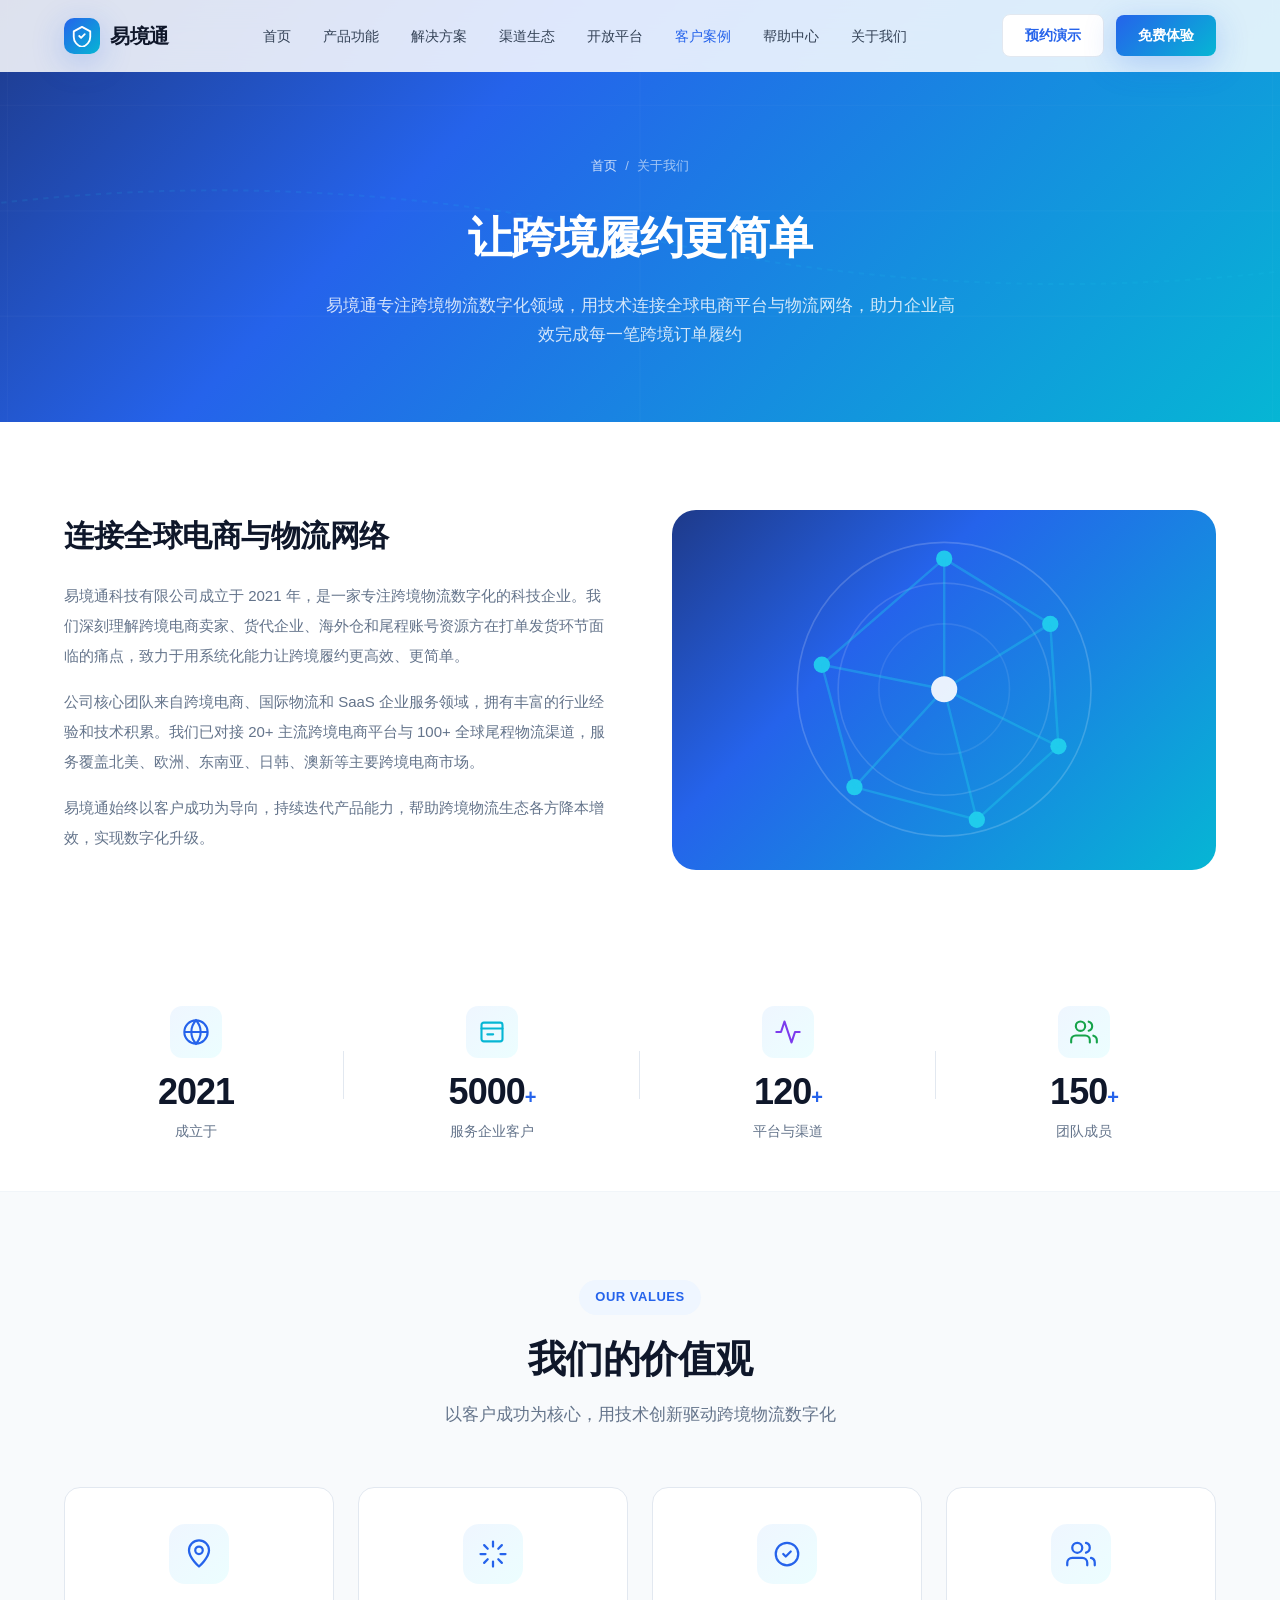
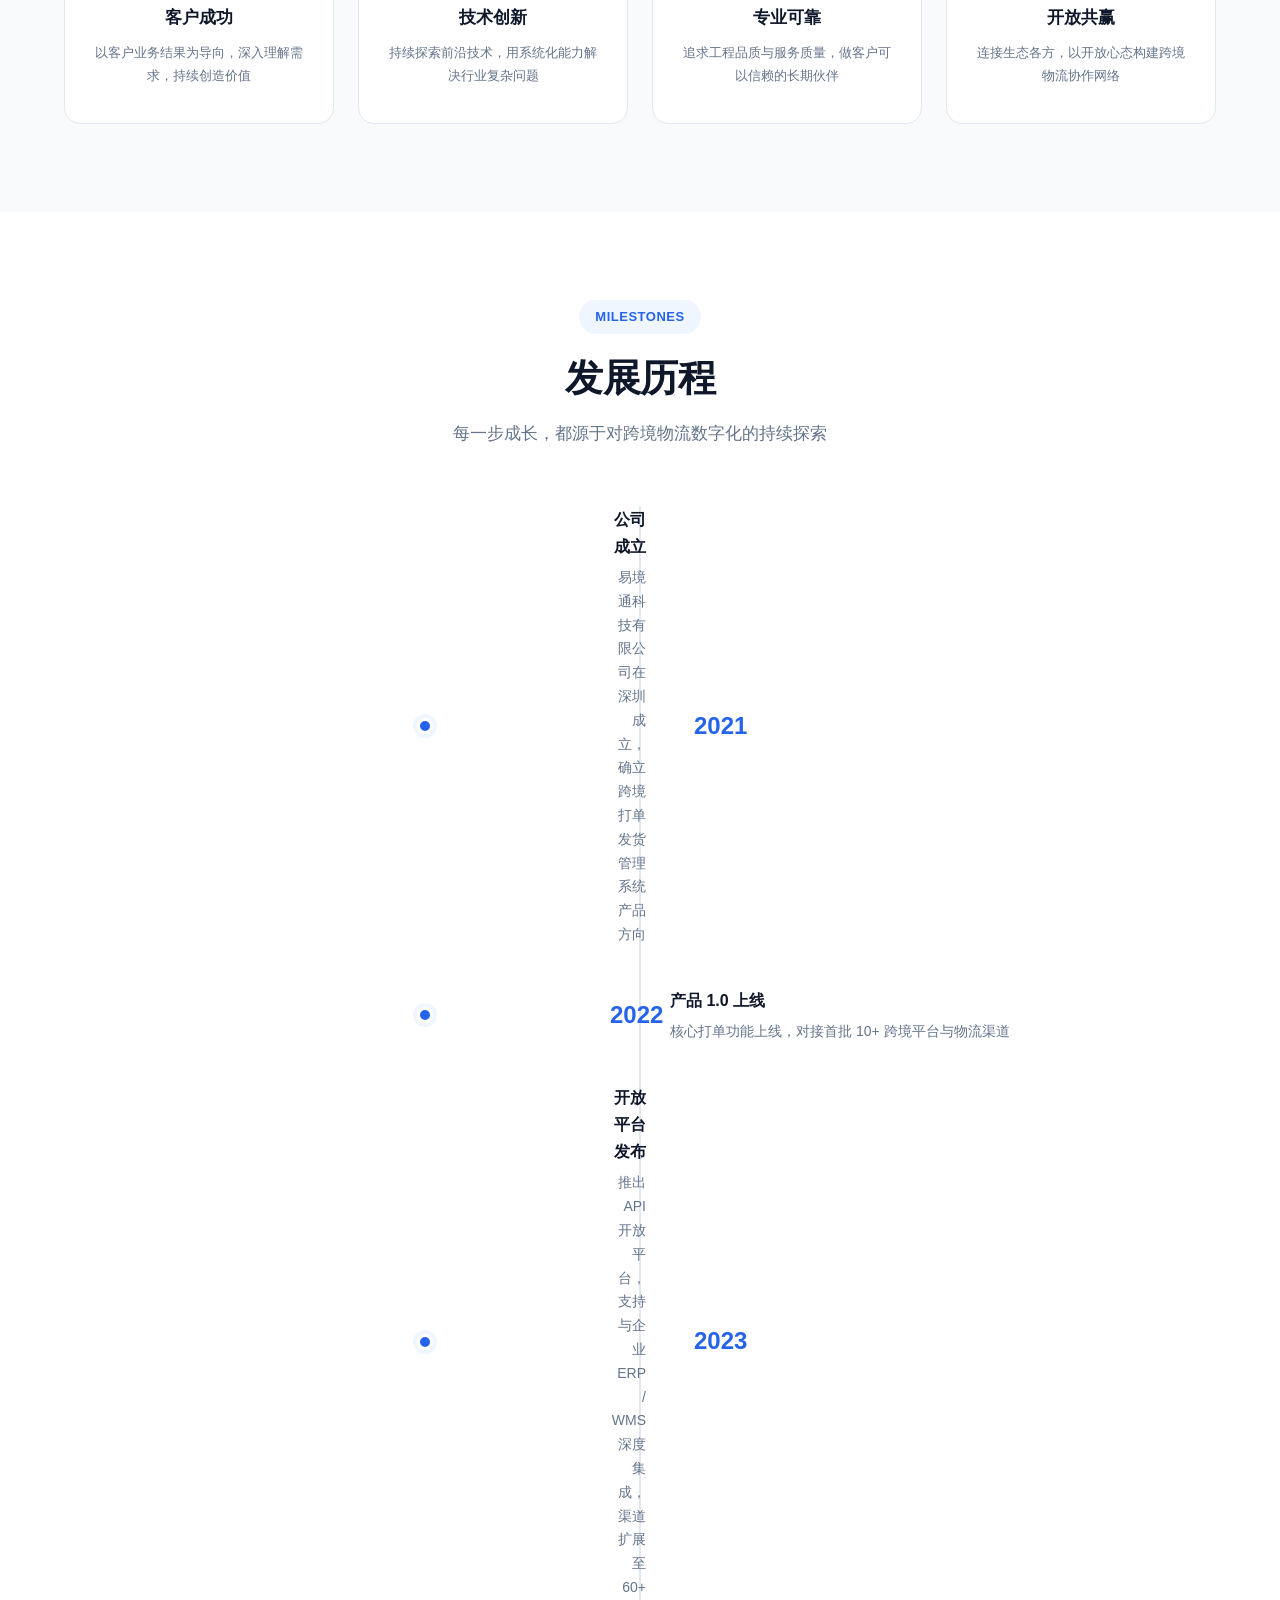
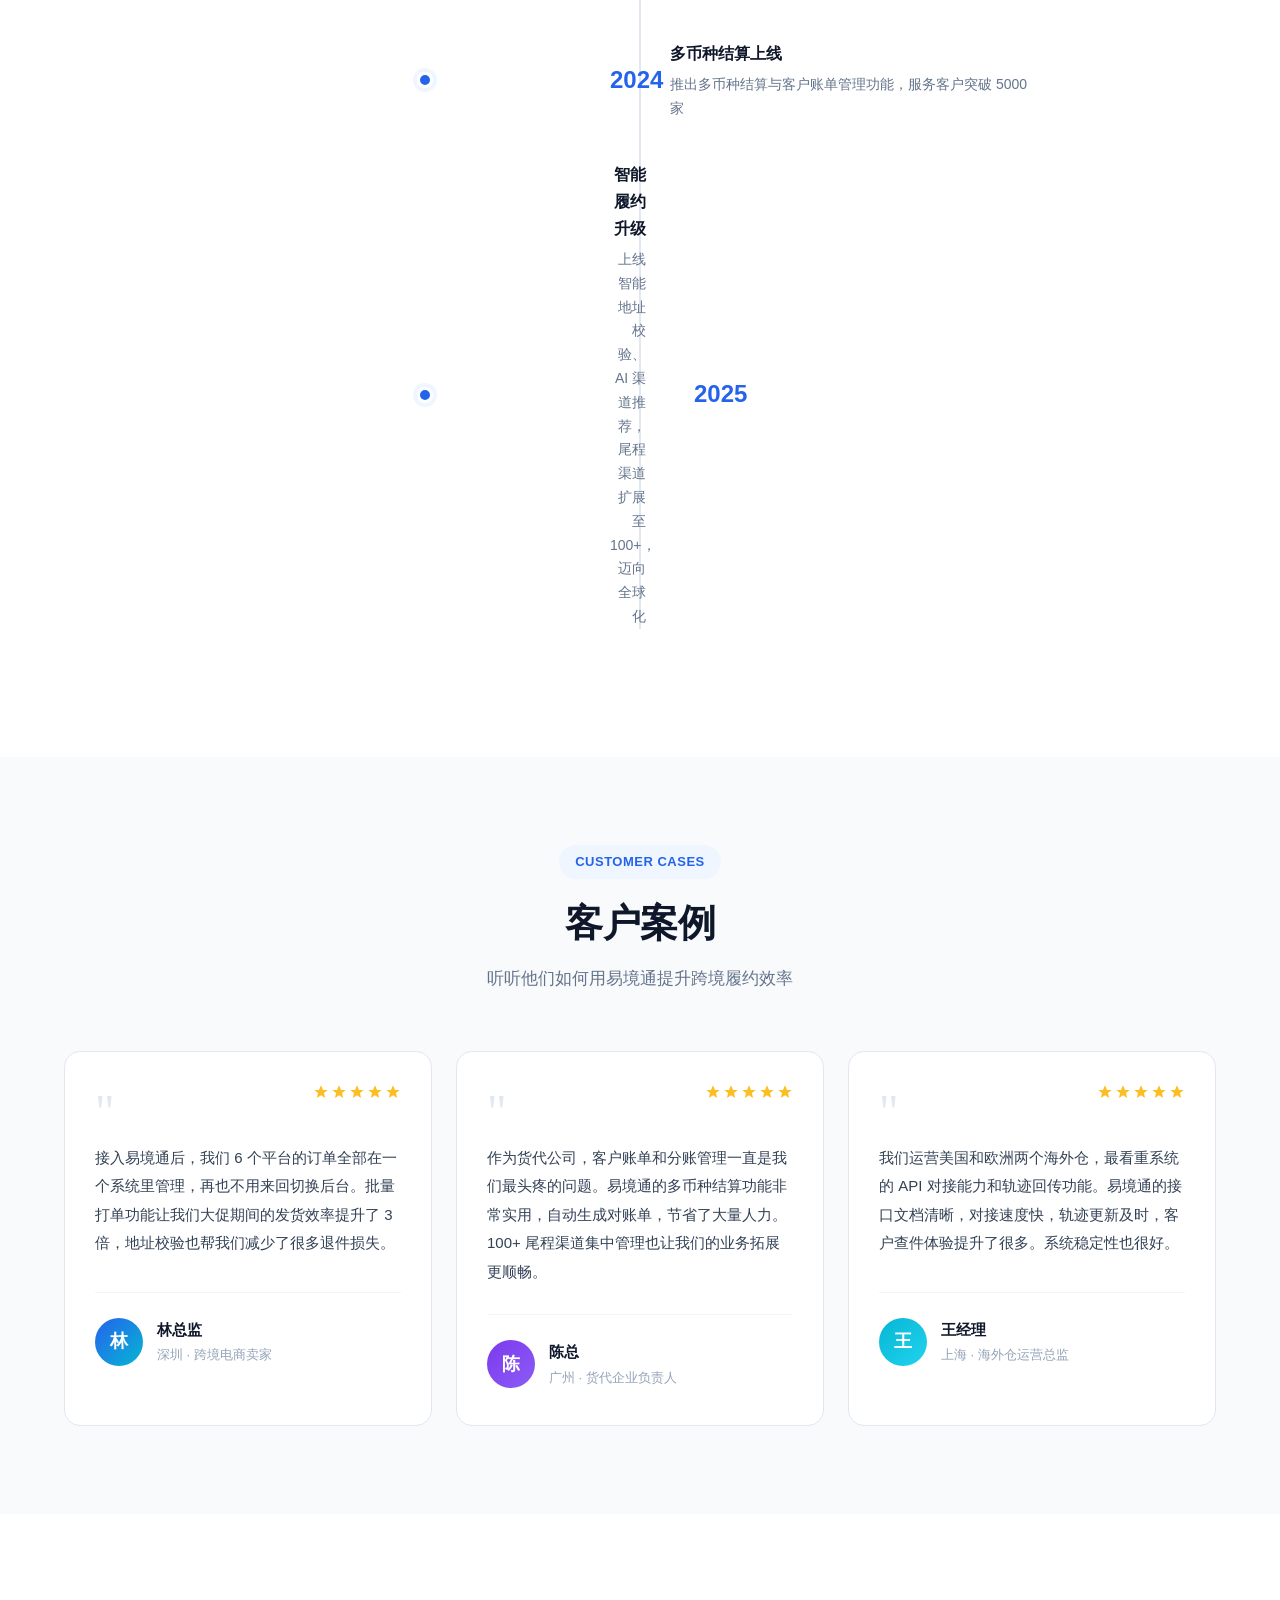
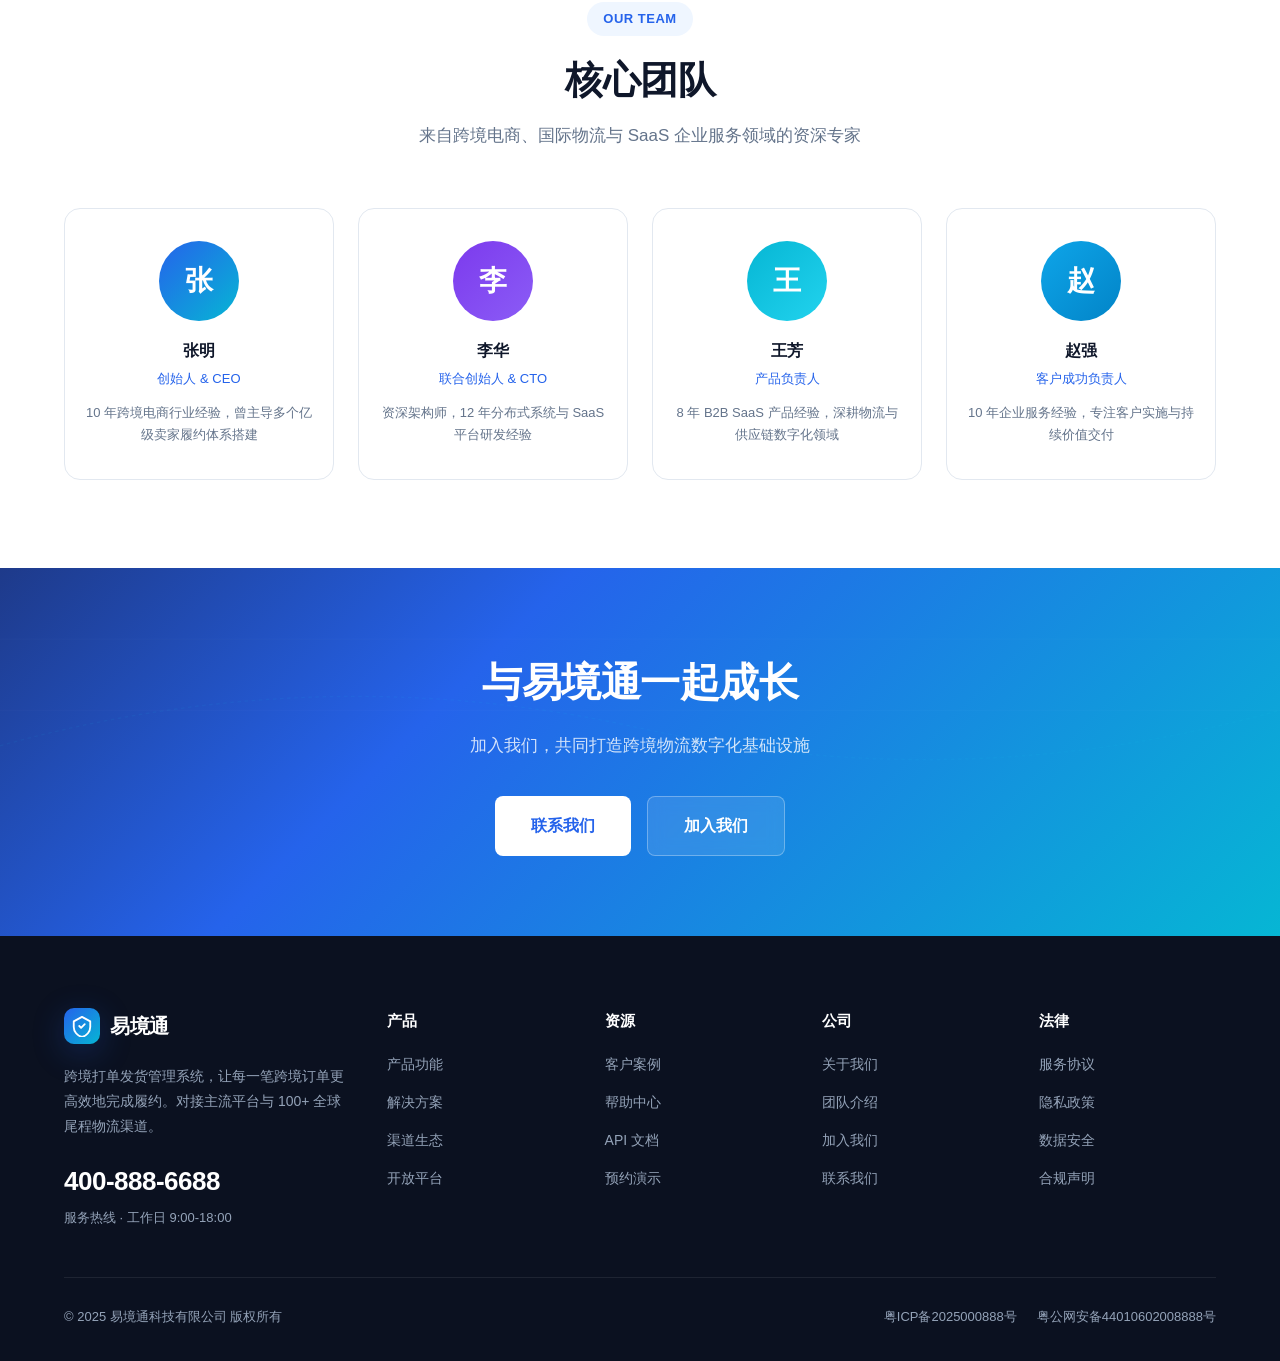
==== about.html @ f24e7e2a "易境通跨境打单发货管理系统官网 - 初始部署 - 首页(index.html): 11个完整区块 - 产品服务(products.html): 功能详情+解决方案+渠道生态+开放平台 - 关于我们(a" ====
<!DOCTYPE html>
<html lang="zh-CN">
<head>
  <meta charset="UTF-8">
  <meta name="viewport" content="width=device-width, initial-scale=1.0">
  <title>关于我们 - 易境通跨境打单发货管理系统</title>
  <meta name="description" content="易境通科技有限公司，专注跨境物流数字化领域，致力于让每一笔跨境订单更高效地完成履约。了解我们的使命、团队与发展历程。">
  <link rel="stylesheet" href="css/style.css">
  <link rel="stylesheet" href="css/home.css">
  <link rel="stylesheet" href="css/page.css">
</head>
<body>

  <!-- 导航 -->
  <nav class="navbar" id="navbar">
    <div class="nav-inner">
      <a href="index.html" class="nav-logo">
        <span class="logo-mark"><svg viewBox="0 0 24 24" fill="none"><path d="M12 2L3 7v6c0 5 3.8 9.7 9 11 5.2-1.3 9-6 9-11V7l-9-5z" stroke="#fff" stroke-width="2" stroke-linejoin="round"/><path d="M9 12l2 2 4-4" stroke="#fff" stroke-width="2" stroke-linecap="round" stroke-linejoin="round"/></svg></span>
        易境通
      </a>
      <ul class="nav-menu" id="navMenu">
        <li><a href="index.html">首页</a></li>
        <li><a href="products.html">产品功能</a></li>
        <li><a href="products.html#solution">解决方案</a></li>
        <li><a href="products.html#ecology">渠道生态</a></li>
        <li><a href="products.html#open">开放平台</a></li>
        <li><a href="about.html#cases" class="active">客户案例</a></li>
        <li><a href="contact.html">帮助中心</a></li>
        <li><a href="about.html">关于我们</a></li>
      </ul>
      <div class="nav-actions">
        <a href="contact.html" class="btn btn--outline">预约演示</a>
        <a href="contact.html" class="btn btn--primary">免费体验</a>
      </div>
      <button class="nav-toggle" id="navToggle" aria-label="菜单"><span></span><span></span><span></span></button>
    </div>
  </nav>

  <!-- 页面 Banner -->
  <section class="page-banner">
    <div class="pb-bg">
      <svg viewBox="0 0 1440 320" preserveAspectRatio="xMidYMid slice" fill="none">
        <g stroke="rgba(255,255,255,.06)" stroke-width="1">
          <line x1="0" y1="80" x2="1440" y2="80"/><line x1="0" y1="160" x2="1440" y2="160"/><line x1="0" y1="240" x2="1440" y2="240"/>
          <line x1="240" y1="0" x2="240" y2="320"/><line x1="720" y1="0" x2="720" y2="320"/><line x1="1200" y1="0" x2="1200" y2="320"/>
        </g>
        <g stroke="rgba(34,211,238,.25)" stroke-width="1.5" stroke-dasharray="4 4"><path d="M0 200 Q360 100 720 180 T1440 160"/></g>
      </svg>
    </div>
    <div class="container">
      <div class="breadcrumb"><a href="index.html">首页</a> / <span>关于我们</span></div>
      <h1>让跨境履约更简单</h1>
      <p>易境通专注跨境物流数字化领域，用技术连接全球电商平台与物流网络，助力企业高效完成每一笔跨境订单履约</p>
    </div>
  </section>

  <!-- 公司介绍 -->
  <section class="section">
    <div class="container">
      <div class="about-intro">
        <div class="reveal">
          <h3>连接全球电商与物流网络</h3>
          <p>易境通科技有限公司成立于 2021 年，是一家专注跨境物流数字化的科技企业。我们深刻理解跨境电商卖家、货代企业、海外仓和尾程账号资源方在打单发货环节面临的痛点，致力于用系统化能力让跨境履约更高效、更简单。</p>
          <p>公司核心团队来自跨境电商、国际物流和 SaaS 企业服务领域，拥有丰富的行业经验和技术积累。我们已对接 20+ 主流跨境电商平台与 100+ 全球尾程物流渠道，服务覆盖北美、欧洲、东南亚、日韩、澳新等主要跨境电商市场。</p>
          <p>易境通始终以客户成功为导向，持续迭代产品能力，帮助跨境物流生态各方降本增效，实现数字化升级。</p>
        </div>
        <div class="about-visual reveal reveal-d1">
          <svg viewBox="0 0 200 200" fill="none">
            <circle cx="100" cy="100" r="90" stroke="rgba(255,255,255,.2)" stroke-width="1"/>
            <circle cx="100" cy="100" r="65" stroke="rgba(255,255,255,.15)" stroke-width="1"/>
            <circle cx="100" cy="100" r="40" stroke="rgba(255,255,255,.1)" stroke-width="1"/>
            <g fill="#22d3ee">
              <circle cx="100" cy="20" r="5"/><circle cx="165" cy="60" r="5"/><circle cx="170" cy="135" r="5"/>
              <circle cx="120" cy="180" r="5"/><circle cx="45" cy="160" r="5"/><circle cx="25" cy="85" r="5"/>
            </g>
            <g stroke="rgba(34,211,238,.4)" stroke-width="1.5">
              <path d="M100 20L165 60L170 135L120 180L45 160L25 85Z"/>
              <path d="M100 100L100 20M100 100L165 60M100 100L170 135M100 100L120 180M100 100L45 160M100 100L25 85"/>
            </g>
            <circle cx="100" cy="100" r="8" fill="#fff"/>
          </svg>
        </div>
      </div>
    </div>
  </section>

  <!-- 数据背书 -->
  <section class="stats-bar">
    <div class="container">
      <div class="stats-grid">
        <div class="stat-item reveal">
          <div class="stat-icon"><svg viewBox="0 0 24 24" fill="none"><path d="M12 2C6.5 2 2 6.5 2 12s4.5 10 10 10 10-4.5 10-10S17.5 2 12 2z" stroke="#2563eb" stroke-width="1.8"/><path d="M2 12h20M12 2c2.5 2.7 4 6.2 4 10s-1.5 7.3-4 10c-2.5-2.7-4-6.2-4-10s1.5-7.3 4-10z" stroke="#2563eb" stroke-width="1.8"/></svg></div>
          <div class="stat-num" data-count="2021">0</div>
          <div class="stat-label">成立于</div>
        </div>
        <div class="stat-item reveal reveal-d1">
          <div class="stat-icon"><svg viewBox="0 0 24 24" fill="none"><rect x="3" y="4" width="18" height="16" rx="2" stroke="#06b6d4" stroke-width="1.8"/><path d="M3 9h18M8 14h5" stroke="#06b6d4" stroke-width="1.8" stroke-linecap="round"/></svg></div>
          <div class="stat-num" data-count="5000">0<span class="unit">+</span></div>
          <div class="stat-label">服务企业客户</div>
        </div>
        <div class="stat-item reveal reveal-d2">
          <div class="stat-icon"><svg viewBox="0 0 24 24" fill="none"><path d="M22 12h-4l-3 9L9 3l-3 9H2" stroke="#7c3aed" stroke-width="1.8" stroke-linecap="round" stroke-linejoin="round"/></svg></div>
          <div class="stat-num" data-count="120">0<span class="unit">+</span></div>
          <div class="stat-label">平台与渠道</div>
        </div>
        <div class="stat-item reveal reveal-d3">
          <div class="stat-icon"><svg viewBox="0 0 24 24" fill="none"><path d="M17 21v-2a4 4 0 00-4-4H5a4 4 0 00-4 4v2" stroke="#16a34a" stroke-width="1.8" stroke-linecap="round"/><circle cx="9" cy="7" r="4" stroke="#16a34a" stroke-width="1.8"/><path d="M23 21v-2a4 4 0 00-3-3.87M16 3.13a4 4 0 010 7.75" stroke="#16a34a" stroke-width="1.8" stroke-linecap="round"/></svg></div>
          <div class="stat-num" data-count="150">0<span class="unit">+</span></div>
          <div class="stat-label">团队成员</div>
        </div>
      </div>
    </div>
  </section>

  <!-- 价值观 -->
  <section class="section section--soft">
    <div class="container">
      <div class="section-head reveal">
        <span class="section-eyebrow">OUR VALUES</span>
        <h2 class="section-title">我们的价值观</h2>
        <p class="section-sub">以客户成功为核心，用技术创新驱动跨境物流数字化</p>
      </div>
      <div class="value-grid">
        <div class="value-card reveal">
          <div class="v-icon"><svg viewBox="0 0 24 24" fill="none"><path d="M12 22s8-7 8-13a8 8 0 10-16 0c0 6 8 13 8 13z" stroke="currentColor" stroke-width="1.8" stroke-linejoin="round"/><circle cx="12" cy="9" r="3" stroke="currentColor" stroke-width="1.8"/></svg></div>
          <h4>客户成功</h4>
          <p>以客户业务结果为导向，深入理解需求，持续创造价值</p>
        </div>
        <div class="value-card reveal reveal-d1">
          <div class="v-icon"><svg viewBox="0 0 24 24" fill="none"><path d="M12 2v4M12 18v4M4.93 4.93l2.83 2.83M16.24 16.24l2.83 2.83M2 12h4M18 12h4M4.93 19.07l2.83-2.83M16.24 7.76l2.83-2.83" stroke="currentColor" stroke-width="1.8" stroke-linecap="round"/></svg></div>
          <h4>技术创新</h4>
          <p>持续探索前沿技术，用系统化能力解决行业复杂问题</p>
        </div>
        <div class="value-card reveal reveal-d2">
          <div class="v-icon"><svg viewBox="0 0 24 24" fill="none"><path d="M9 12l2 2 4-4M21 12c0 4.97-4.03 9-9 9s-9-4.03-9-9 4.03-9 9-9 9 4.03 9 9z" stroke="currentColor" stroke-width="1.8" stroke-linecap="round" stroke-linejoin="round"/></svg></div>
          <h4>专业可靠</h4>
          <p>追求工程品质与服务质量，做客户可以信赖的长期伙伴</p>
        </div>
        <div class="value-card reveal reveal-d3">
          <div class="v-icon"><svg viewBox="0 0 24 24" fill="none"><path d="M17 21v-2a4 4 0 00-4-4H5a4 4 0 00-4 4v2M9 11a4 4 0 100-8 4 4 0 000 8zM23 21v-2a4 4 0 00-3-3.87M16 3.13a4 4 0 010 7.75" stroke="currentColor" stroke-width="1.8" stroke-linecap="round"/></svg></div>
          <h4>开放共赢</h4>
          <p>连接生态各方，以开放心态构建跨境物流协作网络</p>
        </div>
      </div>
    </div>
  </section>

  <!-- 发展历程 -->
  <section class="section">
    <div class="container">
      <div class="section-head reveal">
        <span class="section-eyebrow">MILESTONES</span>
        <h2 class="section-title">发展历程</h2>
        <p class="section-sub">每一步成长，都源于对跨境物流数字化的持续探索</p>
      </div>
      <div class="timeline">
        <div class="tl-item reveal">
          <div class="tl-content"><h4>公司成立</h4><p>易境通科技有限公司在深圳成立，确立跨境打单发货管理系统产品方向</p></div>
          <div class="tl-dot"></div>
          <div class="tl-year">2021</div>
        </div>
        <div class="tl-item reveal">
          <div class="tl-content"><h4>产品 1.0 上线</h4><p>核心打单功能上线，对接首批 10+ 跨境平台与物流渠道</p></div>
          <div class="tl-dot"></div>
          <div class="tl-year">2022</div>
        </div>
        <div class="tl-item reveal">
          <div class="tl-content"><h4>开放平台发布</h4><p>推出 API 开放平台，支持与企业 ERP / WMS 深度集成，渠道扩展至 60+</p></div>
          <div class="tl-dot"></div>
          <div class="tl-year">2023</div>
        </div>
        <div class="tl-item reveal">
          <div class="tl-content"><h4>多币种结算上线</h4><p>推出多币种结算与客户账单管理功能，服务客户突破 5000 家</p></div>
          <div class="tl-dot"></div>
          <div class="tl-year">2024</div>
        </div>
        <div class="tl-item reveal">
          <div class="tl-content"><h4>智能履约升级</h4><p>上线智能地址校验、AI 渠道推荐，尾程渠道扩展至 100+，迈向全球化</p></div>
          <div class="tl-dot"></div>
          <div class="tl-year">2025</div>
        </div>
      </div>
    </div>
  </section>

  <!-- 客户案例 -->
  <section class="section section--soft" id="cases">
    <div class="container">
      <div class="section-head reveal">
        <span class="section-eyebrow">CUSTOMER CASES</span>
        <h2 class="section-title">客户案例</h2>
        <p class="section-sub">听听他们如何用易境通提升跨境履约效率</p>
      </div>
      <div class="testimonial-grid">
        <div class="testimonial-card reveal">
          <div class="stars"><svg viewBox="0 0 24 24" fill="currentColor"><path d="M12 2l3 7h7l-5.5 4.5L18 21l-6-4-6 4 1.5-7.5L2 9h7z"/></svg><svg viewBox="0 0 24 24" fill="currentColor"><path d="M12 2l3 7h7l-5.5 4.5L18 21l-6-4-6 4 1.5-7.5L2 9h7z"/></svg><svg viewBox="0 0 24 24" fill="currentColor"><path d="M12 2l3 7h7l-5.5 4.5L18 21l-6-4-6 4 1.5-7.5L2 9h7z"/></svg><svg viewBox="0 0 24 24" fill="currentColor"><path d="M12 2l3 7h7l-5.5 4.5L18 21l-6-4-6 4 1.5-7.5L2 9h7z"/></svg><svg viewBox="0 0 24 24" fill="currentColor"><path d="M12 2l3 7h7l-5.5 4.5L18 21l-6-4-6 4 1.5-7.5L2 9h7z"/></svg></div>
          <div class="testimonial-quote">"</div>
          <p class="testimonial-text">接入易境通后，我们 6 个平台的订单全部在一个系统里管理，再也不用来回切换后台。批量打单功能让我们大促期间的发货效率提升了 3 倍，地址校验也帮我们减少了很多退件损失。</p>
          <div class="testimonial-author"><div class="author-avatar" style="background:linear-gradient(135deg,#2563eb,#06b6d4)">林</div><div class="author-info"><div class="author-name">林总监</div><div class="author-role">深圳 · 跨境电商卖家</div></div></div>
        </div>
        <div class="testimonial-card reveal reveal-d1">
          <div class="stars"><svg viewBox="0 0 24 24" fill="currentColor"><path d="M12 2l3 7h7l-5.5 4.5L18 21l-6-4-6 4 1.5-7.5L2 9h7z"/></svg><svg viewBox="0 0 24 24" fill="currentColor"><path d="M12 2l3 7h7l-5.5 4.5L18 21l-6-4-6 4 1.5-7.5L2 9h7z"/></svg><svg viewBox="0 0 24 24" fill="currentColor"><path d="M12 2l3 7h7l-5.5 4.5L18 21l-6-4-6 4 1.5-7.5L2 9h7z"/></svg><svg viewBox="0 0 24 24" fill="currentColor"><path d="M12 2l3 7h7l-5.5 4.5L18 21l-6-4-6 4 1.5-7.5L2 9h7z"/></svg><svg viewBox="0 0 24 24" fill="currentColor"><path d="M12 2l3 7h7l-5.5 4.5L18 21l-6-4-6 4 1.5-7.5L2 9h7z"/></svg></div>
          <div class="testimonial-quote">"</div>
          <p class="testimonial-text">作为货代公司，客户账单和分账管理一直是我们最头疼的问题。易境通的多币种结算功能非常实用，自动生成对账单，节省了大量人力。100+ 尾程渠道集中管理也让我们的业务拓展更顺畅。</p>
          <div class="testimonial-author"><div class="author-avatar" style="background:linear-gradient(135deg,#7c3aed,#8b5cf6)">陈</div><div class="author-info"><div class="author-name">陈总</div><div class="author-role">广州 · 货代企业负责人</div></div></div>
        </div>
        <div class="testimonial-card reveal reveal-d2">
          <div class="stars"><svg viewBox="0 0 24 24" fill="currentColor"><path d="M12 2l3 7h7l-5.5 4.5L18 21l-6-4-6 4 1.5-7.5L2 9h7z"/></svg><svg viewBox="0 0 24 24" fill="currentColor"><path d="M12 2l3 7h7l-5.5 4.5L18 21l-6-4-6 4 1.5-7.5L2 9h7z"/></svg><svg viewBox="0 0 24 24" fill="currentColor"><path d="M12 2l3 7h7l-5.5 4.5L18 21l-6-4-6 4 1.5-7.5L2 9h7z"/></svg><svg viewBox="0 0 24 24" fill="currentColor"><path d="M12 2l3 7h7l-5.5 4.5L18 21l-6-4-6 4 1.5-7.5L2 9h7z"/></svg><svg viewBox="0 0 24 24" fill="currentColor"><path d="M12 2l3 7h7l-5.5 4.5L18 21l-6-4-6 4 1.5-7.5L2 9h7z"/></svg></div>
          <div class="testimonial-quote">"</div>
          <p class="testimonial-text">我们运营美国和欧洲两个海外仓，最看重系统的 API 对接能力和轨迹回传功能。易境通的接口文档清晰，对接速度快，轨迹更新及时，客户查件体验提升了很多。系统稳定性也很好。</p>
          <div class="testimonial-author"><div class="author-avatar" style="background:linear-gradient(135deg,#06b6d4,#22d3ee)">王</div><div class="author-info"><div class="author-name">王经理</div><div class="author-role">上海 · 海外仓运营总监</div></div></div>
        </div>
      </div>
    </div>
  </section>

  <!-- 团队 -->
  <section class="section">
    <div class="container">
      <div class="section-head reveal">
        <span class="section-eyebrow">OUR TEAM</span>
        <h2 class="section-title">核心团队</h2>
        <p class="section-sub">来自跨境电商、国际物流与 SaaS 企业服务领域的资深专家</p>
      </div>
      <div class="team-grid">
        <div class="team-card reveal">
          <div class="team-avatar" style="background:linear-gradient(135deg,#2563eb,#06b6d4)">张</div>
          <h4>张明</h4>
          <div class="t-role">创始人 & CEO</div>
          <p>10 年跨境电商行业经验，曾主导多个亿级卖家履约体系搭建</p>
        </div>
        <div class="team-card reveal reveal-d1">
          <div class="team-avatar" style="background:linear-gradient(135deg,#7c3aed,#8b5cf6)">李</div>
          <h4>李华</h4>
          <div class="t-role">联合创始人 & CTO</div>
          <p>资深架构师，12 年分布式系统与 SaaS 平台研发经验</p>
        </div>
        <div class="team-card reveal reveal-d2">
          <div class="team-avatar" style="background:linear-gradient(135deg,#06b6d4,#22d3ee)">王</div>
          <h4>王芳</h4>
          <div class="t-role">产品负责人</div>
          <p>8 年 B2B SaaS 产品经验，深耕物流与供应链数字化领域</p>
        </div>
        <div class="team-card reveal reveal-d3">
          <div class="team-avatar" style="background:linear-gradient(135deg,#0ea5e9,#0284c7)">赵</div>
          <h4>赵强</h4>
          <div class="t-role">客户成功负责人</div>
          <p>10 年企业服务经验，专注客户实施与持续价值交付</p>
        </div>
      </div>
    </div>
  </section>

  <!-- 底部 CTA -->
  <section class="cta-section">
    <div class="cta-bg"><svg viewBox="0 0 1440 320" preserveAspectRatio="xMidYMid slice" fill="none"><g stroke="rgba(255,255,255,.08)" stroke-width="1"><line x1="0" y1="80" x2="1440" y2="80"/><line x1="0" y1="160" x2="1440" y2="160"/></g><g stroke="rgba(34,211,238,.2)" stroke-width="1.5" stroke-dasharray="4 4"><path d="M0 200 Q360 100 720 180 T1440 160"/></g></svg></div>
    <div class="container">
      <div class="cta-inner reveal">
        <h2>与易境通一起成长</h2>
        <p>加入我们，共同打造跨境物流数字化基础设施</p>
        <div class="cta-actions">
          <a href="contact.html" class="btn btn--white btn--lg">联系我们</a>
          <a href="contact.html" class="btn btn--ghost btn--lg">加入我们</a>
        </div>
      </div>
    </div>
  </section>

  <!-- 页脚 -->
  <footer class="footer">
    <div class="container">
      <div class="footer-top">
        <div class="footer-brand">
          <a href="index.html" class="nav-logo"><span class="logo-mark"><svg viewBox="0 0 24 24" fill="none"><path d="M12 2L3 7v6c0 5 3.8 9.7 9 11 5.2-1.3 9-6 9-11V7l-9-5z" stroke="#fff" stroke-width="2" stroke-linejoin="round"/><path d="M9 12l2 2 4-4" stroke="#fff" stroke-width="2" stroke-linecap="round" stroke-linejoin="round"/></svg></span>易境通</a>
          <p>跨境打单发货管理系统，让每一笔跨境订单更高效地完成履约。对接主流平台与 100+ 全球尾程物流渠道。</p>
          <div class="footer-contact"><div class="hotline">400-888-6688</div><div class="hotline-label">服务热线 · 工作日 9:00-18:00</div></div>
        </div>
        <div class="footer-col"><h4>产品</h4><ul><li><a href="products.html">产品功能</a></li><li><a href="products.html#solution">解决方案</a></li><li><a href="products.html#ecology">渠道生态</a></li><li><a href="products.html#open">开放平台</a></li></ul></div>
        <div class="footer-col"><h4>资源</h4><ul><li><a href="about.html#cases">客户案例</a></li><li><a href="contact.html">帮助中心</a></li><li><a href="products.html#open">API 文档</a></li><li><a href="contact.html">预约演示</a></li></ul></div>
        <div class="footer-col"><h4>公司</h4><ul><li><a href="about.html">关于我们</a></li><li><a href="about.html">团队介绍</a></li><li><a href="about.html">加入我们</a></li><li><a href="contact.html">联系我们</a></li></ul></div>
        <div class="footer-col"><h4>法律</h4><ul><li><a href="#">服务协议</a></li><li><a href="#">隐私政策</a></li><li><a href="#">数据安全</a></li><li><a href="#">合规声明</a></li></ul></div>
      </div>
      <div class="footer-bottom"><div>© 2025 易境通科技有限公司 版权所有</div><div class="links"><a href="#">粤ICP备2025000888号</a><a href="#">粤公网安备44010602008888号</a></div></div>
    </div>
  </footer>

  <script src="js/main.js"></script>
</body>
</html>
---- css/style.css ----
/* ============================================
   易境通 - 跨境打单发货管理系统
   设计系统：B2B SaaS | 科技感 | 蓝青渐变
   ============================================ */

/* ===== CSS 变量 / 设计令牌 ===== */
:root {
  /* 主色系 */
  --c-primary: #2563eb;
  --c-primary-dark: #1d4ed8;
  --c-primary-light: #3b82f6;
  --c-cyan: #06b6d4;
  --c-cyan-light: #22d3ee;
  --c-violet: #7c3aed;
  --c-violet-light: #8b5cf6;

  /* 渐变 */
  --grad-main: linear-gradient(135deg, #2563eb 0%, #06b6d4 100%);
  --grad-hero: linear-gradient(135deg, #1e3a8a 0%, #2563eb 35%, #06b6d4 100%);
  --grad-card: linear-gradient(135deg, #2563eb 0%, #7c3aed 100%);
  --grad-soft: linear-gradient(135deg, #eff6ff 0%, #ecfeff 100%);
  --grad-text: linear-gradient(135deg, #2563eb 0%, #06b6d4 100%);

  /* 文字 */
  --t-1: #0f172a;
  --t-2: #334155;
  --t-3: #64748b;
  --t-4: #94a3b8;

  /* 背景 */
  --bg-page: #ffffff;
  --bg-soft: #f8fafc;
  --bg-card: #ffffff;
  --bg-deep: #0b1120;

  /* 边框 */
  --bd-1: #e2e8f0;
  --bd-2: #f1f5f9;

  /* 阴影 */
  --sh-sm: 0 1px 2px rgba(15, 23, 42, .04);
  --sh-md: 0 4px 16px rgba(15, 23, 42, .06);
  --sh-lg: 0 12px 40px rgba(15, 23, 42, .08);
  --sh-xl: 0 24px 64px rgba(15, 23, 42, .12);
  --sh-blue: 0 8px 32px rgba(37, 99, 235, .25);

  /* 圆角 */
  --r-sm: 8px;
  --r-md: 12px;
  --r-lg: 16px;
  --r-xl: 24px;
  --r-full: 999px;

  /* 布局 */
  --w-max: 1200px;
  --nav-h: 72px;

  /* 动效 */
  --ease: cubic-bezier(.4, 0, .2, 1);
  --ease-out: cubic-bezier(.16, 1, .3, 1);
}

/* ===== 基础重置 ===== */
*, *::before, *::after { margin: 0; padding: 0; box-sizing: border-box; }
html { scroll-behavior: smooth; -webkit-text-size-adjust: 100%; }
body {
  font-family: -apple-system, BlinkMacSystemFont, "Segoe UI", "PingFang SC",
    "Hiragino Sans GB", "Microsoft YaHei", "Helvetica Neue", Helvetica, Arial, sans-serif;
  font-size: 15px;
  line-height: 1.7;
  color: var(--t-2);
  background: var(--bg-page);
  -webkit-font-smoothing: antialiased;
  -moz-osx-font-smoothing: grayscale;
  overflow-x: hidden;
}
a { color: inherit; text-decoration: none; transition: color .25s var(--ease); }
img { max-width: 100%; display: block; }
button { font-family: inherit; cursor: pointer; border: none; background: none; }
ul { list-style: none; }
input, select, textarea { font-family: inherit; font-size: inherit; }

/* ===== 工具类 ===== */
.container { max-width: var(--w-max); margin: 0 auto; padding: 0 24px; }
.gradient-text {
  background: var(--grad-text);
  -webkit-background-clip: text;
  background-clip: text;
  -webkit-text-fill-color: transparent;
}
.text-center { text-align: center; }

/* ===== 区块通用 ===== */
.section { padding: 88px 0; position: relative; }
.section--soft { background: var(--bg-soft); }
.section--deep { background: var(--bg-deep); color: #cbd5e1; }
.section-head { text-align: center; max-width: 720px; margin: 0 auto 56px; }
.section-eyebrow {
  display: inline-flex;
  align-items: center;
  gap: 6px;
  font-size: 13px;
  font-weight: 600;
  color: var(--c-primary);
  background: #eff6ff;
  padding: 6px 16px;
  border-radius: var(--r-full);
  margin-bottom: 20px;
  letter-spacing: .5px;
}
.section--deep .section-eyebrow { background: rgba(37,99,235,.15); color: var(--c-cyan-light); }
.section-title {
  font-size: 38px;
  font-weight: 800;
  color: var(--t-1);
  line-height: 1.3;
  letter-spacing: -.5px;
}
.section--deep .section-title { color: #fff; }
.section-sub {
  font-size: 17px;
  color: var(--t-3);
  margin-top: 16px;
  line-height: 1.8;
}
.section--deep .section-sub { color: #94a3b8; }

/* ===== 按钮 ===== */
.btn {
  display: inline-flex;
  align-items: center;
  justify-content: center;
  gap: 8px;
  font-size: 15px;
  font-weight: 600;
  padding: 12px 28px;
  border-radius: var(--r-sm);
  transition: all .3s var(--ease);
  white-space: nowrap;
  cursor: pointer;
}
.btn--primary {
  background: var(--grad-main);
  color: #fff;
  box-shadow: var(--sh-blue);
}
.btn--primary:hover { transform: translateY(-2px); box-shadow: 0 12px 40px rgba(37,99,235,.35); }
.btn--ghost {
  background: rgba(255,255,255,.1);
  color: #fff;
  border: 1.5px solid rgba(255,255,255,.3);
  backdrop-filter: blur(8px);
}
.btn--ghost:hover { background: rgba(255,255,255,.18); border-color: rgba(255,255,255,.5); }
.btn--outline {
  background: #fff;
  color: var(--c-primary);
  border: 1.5px solid var(--bd-1);
}
.btn--outline:hover { border-color: var(--c-primary); color: var(--c-primary-dark); background: #f8fafc; }
.btn--white {
  background: #fff;
  color: var(--c-primary);
}
.btn--white:hover { transform: translateY(-2px); box-shadow: 0 12px 32px rgba(0,0,0,.15); }
.btn--lg { padding: 15px 36px; font-size: 16px; }
.btn--block { width: 100%; }
.btn svg { width: 18px; height: 18px; }

/* ===== 导航栏 ===== */
.navbar {
  position: fixed;
  top: 0; left: 0; right: 0;
  height: var(--nav-h);
  z-index: 1000;
  background: rgba(255,255,255,.85);
  backdrop-filter: blur(20px);
  -webkit-backdrop-filter: blur(20px);
  border-bottom: 1px solid transparent;
  transition: all .3s var(--ease);
}
.navbar.scrolled {
  background: rgba(255,255,255,.95);
  border-bottom-color: var(--bd-1);
  box-shadow: var(--sh-sm);
}
.nav-inner {
  max-width: var(--w-max);
  height: 100%;
  margin: 0 auto;
  padding: 0 24px;
  display: flex;
  align-items: center;
  justify-content: space-between;
}
.nav-logo {
  display: flex;
  align-items: center;
  gap: 10px;
  font-size: 20px;
  font-weight: 800;
  color: var(--t-1);
  letter-spacing: -.5px;
}
.nav-logo .logo-mark {
  width: 36px; height: 36px;
  border-radius: 10px;
  background: var(--grad-main);
  display: flex; align-items: center; justify-content: center;
  box-shadow: var(--sh-blue);
}
.nav-logo .logo-mark svg { width: 22px; height: 22px; }
.nav-menu {
  display: flex;
  align-items: center;
  gap: 4px;
}
.nav-menu a {
  font-size: 14px;
  font-weight: 500;
  color: var(--t-2);
  padding: 8px 14px;
  border-radius: var(--r-sm);
  position: relative;
}
.nav-menu a:hover { color: var(--c-primary); background: #eff6ff; }
.nav-menu a.active { color: var(--c-primary); }
.nav-actions { display: flex; align-items: center; gap: 12px; }
.nav-actions .btn { padding: 9px 22px; font-size: 14px; }
.nav-toggle {
  display: none;
  width: 40px; height: 40px;
  flex-direction: column;
  justify-content: center;
  align-items: center;
  gap: 5px;
}
.nav-toggle span {
  width: 22px; height: 2px;
  background: var(--t-1);
  border-radius: 2px;
  transition: all .3s var(--ease);
}
.nav-toggle.active span:nth-child(1) { transform: translateY(7px) rotate(45deg); }
.nav-toggle.active span:nth-child(2) { opacity: 0; }
.nav-toggle.active span:nth-child(3) { transform: translateY(-7px) rotate(-45deg); }

/* ===== 页脚 ===== */
.footer {
  background: var(--bg-deep);
  color: #94a3b8;
  padding: 72px 0 32px;
}
.footer-top {
  display: grid;
  grid-template-columns: 1.6fr repeat(4, 1fr);
  gap: 40px;
  padding-bottom: 48px;
  border-bottom: 1px solid rgba(255,255,255,.08);
}
.footer-brand .nav-logo { color: #fff; margin-bottom: 20px; }
.footer-brand p { font-size: 14px; line-height: 1.8; max-width: 280px; }
.footer-contact { margin-top: 20px; }
.footer-contact .hotline {
  font-size: 26px; font-weight: 800; color: #fff;
  letter-spacing: -.5px;
}
.footer-contact .hotline-label { font-size: 13px; color: var(--t-4); margin-top: 4px; }
.footer-col h4 {
  font-size: 15px; font-weight: 600; color: #fff;
  margin-bottom: 18px;
}
.footer-col li { margin-bottom: 12px; }
.footer-col a { font-size: 14px; color: #94a3b8; }
.footer-col a:hover { color: var(--c-cyan-light); }
.footer-bottom {
  display: flex; align-items: center; justify-content: space-between;
  padding-top: 28px; font-size: 13px; color: var(--t-4);
}
.footer-bottom .links { display: flex; gap: 20px; }
.footer-bottom .links a:hover { color: #cbd5e1; }

/* ===== 滚动动画 ===== */
.reveal {
  opacity: 0;
  transform: translateY(32px);
  transition: opacity .7s var(--ease-out), transform .7s var(--ease-out);
}
.reveal.in { opacity: 1; transform: translateY(0); }
.reveal-d1 { transition-delay: .08s; }
.reveal-d2 { transition-delay: .16s; }
.reveal-d3 { transition-delay: .24s; }
.reveal-d4 { transition-delay: .32s; }
.reveal-d5 { transition-delay: .40s; }
.reveal-d6 { transition-delay: .48s; }

/* ===== 响应式 ===== */
@media (max-width: 1024px) {
  .nav-menu { display: none; }
  .nav-toggle { display: flex; }
  .nav-menu.open {
    display: flex;
    flex-direction: column;
    position: absolute;
    top: var(--nav-h); left: 0; right: 0;
    background: #fff;
    padding: 16px 24px 24px;
    border-bottom: 1px solid var(--bd-1);
    box-shadow: var(--sh-lg);
    gap: 2px;
    align-items: stretch;
  }
  .nav-menu.open a { padding: 12px 16px; }
  .footer-top { grid-template-columns: 1fr 1fr; gap: 32px; }
  .footer-brand { grid-column: 1 / -1; }
}
@media (max-width: 768px) {
  .section { padding: 56px 0; }
  .section-title { font-size: 28px; }
  .section-sub { font-size: 15px; }
  .section-head { margin-bottom: 36px; }
  .footer-top { grid-template-columns: 1fr; }
  .footer-bottom { flex-direction: column; gap: 12px; text-align: center; }
}
---- css/home.css ----
/* ============================================
   易境通 - 首页专属样式
   ============================================ */

/* ===== 1. 首屏 Hero ===== */
.hero {
  position: relative;
  min-height: 720px;
  padding: calc(var(--nav-h) + 60px) 0 80px;
  background: var(--grad-hero);
  overflow: hidden;
  display: flex;
  align-items: center;
}
/* 全球网络背景 */
.hero-bg {
  position: absolute;
  inset: 0;
  z-index: 0;
  opacity: .5;
}
.hero-bg svg { width: 100%; height: 100%; }
.hero-glow {
  position: absolute;
  width: 600px; height: 600px;
  border-radius: 50%;
  filter: blur(80px);
  z-index: 0;
}
.hero-glow--1 { top: -100px; right: -100px; background: rgba(6,182,212,.3); }
.hero-glow--2 { bottom: -150px; left: -100px; background: rgba(124,58,237,.25); }

.hero-inner {
  position: relative;
  z-index: 2;
  display: grid;
  grid-template-columns: 1.15fr .85fr;
  gap: 56px;
  align-items: center;
}
.hero-content { color: #fff; }
.hero-badge {
  display: inline-flex;
  align-items: center;
  gap: 8px;
  font-size: 13px;
  font-weight: 600;
  color: #fff;
  background: rgba(255,255,255,.12);
  border: 1px solid rgba(255,255,255,.2);
  padding: 7px 18px;
  border-radius: var(--r-full);
  margin-bottom: 28px;
  backdrop-filter: blur(8px);
}
.hero-badge .dot {
  width: 8px; height: 8px;
  border-radius: 50%;
  background: var(--c-cyan-light);
  box-shadow: 0 0 0 4px rgba(34,211,238,.3);
  animation: pulse 2s infinite;
}
@keyframes pulse {
  0%,100% { box-shadow: 0 0 0 4px rgba(34,211,238,.3); }
  50% { box-shadow: 0 0 0 8px rgba(34,211,238,.1); }
}
.hero-title {
  font-size: 52px;
  font-weight: 800;
  line-height: 1.2;
  letter-spacing: -1px;
  margin-bottom: 20px;
}
.hero-title .grad {
  background: linear-gradient(135deg, #22d3ee 0%, #a5f3fc 100%);
  -webkit-background-clip: text;
  background-clip: text;
  -webkit-text-fill-color: transparent;
}
.hero-sub {
  font-size: 22px;
  font-weight: 500;
  color: rgba(255,255,255,.9);
  margin-bottom: 20px;
}
.hero-desc {
  font-size: 15px;
  line-height: 1.9;
  color: rgba(255,255,255,.7);
  margin-bottom: 36px;
  max-width: 540px;
}
.hero-actions { display: flex; gap: 16px; margin-bottom: 40px; }
.hero-stats {
  display: flex;
  gap: 40px;
  padding-top: 32px;
  border-top: 1px solid rgba(255,255,255,.15);
}
.hero-stat .num {
  font-size: 32px; font-weight: 800; color: #fff;
  line-height: 1;
}
.hero-stat .num span { font-size: 18px; }
.hero-stat .label { font-size: 13px; color: rgba(255,255,255,.6); margin-top: 8px; }

/* 预约表单卡片 */
.hero-form {
  background: rgba(255,255,255,.97);
  border-radius: var(--r-xl);
  padding: 36px 32px;
  box-shadow: 0 32px 80px rgba(0,0,0,.25);
  backdrop-filter: blur(20px);
  position: relative;
}
.hero-form::before {
  content: '';
  position: absolute;
  top: 0; left: 0; right: 0;
  height: 4px;
  background: var(--grad-main);
  border-radius: var(--r-xl) var(--r-xl) 0 0;
}
.hero-form h3 {
  font-size: 22px; font-weight: 800; color: var(--t-1);
  margin-bottom: 6px;
}
.hero-form .form-sub { font-size: 14px; color: var(--t-3); margin-bottom: 24px; }
.form-group { margin-bottom: 16px; }
.form-group label {
  display: block;
  font-size: 13px; font-weight: 600;
  color: var(--t-2); margin-bottom: 8px;
}
.form-group label .req { color: #ef4444; }
.form-control {
  width: 100%;
  padding: 11px 14px;
  border: 1.5px solid var(--bd-1);
  border-radius: var(--r-sm);
  font-size: 14px;
  color: var(--t-1);
  background: #fff;
  transition: all .25s var(--ease);
}
.form-control:focus {
  outline: none;
  border-color: var(--c-primary);
  box-shadow: 0 0 0 3px rgba(37,99,235,.1);
}
.form-control::placeholder { color: var(--t-4); }
select.form-control {
  appearance: none;
  background-image: url("data:image/svg+xml,%3Csvg xmlns='http://www.w3.org/2000/svg' width='12' height='8' viewBox='0 0 12 8' fill='none'%3E%3Cpath d='M1 1.5L6 6.5L11 1.5' stroke='%2394a3b8' stroke-width='1.5' stroke-linecap='round'/%3E%3C/svg%3E");
  background-repeat: no-repeat;
  background-position: right 14px center;
  padding-right: 36px;
}
.form-row { display: grid; grid-template-columns: 1fr 1fr; gap: 12px; }
.form-footer { font-size: 12px; color: var(--t-4); margin-top: 14px; text-align: center; }
.form-success {
  display: none;
  text-align: center;
  padding: 40px 20px;
}
.form-success.show { display: block; }
.form-success .check {
  width: 64px; height: 64px;
  margin: 0 auto 20px;
  border-radius: 50%;
  background: #dcfce7;
  display: flex; align-items: center; justify-content: center;
}
.form-success .check svg { width: 32px; height: 32px; color: #16a34a; }
.form-success h4 { font-size: 20px; color: var(--t-1); margin-bottom: 8px; }
.form-success p { font-size: 14px; color: var(--t-3); }

/* ===== 2. 数据背书 ===== */
.stats-bar {
  background: #fff;
  padding: 48px 0;
  border-bottom: 1px solid var(--bd-2);
}
.stats-grid {
  display: grid;
  grid-template-columns: repeat(4, 1fr);
  gap: 32px;
}
.stat-item {
  text-align: center;
  position: relative;
}
.stat-item:not(:last-child)::after {
  content: '';
  position: absolute;
  right: -16px; top: 50%;
  transform: translateY(-50%);
  width: 1px; height: 48px;
  background: var(--bd-1);
}
.stat-icon {
  width: 52px; height: 52px;
  margin: 0 auto 16px;
  border-radius: var(--r-md);
  background: var(--grad-soft);
  display: flex; align-items: center; justify-content: center;
}
.stat-icon svg { width: 28px; height: 28px; }
.stat-num {
  font-size: 36px; font-weight: 800; color: var(--t-1);
  line-height: 1; letter-spacing: -1px;
}
.stat-num .unit { font-size: 20px; color: var(--c-primary); }
.stat-label { font-size: 14px; color: var(--t-3); margin-top: 10px; }

/* ===== 3. 为什么选择 ===== */
.pain-grid {
  display: grid;
  grid-template-columns: repeat(3, 1fr);
  gap: 24px;
}
.pain-card {
  background: #fff;
  border: 1px solid var(--bd-1);
  border-radius: var(--r-lg);
  padding: 36px 30px;
  transition: all .35s var(--ease);
  position: relative;
  overflow: hidden;
}
.pain-card::before {
  content: '';
  position: absolute;
  top: 0; left: 0; right: 0;
  height: 3px;
  background: var(--grad-main);
  transform: scaleX(0);
  transform-origin: left;
  transition: transform .4s var(--ease);
}
.pain-card:hover {
  border-color: transparent;
  box-shadow: var(--sh-lg);
  transform: translateY(-6px);
}
.pain-card:hover::before { transform: scaleX(1); }
.pain-num {
  font-size: 14px; font-weight: 700;
  color: var(--c-cyan);
  letter-spacing: 1px;
  margin-bottom: 16px;
}
.pain-icon {
  width: 56px; height: 56px;
  border-radius: var(--r-md);
  background: var(--grad-soft);
  display: flex; align-items: center; justify-content: center;
  margin-bottom: 20px;
}
.pain-icon svg { width: 30px; height: 30px; }
.pain-card h3 {
  font-size: 19px; font-weight: 700; color: var(--t-1);
  margin-bottom: 10px;
}
.pain-card .pain-q {
  font-size: 14px; color: var(--t-4); margin-bottom: 16px;
}
.pain-solution {
  font-size: 14px; color: var(--t-2); line-height: 1.8;
  padding-top: 16px;
  border-top: 1px dashed var(--bd-1);
}
.pain-solution strong { color: var(--c-primary); }

/* ===== 4. 核心功能矩阵 ===== */
.feature-grid {
  display: grid;
  grid-template-columns: repeat(4, 1fr);
  gap: 20px;
}
.feature-card {
  background: #fff;
  border: 1px solid var(--bd-1);
  border-radius: var(--r-lg);
  padding: 32px 24px;
  transition: all .35s var(--ease);
  position: relative;
  overflow: hidden;
}
.feature-card::after {
  content: '';
  position: absolute;
  bottom: -40px; right: -40px;
  width: 100px; height: 100px;
  border-radius: 50%;
  background: var(--grad-soft);
  opacity: 0;
  transition: opacity .35s var(--ease);
}
.feature-card:hover {
  transform: translateY(-6px);
  box-shadow: var(--sh-lg);
  border-color: transparent;
}
.feature-card:hover::after { opacity: 1; }
.feature-icon {
  width: 52px; height: 52px;
  border-radius: var(--r-md);
  display: flex; align-items: center; justify-content: center;
  margin-bottom: 20px;
  position: relative; z-index: 1;
}
.feature-icon svg { width: 28px; height: 28px; }
.fi-1 { background: #eff6ff; } .fi-1 svg { color: #2563eb; }
.fi-2 { background: #ecfeff; } .fi-2 svg { color: #06b6d4; }
.fi-3 { background: #f5f3ff; } .fi-3 svg { color: #7c3aed; }
.fi-4 { background: #f0fdf4; } .fi-4 svg { color: #16a34a; }
.fi-5 { background: #fff7ed; } .fi-5 svg { color: #ea580c; }
.fi-6 { background: #fdf2f8; } .fi-6 svg { color: #db2777; }
.fi-7 { background: #eff6ff; } .fi-7 svg { color: #2563eb; }
.fi-8 { background: #ecfeff; } .fi-8 svg { color: #06b6d4; }
.feature-card h3 {
  font-size: 17px; font-weight: 700; color: var(--t-1);
  margin-bottom: 10px; position: relative; z-index: 1;
}
.feature-card p {
  font-size: 13px; color: var(--t-3); line-height: 1.7;
  position: relative; z-index: 1;
}

/* ===== 5. 平台与渠道生态 ===== */
.eco-tabs {
  display: flex;
  justify-content: center;
  gap: 8px;
  margin-bottom: 40px;
}
.eco-tab {
  padding: 10px 28px;
  border-radius: var(--r-full);
  font-size: 14px; font-weight: 600;
  color: var(--t-3);
  background: #fff;
  border: 1.5px solid var(--bd-1);
  cursor: pointer;
  transition: all .25s var(--ease);
}
.eco-tab.active {
  color: #fff;
  background: var(--grad-main);
  border-color: transparent;
  box-shadow: var(--sh-blue);
}
.logo-wall {
  display: grid;
  grid-template-columns: repeat(6, 1fr);
  gap: 16px;
}
.logo-item {
  background: #fff;
  border: 1px solid var(--bd-1);
  border-radius: var(--r-md);
  padding: 24px 16px;
  display: flex;
  flex-direction: column;
  align-items: center;
  justify-content: center;
  gap: 10px;
  transition: all .3s var(--ease);
  min-height: 100px;
}
.logo-item:hover {
  border-color: var(--c-primary);
  box-shadow: var(--sh-md);
  transform: translateY(-3px);
}
.logo-item .logo-img {
  width: 48px; height: 48px;
  border-radius: 12px;
  display: flex; align-items: center; justify-content: center;
  font-size: 20px; font-weight: 800; color: #fff;
}
.logo-item .logo-name { font-size: 13px; font-weight: 500; color: var(--t-2); text-align: center; }
.eco-panel { display: none; }
.eco-panel.active { display: block; }

/* ===== 6. 履约管理体系流程 ===== */
.flow-wrap {
  background: #fff;
  border-radius: var(--r-xl);
  padding: 56px 48px;
  box-shadow: var(--sh-md);
  border: 1px solid var(--bd-1);
}
.flow-track {
  display: flex;
  align-items: stretch;
  justify-content: space-between;
  position: relative;
}
.flow-track::before {
  content: '';
  position: absolute;
  top: 36px; left: 60px; right: 60px;
  height: 2px;
  background: repeating-linear-gradient(90deg, var(--bd-1) 0, var(--bd-1) 8px, transparent 8px, transparent 16px);
}
.flow-step {
  flex: 1;
  text-align: center;
  position: relative;
  z-index: 1;
}
.flow-node {
  width: 72px; height: 72px;
  margin: 0 auto 20px;
  border-radius: 50%;
  background: #fff;
  border: 2px solid var(--c-primary);
  display: flex; align-items: center; justify-content: center;
  position: relative;
  transition: all .35s var(--ease);
}
.flow-step:hover .flow-node {
  background: var(--grad-main);
  transform: scale(1.08);
  box-shadow: var(--sh-blue);
}
.flow-step:hover .flow-node svg { color: #fff; }
.flow-node svg { width: 32px; height: 32px; color: var(--c-primary); transition: color .35s; }
.flow-node .step-num {
  position: absolute;
  top: -8px; right: -8px;
  width: 26px; height: 26px;
  border-radius: 50%;
  background: var(--c-violet);
  color: #fff;
  font-size: 12px; font-weight: 700;
  display: flex; align-items: center; justify-content: center;
  border: 3px solid #fff;
}
.flow-step h4 { font-size: 15px; font-weight: 700; color: var(--t-1); margin-bottom: 6px; }
.flow-step p { font-size: 12px; color: var(--t-3); line-height: 1.6; padding: 0 8px; }

/* ===== 7. 服务对象 ===== */
.audience-grid {
  display: grid;
  grid-template-columns: repeat(4, 1fr);
  gap: 24px;
}
.audience-card {
  background: #fff;
  border: 1px solid var(--bd-1);
  border-radius: var(--r-lg);
  padding: 40px 28px;
  text-align: center;
  transition: all .35s var(--ease);
  position: relative;
  overflow: hidden;
}
.audience-card:hover {
  transform: translateY(-8px);
  box-shadow: var(--sh-xl);
  border-color: transparent;
}
.audience-card .ac-icon {
  width: 72px; height: 72px;
  margin: 0 auto 24px;
  border-radius: 20px;
  display: flex; align-items: center; justify-content: center;
  transition: transform .35s var(--ease);
}
.audience-card:hover .ac-icon { transform: scale(1.1) rotate(-5deg); }
.audience-card .ac-icon svg { width: 36px; height: 36px; color: #fff; }
.ac-1 { background: linear-gradient(135deg, #2563eb, #3b82f6); }
.ac-2 { background: linear-gradient(135deg, #06b6d4, #22d3ee); }
.ac-3 { background: linear-gradient(135deg, #7c3aed, #8b5cf6); }
.ac-4 { background: linear-gradient(135deg, #0ea5e9, #0284c7); }
.audience-card h3 { font-size: 18px; font-weight: 700; color: var(--t-1); margin-bottom: 12px; }
.audience-card p { font-size: 13px; color: var(--t-3); line-height: 1.8; margin-bottom: 20px; }
.audience-card .ac-tags { display: flex; flex-wrap: wrap; gap: 6px; justify-content: center; }
.audience-card .ac-tag {
  font-size: 12px;
  color: var(--c-primary);
  background: #eff6ff;
  padding: 4px 12px;
  border-radius: var(--r-full);
}

/* ===== 8. 客户评价 ===== */
.testimonial-grid {
  display: grid;
  grid-template-columns: repeat(3, 1fr);
  gap: 24px;
}
.testimonial-card {
  background: #fff;
  border: 1px solid var(--bd-1);
  border-radius: var(--r-lg);
  padding: 36px 30px;
  transition: all .35s var(--ease);
  position: relative;
}
.testimonial-card:hover {
  box-shadow: var(--sh-lg);
  transform: translateY(-4px);
  border-color: transparent;
}
.testimonial-quote {
  font-size: 48px;
  line-height: 1;
  color: var(--bd-1);
  font-family: Georgia, serif;
  margin-bottom: 8px;
}
.testimonial-text {
  font-size: 15px;
  color: var(--t-2);
  line-height: 1.9;
  margin-bottom: 28px;
  min-height: 120px;
}
.testimonial-author {
  display: flex;
  align-items: center;
  gap: 14px;
  padding-top: 24px;
  border-top: 1px solid var(--bd-2);
}
.author-avatar {
  width: 48px; height: 48px;
  border-radius: 50%;
  display: flex; align-items: center; justify-content: center;
  font-size: 18px; font-weight: 700; color: #fff;
  flex-shrink: 0;
}
.author-info .author-name { font-size: 15px; font-weight: 700; color: var(--t-1); }
.author-info .author-role { font-size: 13px; color: var(--t-4); margin-top: 2px; }
.testimonial-card .stars {
  position: absolute;
  top: 32px; right: 30px;
  display: flex; gap: 2px;
}
.testimonial-card .stars svg { width: 16px; height: 16px; color: #fbbf24; }

/* ===== 9. 三步上手 ===== */
.steps-grid {
  display: grid;
  grid-template-columns: repeat(3, 1fr);
  gap: 32px;
  position: relative;
}
.step-card {
  text-align: center;
  position: relative;
}
.step-num-big {
  font-size: 80px;
  font-weight: 900;
  line-height: 1;
  background: var(--grad-text);
  -webkit-background-clip: text;
  background-clip: text;
  -webkit-text-fill-color: transparent;
  opacity: .15;
  position: absolute;
  top: -20px; left: 50%;
  transform: translateX(-50%);
}
.step-icon {
  width: 80px; height: 80px;
  margin: 20px auto 24px;
  border-radius: 24px;
  background: #fff;
  border: 1px solid var(--bd-1);
  box-shadow: var(--sh-md);
  display: flex; align-items: center; justify-content: center;
  position: relative;
  z-index: 1;
}
.step-icon svg { width: 40px; height: 40px; color: var(--c-primary); }
.step-card h3 { font-size: 20px; font-weight: 700; color: var(--t-1); margin-bottom: 12px; }
.step-card p { font-size: 14px; color: var(--t-3); line-height: 1.8; max-width: 280px; margin: 0 auto; }
.step-card .step-time {
  display: inline-flex;
  align-items: center; gap: 6px;
  font-size: 13px; font-weight: 600;
  color: var(--c-cyan);
  background: #ecfeff;
  padding: 6px 16px;
  border-radius: var(--r-full);
  margin-top: 20px;
}

/* ===== 10. 底部 CTA ===== */
.cta-section {
  position: relative;
  padding: 80px 0;
  background: var(--grad-hero);
  overflow: hidden;
}
.cta-bg {
  position: absolute;
  inset: 0;
  opacity: .3;
}
.cta-inner {
  position: relative;
  z-index: 1;
  text-align: center;
  color: #fff;
}
.cta-inner h2 {
  font-size: 40px;
  font-weight: 800;
  margin-bottom: 16px;
  letter-spacing: -.5px;
}
.cta-inner p { font-size: 17px; color: rgba(255,255,255,.8); margin-bottom: 36px; }
.cta-actions { display: flex; gap: 16px; justify-content: center; }

/* ===== 响应式 ===== */
@media (max-width: 1024px) {
  .hero-inner { grid-template-columns: 1fr; gap: 40px; }
  .hero-title { font-size: 40px; }
  .pain-grid, .audience-grid { grid-template-columns: repeat(2, 1fr); }
  .feature-grid { grid-template-columns: repeat(2, 1fr); }
  .logo-wall { grid-template-columns: repeat(4, 1fr); }
  .testimonial-grid, .steps-grid { grid-template-columns: 1fr; max-width: 480px; margin: 0 auto; }
  .stats-grid { grid-template-columns: repeat(2, 1fr); gap: 40px 20px; }
  .stat-item::after { display: none; }
  .flow-track { flex-direction: column; gap: 24px; }
  .flow-track::before { display: none; }
  .flow-step { display: flex; align-items: center; gap: 20px; text-align: left; }
  .flow-node { margin: 0; }
}
@media (max-width: 768px) {
  .hero { min-height: auto; padding: calc(var(--nav-h) + 40px) 0 56px; }
  .hero-title { font-size: 32px; }
  .hero-sub { font-size: 18px; }
  .hero-actions { flex-direction: column; }
  .hero-stats { flex-wrap: wrap; gap: 24px; }
  .pain-grid, .audience-grid, .feature-grid { grid-template-columns: 1fr; }
  .logo-wall { grid-template-columns: repeat(3, 1fr); }
  .flow-wrap { padding: 32px 20px; }
  .cta-inner h2 { font-size: 28px; }
  .cta-actions { flex-direction: column; }
}
---- css/page.css ----
/* ============================================
   易境通 - 内页通用样式
   ============================================ */

/* ===== 页面 Banner (内页顶部) ===== */
.page-banner {
  position: relative;
  padding: calc(var(--nav-h) + 80px) 0 72px;
  background: var(--grad-hero);
  overflow: hidden;
  color: #fff;
  text-align: center;
}
.page-banner .pb-bg {
  position: absolute; inset: 0; opacity: .4;
}
.page-banner .pb-bg svg { width: 100%; height: 100%; }
.page-banner .container { position: relative; z-index: 1; }
.page-banner h1 {
  font-size: 44px; font-weight: 800;
  letter-spacing: -1px; margin-bottom: 16px;
}
.page-banner p {
  font-size: 17px; color: rgba(255,255,255,.8);
  max-width: 640px; margin: 0 auto;
}
.breadcrumb {
  display: inline-flex; align-items: center; gap: 8px;
  font-size: 13px; color: rgba(255,255,255,.6);
  margin-bottom: 24px;
}
.breadcrumb a { color: rgba(255,255,255,.8); }
.breadcrumb a:hover { color: #fff; }

/* ===== 产品页：功能详情 ===== */
.prod-feature {
  display: grid;
  grid-template-columns: 1fr 1fr;
  gap: 64px;
  align-items: center;
  margin-bottom: 80px;
}
.prod-feature:last-child { margin-bottom: 0; }
.prod-feature:nth-child(even) .pf-visual { order: 2; }
.pf-content .pf-tag {
  display: inline-flex; align-items: center; gap: 6px;
  font-size: 13px; font-weight: 600;
  color: var(--c-primary);
  background: #eff6ff;
  padding: 6px 14px; border-radius: var(--r-full);
  margin-bottom: 16px;
}
.pf-content h3 {
  font-size: 28px; font-weight: 800; color: var(--t-1);
  margin-bottom: 16px; letter-spacing: -.5px;
}
.pf-content > p {
  font-size: 15px; color: var(--t-3); line-height: 1.9;
  margin-bottom: 24px;
}
.pf-list { display: flex; flex-direction: column; gap: 14px; }
.pf-list li {
  display: flex; align-items: flex-start; gap: 12px;
  font-size: 14px; color: var(--t-2);
}
.pf-list li .check-icon {
  width: 22px; height: 22px; flex-shrink: 0;
  border-radius: 50%; background: #dcfce7;
  display: flex; align-items: center; justify-content: center;
  margin-top: 2px;
}
.pf-list li .check-icon svg { width: 14px; height: 14px; color: #16a34a; }
/* 功能可视化卡片 */
.pf-visual {
  position: relative;
}
.pf-mockup {
  background: #fff;
  border-radius: var(--r-lg);
  box-shadow: var(--sh-xl);
  border: 1px solid var(--bd-1);
  overflow: hidden;
  position: relative;
}
.pf-mockup .mockup-bar {
  height: 36px;
  background: var(--bg-soft);
  border-bottom: 1px solid var(--bd-1);
  display: flex; align-items: center; gap: 6px;
  padding: 0 16px;
}
.pf-mockup .mockup-bar span {
  width: 10px; height: 10px; border-radius: 50%;
  background: #e2e8f0;
}
.pf-mockup .mockup-bar span:nth-child(1) { background: #f87171; }
.pf-mockup .mockup-bar span:nth-child(2) { background: #fbbf24; }
.pf-mockup .mockup-bar span:nth-child(3) { background: #34d399; }
.pf-mockup .mockup-body { padding: 24px; }
.mockup-row {
  display: flex; align-items: center; gap: 12px;
  padding: 12px; border-radius: var(--r-sm);
  margin-bottom: 8px;
  transition: background .2s;
}
.mockup-row:hover { background: var(--bg-soft); }
.mockup-row .mr-icon {
  width: 36px; height: 36px; border-radius: var(--r-sm);
  display: flex; align-items: center; justify-content: center;
  flex-shrink: 0;
}
.mockup-row .mr-icon svg { width: 20px; height: 20px; }
.mockup-row .mr-text { flex: 1; }
.mockup-row .mr-title { font-size: 13px; font-weight: 600; color: var(--t-1); }
.mockup-row .mr-sub { font-size: 11px; color: var(--t-4); margin-top: 2px; }
.mockup-row .mr-status {
  font-size: 11px; font-weight: 600;
  padding: 3px 10px; border-radius: var(--r-full);
}
.mr-status.green { color: #16a34a; background: #dcfce7; }
.mr-status.blue { color: #2563eb; background: #dbeafe; }
.mr-status.orange { color: #ea580c; background: #ffedd5; }
.mockup-chart {
  display: flex; align-items: flex-end; gap: 10px;
  height: 120px; padding: 16px 0;
}
.mockup-chart .bar {
  flex: 1; border-radius: 6px 6px 0 0;
  background: var(--grad-main);
  opacity: .8;
  transition: opacity .2s;
}
.mockup-chart .bar:hover { opacity: 1; }

/* ===== 解决方案 ===== */
.sol-grid {
  display: grid;
  grid-template-columns: repeat(2, 1fr);
  gap: 24px;
}
.sol-card {
  background: #fff;
  border: 1px solid var(--bd-1);
  border-radius: var(--r-lg);
  padding: 36px;
  transition: all .35s var(--ease);
}
.sol-card:hover {
  box-shadow: var(--sh-lg);
  border-color: transparent;
  transform: translateY(-4px);
}
.sol-card .sol-head {
  display: flex; align-items: center; gap: 16px; margin-bottom: 20px;
}
.sol-card .sol-icon {
  width: 52px; height: 52px; border-radius: var(--r-md);
  display: flex; align-items: center; justify-content: center;
  flex-shrink: 0;
}
.sol-card .sol-icon svg { width: 28px; height: 28px; color: #fff; }
.sol-card h3 { font-size: 19px; font-weight: 700; color: var(--t-1); }
.sol-card > p { font-size: 14px; color: var(--t-3); line-height: 1.8; margin-bottom: 20px; }
.sol-card .sol-points { display: flex; flex-direction: column; gap: 10px; }
.sol-card .sol-points li {
  display: flex; align-items: flex-start; gap: 8px;
  font-size: 13px; color: var(--t-2);
}
.sol-card .sol-points li::before {
  content: ''; width: 6px; height: 6px; border-radius: 50%;
  background: var(--c-primary); margin-top: 8px; flex-shrink: 0;
}

/* ===== 开放平台 / API ===== */
.api-grid {
  display: grid;
  grid-template-columns: 1fr 1fr;
  gap: 48px;
  align-items: center;
}
.api-content h3 { font-size: 26px; font-weight: 800; color: var(--t-1); margin-bottom: 16px; }
.api-content > p { font-size: 15px; color: var(--t-3); line-height: 1.9; margin-bottom: 24px; }
.api-list { display: flex; flex-direction: column; gap: 16px; margin-bottom: 28px; }
.api-list li { display: flex; gap: 14px; align-items: flex-start; }
.api-list .api-num {
  width: 28px; height: 28px; border-radius: 8px;
  background: var(--grad-main); color: #fff;
  font-size: 13px; font-weight: 700;
  display: flex; align-items: center; justify-content: center;
  flex-shrink: 0;
}
.api-list .api-text strong { display: block; font-size: 15px; color: var(--t-1); margin-bottom: 4px; }
.api-list .api-text span { font-size: 13px; color: var(--t-3); }
.api-code {
  background: var(--bg-deep);
  border-radius: var(--r-lg);
  overflow: hidden;
  box-shadow: var(--sh-xl);
}
.api-code .code-bar {
  display: flex; align-items: center; gap: 6px;
  padding: 14px 18px;
  border-bottom: 1px solid rgba(255,255,255,.08);
}
.api-code .code-bar span {
  width: 12px; height: 12px; border-radius: 50%;
}
.api-code .code-bar span:nth-child(1) { background: #f87171; }
.api-code .code-bar span:nth-child(2) { background: #fbbf24; }
.api-code .code-bar span:nth-child(3) { background: #34d399; }
.api-code .code-bar .code-lang {
  margin-left: auto; font-size: 12px; color: #64748b;
}
.api-code pre {
  padding: 24px;
  font-family: 'SF Mono', 'Fira Code', Consolas, monospace;
  font-size: 13px; line-height: 1.8;
  color: #e2e8f0;
  overflow-x: auto;
}
.api-code .tk-key { color: #c084fc; }
.api-code .tk-str { color: #34d399; }
.api-code .tk-fn { color: #60a5fa; }
.api-code .tk-com { color: #64748b; }
.api-code .tk-num { color: #fbbf24; }

/* ===== 关于我们 ===== */
.about-intro {
  display: grid;
  grid-template-columns: 1fr 1fr;
  gap: 64px;
  align-items: center;
}
.about-intro h3 { font-size: 30px; font-weight: 800; color: var(--t-1); margin-bottom: 20px; letter-spacing: -.5px; }
.about-intro p { font-size: 15px; color: var(--t-3); line-height: 2; margin-bottom: 16px; }
.about-visual {
  position: relative;
  border-radius: var(--r-xl);
  overflow: hidden;
  background: var(--grad-hero);
  min-height: 360px;
  display: flex; align-items: center; justify-content: center;
}
.about-visual svg { width: 60%; height: auto; opacity: .9; }

/* 价值观卡片 */
.value-grid {
  display: grid;
  grid-template-columns: repeat(4, 1fr);
  gap: 24px;
}
.value-card {
  text-align: center;
  padding: 36px 24px;
  background: #fff;
  border: 1px solid var(--bd-1);
  border-radius: var(--r-lg);
  transition: all .35s var(--ease);
}
.value-card:hover { box-shadow: var(--sh-lg); transform: translateY(-4px); border-color: transparent; }
.value-card .v-icon {
  width: 60px; height: 60px; margin: 0 auto 20px;
  border-radius: 16px; background: var(--grad-soft);
  display: flex; align-items: center; justify-content: center;
}
.value-card .v-icon svg { width: 30px; height: 30px; color: var(--c-primary); }
.value-card h4 { font-size: 17px; font-weight: 700; color: var(--t-1); margin-bottom: 10px; }
.value-card p { font-size: 13px; color: var(--t-3); line-height: 1.7; }

/* 发展历程 */
.timeline {
  position: relative;
  max-width: 800px; margin: 0 auto;
}
.timeline::before {
  content: ''; position: absolute;
  left: 50%; top: 0; bottom: 0; width: 2px;
  background: var(--bd-1); transform: translateX(-50%);
}
.tl-item {
  display: grid;
  grid-template-columns: 1fr 60px 1fr;
  gap: 0;
  margin-bottom: 40px;
  align-items: center;
}
.tl-item:nth-child(even) .tl-content { text-align: left; padding-left: 0; order: 3; }
.tl-item:nth-child(even) .tl-year { order: 1; text-align: right; padding-right: 24px; }
.tl-item:nth-child(odd) .tl-content { text-align: right; padding-right: 24px; order: 1; }
.tl-item:nth-child(odd) .tl-year { order: 3; padding-left: 24px; }
.tl-dot {
  width: 16px; height: 16px; border-radius: 50%;
  background: var(--c-primary); border: 3px solid #fff;
  box-shadow: 0 0 0 4px #eff6ff;
  justify-self: center;
  position: relative; z-index: 1;
}
.tl-year { font-size: 24px; font-weight: 800; color: var(--c-primary); }
.tl-content h4 { font-size: 16px; font-weight: 700; color: var(--t-1); margin-bottom: 6px; }
.tl-content p { font-size: 14px; color: var(--t-3); line-height: 1.7; }

/* 团队 */
.team-grid {
  display: grid;
  grid-template-columns: repeat(4, 1fr);
  gap: 24px;
}
.team-card {
  text-align: center;
  background: #fff;
  border: 1px solid var(--bd-1);
  border-radius: var(--r-lg);
  padding: 32px 20px;
  transition: all .35s var(--ease);
}
.team-card:hover { box-shadow: var(--sh-lg); transform: translateY(-4px); }
.team-avatar {
  width: 80px; height: 80px; margin: 0 auto 16px;
  border-radius: 50%; display: flex; align-items: center; justify-content: center;
  font-size: 28px; font-weight: 700; color: #fff;
}
.team-card h4 { font-size: 16px; font-weight: 700; color: var(--t-1); margin-bottom: 4px; }
.team-card .t-role { font-size: 13px; color: var(--c-primary); margin-bottom: 12px; }
.team-card p { font-size: 13px; color: var(--t-3); line-height: 1.7; }

/* ===== 联系我们 ===== */
.contact-grid {
  display: grid;
  grid-template-columns: 1fr 1fr;
  gap: 48px;
}
.contact-info h3 { font-size: 26px; font-weight: 800; color: var(--t-1); margin-bottom: 16px; }
.contact-info > p { font-size: 15px; color: var(--t-3); line-height: 1.9; margin-bottom: 32px; }
.contact-list { display: flex; flex-direction: column; gap: 24px; }
.contact-item { display: flex; gap: 16px; align-items: flex-start; }
.contact-item .ci-icon {
  width: 48px; height: 48px; border-radius: var(--r-md);
  display: flex; align-items: center; justify-content: center;
  flex-shrink: 0;
}
.contact-item .ci-icon svg { width: 24px; height: 24px; color: #fff; }
.contact-item .ci-text .ci-label { font-size: 13px; color: var(--t-4); }
.contact-item .ci-text .ci-value { font-size: 17px; font-weight: 700; color: var(--t-1); margin-top: 2px; }
.contact-item .ci-text .ci-extra { font-size: 13px; color: var(--t-3); margin-top: 4px; }
.contact-form-wrap {
  background: #fff;
  border: 1px solid var(--bd-1);
  border-radius: var(--r-xl);
  padding: 40px;
  box-shadow: var(--sh-lg);
}
.contact-form-wrap h3 { font-size: 22px; font-weight: 800; color: var(--t-1); margin-bottom: 6px; }
.contact-form-wrap .cf-sub { font-size: 14px; color: var(--t-3); margin-bottom: 28px; }
.contact-form-wrap .form-group { margin-bottom: 18px; }
.contact-form-wrap .btn { margin-top: 8px; }

/* 地图卡片 */
.map-cards {
  display: grid;
  grid-template-columns: repeat(3, 1fr);
  gap: 24px;
  margin-top: 56px;
}
.map-card {
  background: #fff;
  border: 1px solid var(--bd-1);
  border-radius: var(--r-lg);
  padding: 28px;
  transition: all .35s var(--ease);
}
.map-card:hover { box-shadow: var(--sh-md); border-color: var(--c-primary); }
.map-card .mc-city { font-size: 18px; font-weight: 700; color: var(--t-1); margin-bottom: 12px; display: flex; align-items: center; gap: 8px; }
.map-card .mc-city svg { width: 18px; height: 18px; color: var(--c-primary); }
.map-card p { font-size: 14px; color: var(--t-3); line-height: 1.8; }

/* FAQ */
.faq-list { max-width: 760px; margin: 0 auto; }
.faq-item {
  background: #fff;
  border: 1px solid var(--bd-1);
  border-radius: var(--r-md);
  margin-bottom: 12px;
  overflow: hidden;
  transition: all .25s var(--ease);
}
.faq-item.open { box-shadow: var(--sh-md); border-color: var(--c-primary); }
.faq-q {
  width: 100%;
  display: flex; align-items: center; justify-content: space-between;
  padding: 20px 24px;
  font-size: 15px; font-weight: 600; color: var(--t-1);
  text-align: left;
}
.faq-q .faq-icon {
  width: 24px; height: 24px; flex-shrink: 0;
  display: flex; align-items: center; justify-content: center;
  transition: transform .3s var(--ease);
}
.faq-item.open .faq-icon { transform: rotate(45deg); }
.faq-q .faq-icon svg { width: 16px; height: 16px; color: var(--c-primary); }
.faq-a {
  max-height: 0; overflow: hidden;
  transition: max-height .35s var(--ease);
}
.faq-item.open .faq-a { max-height: 240px; }
.faq-a p {
  padding: 0 24px 20px;
  font-size: 14px; color: var(--t-3); line-height: 1.8;
}

/* ===== 响应式 ===== */
@media (max-width: 1024px) {
  .prod-feature, .about-intro, .api-grid, .contact-grid { grid-template-columns: 1fr; gap: 36px; }
  .prod-feature:nth-child(even) .pf-visual { order: 0; }
  .sol-grid, .value-grid, .team-grid, .map-cards { grid-template-columns: repeat(2, 1fr); }
}
@media (max-width: 768px) {
  .page-banner { padding: calc(var(--nav-h) + 48px) 0 48px; }
  .page-banner h1 { font-size: 30px; }
  .sol-grid, .value-grid, .team-grid, .map-cards { grid-template-columns: 1fr; }
  .contact-form-wrap { padding: 28px 20px; }
  .tl-item { grid-template-columns: 40px 1fr; }
  .tl-item:nth-child(even) .tl-year, .tl-item:nth-child(odd) .tl-year { order: 0; text-align: left; padding: 0 0 8px 0; grid-column: 2; }
  .tl-item:nth-child(even) .tl-content, .tl-item:nth-child(odd) .tl-content { order: 1; text-align: left; padding: 0; grid-column: 2; }
  .tl-dot { grid-column: 1; }
  .timeline::before { left: 20px; }
}
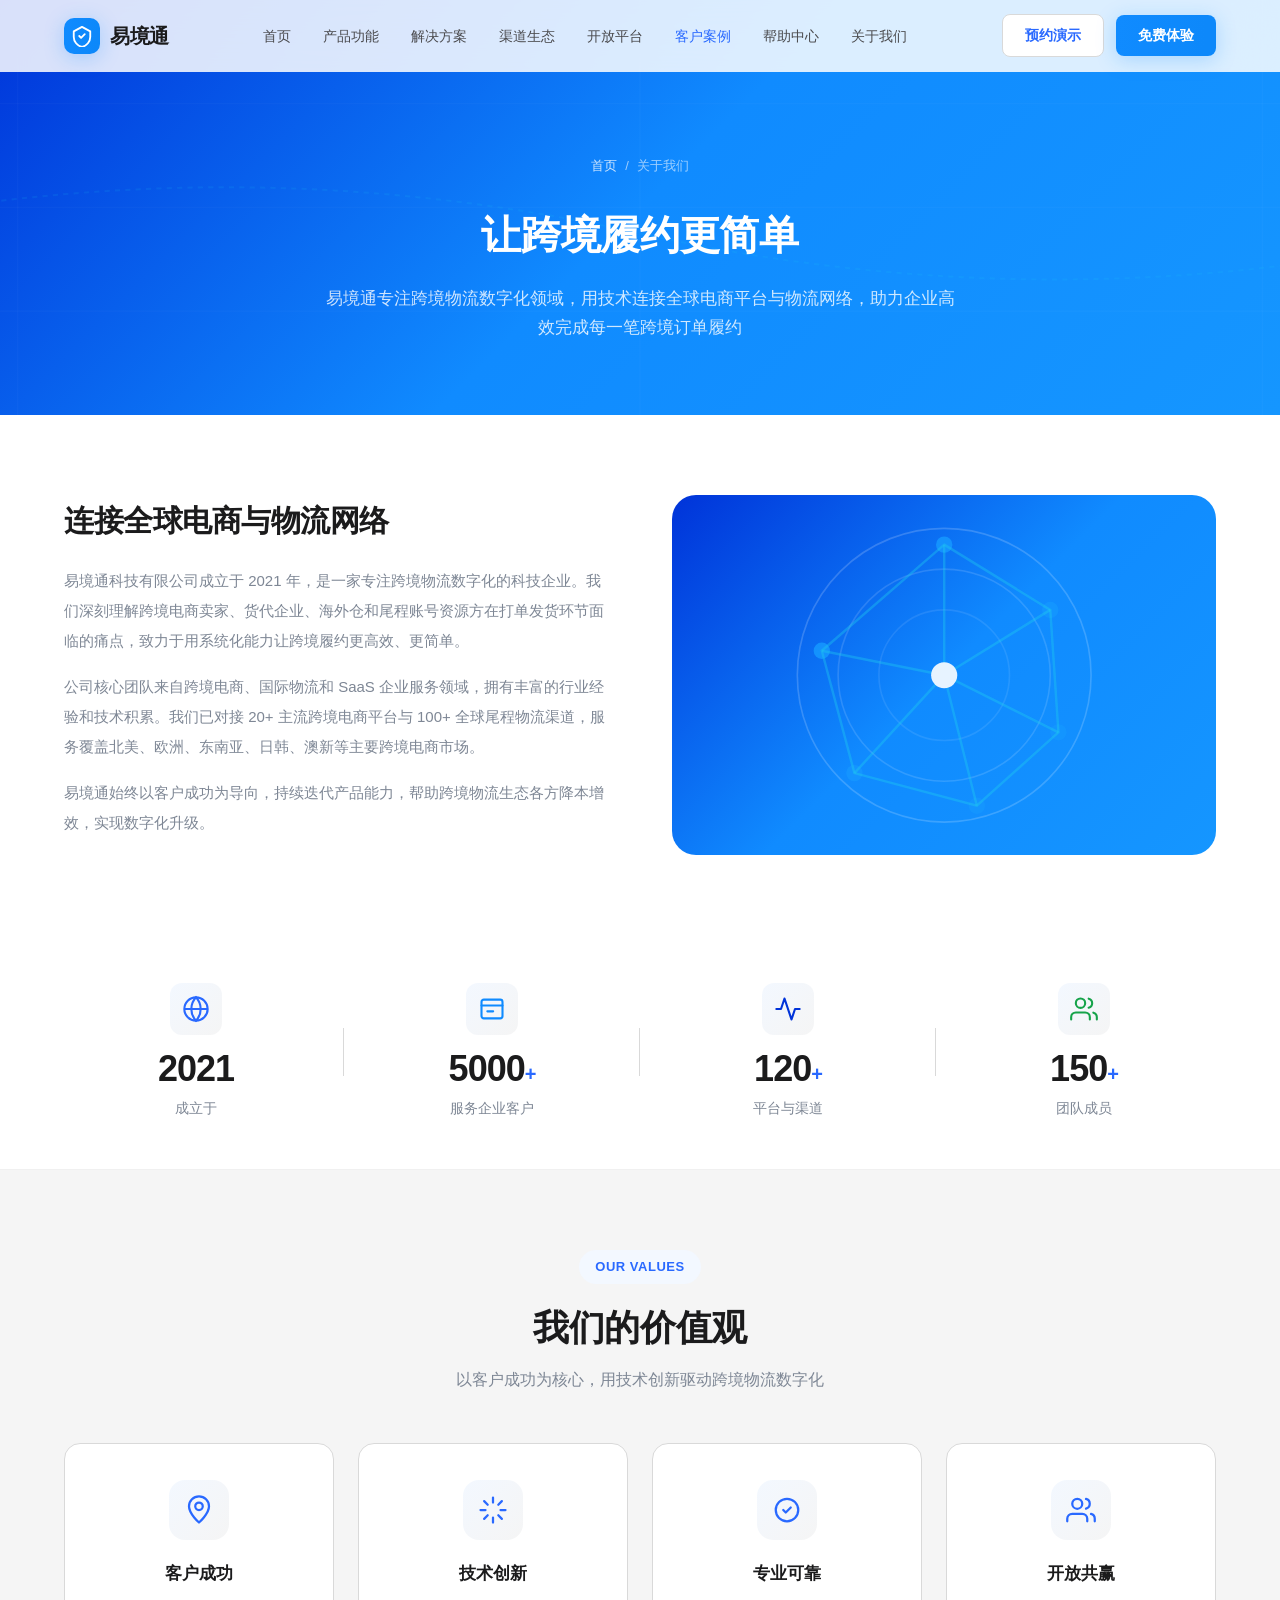
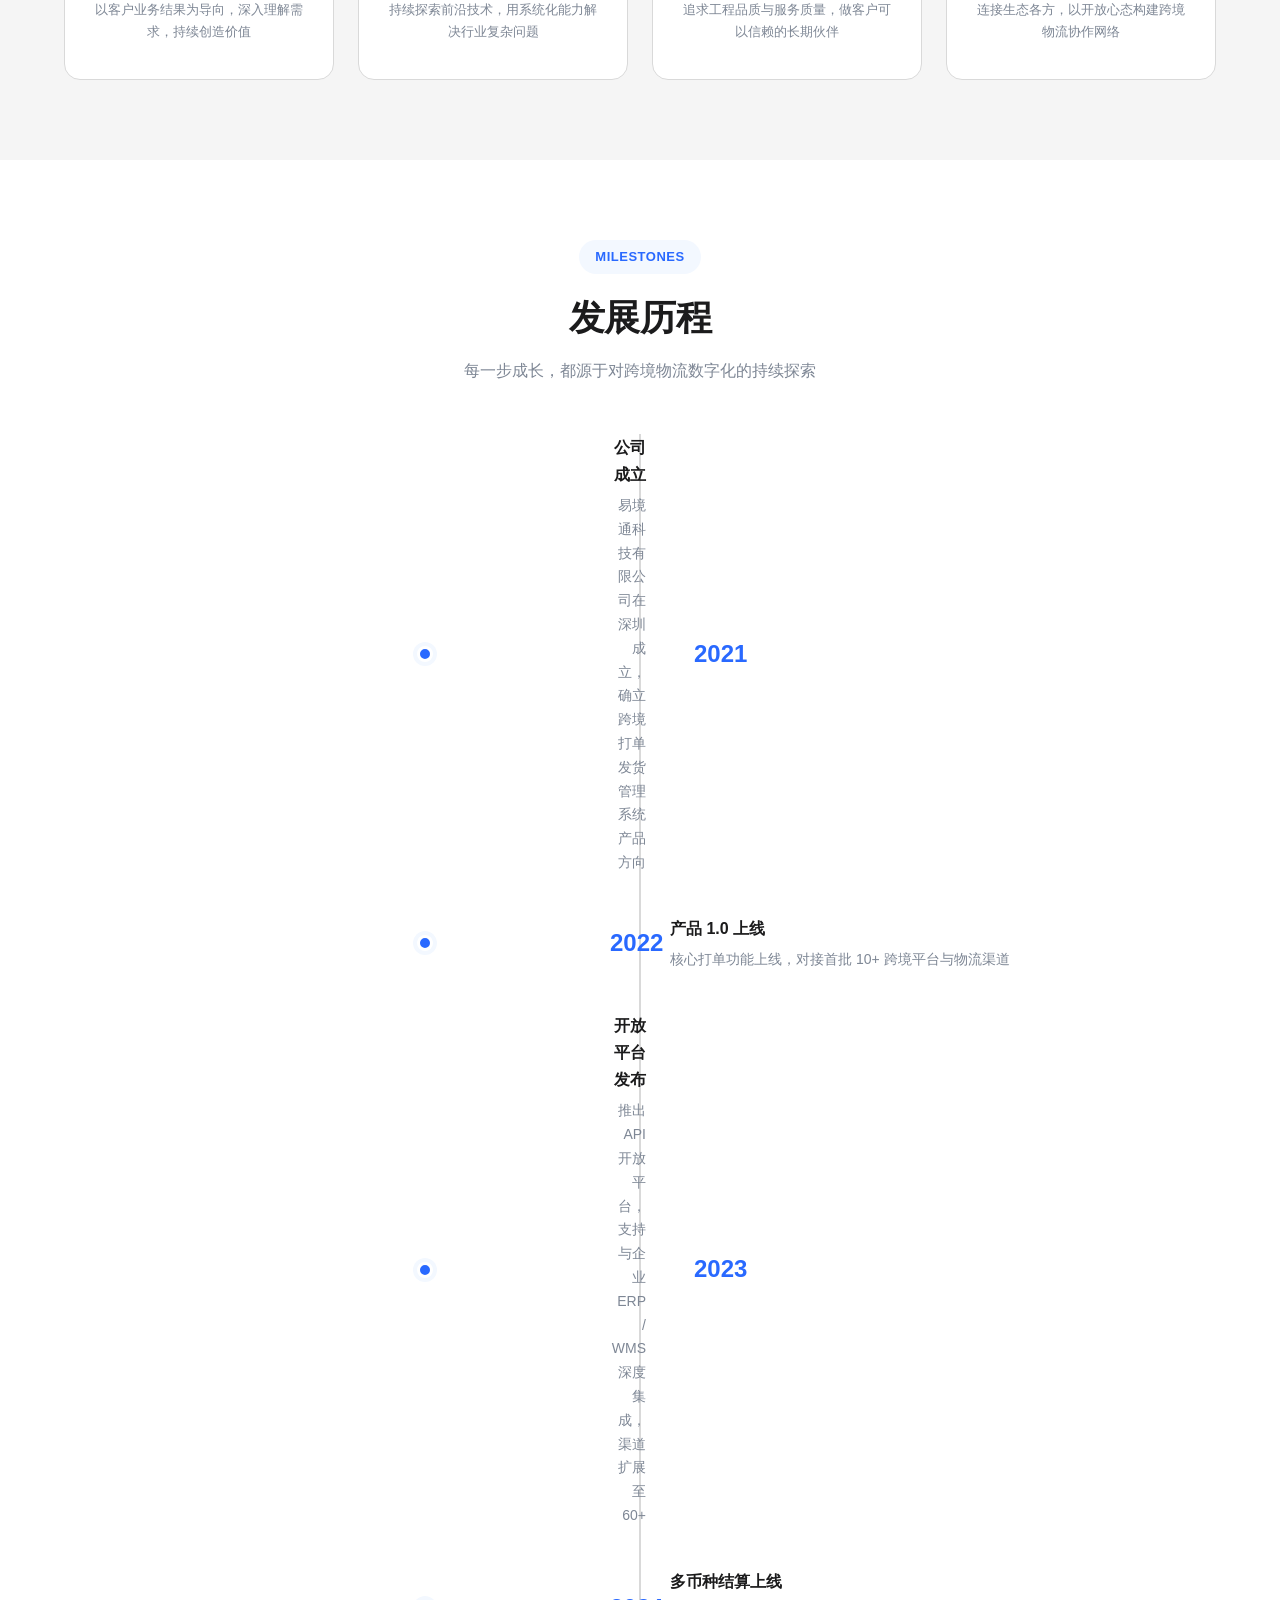
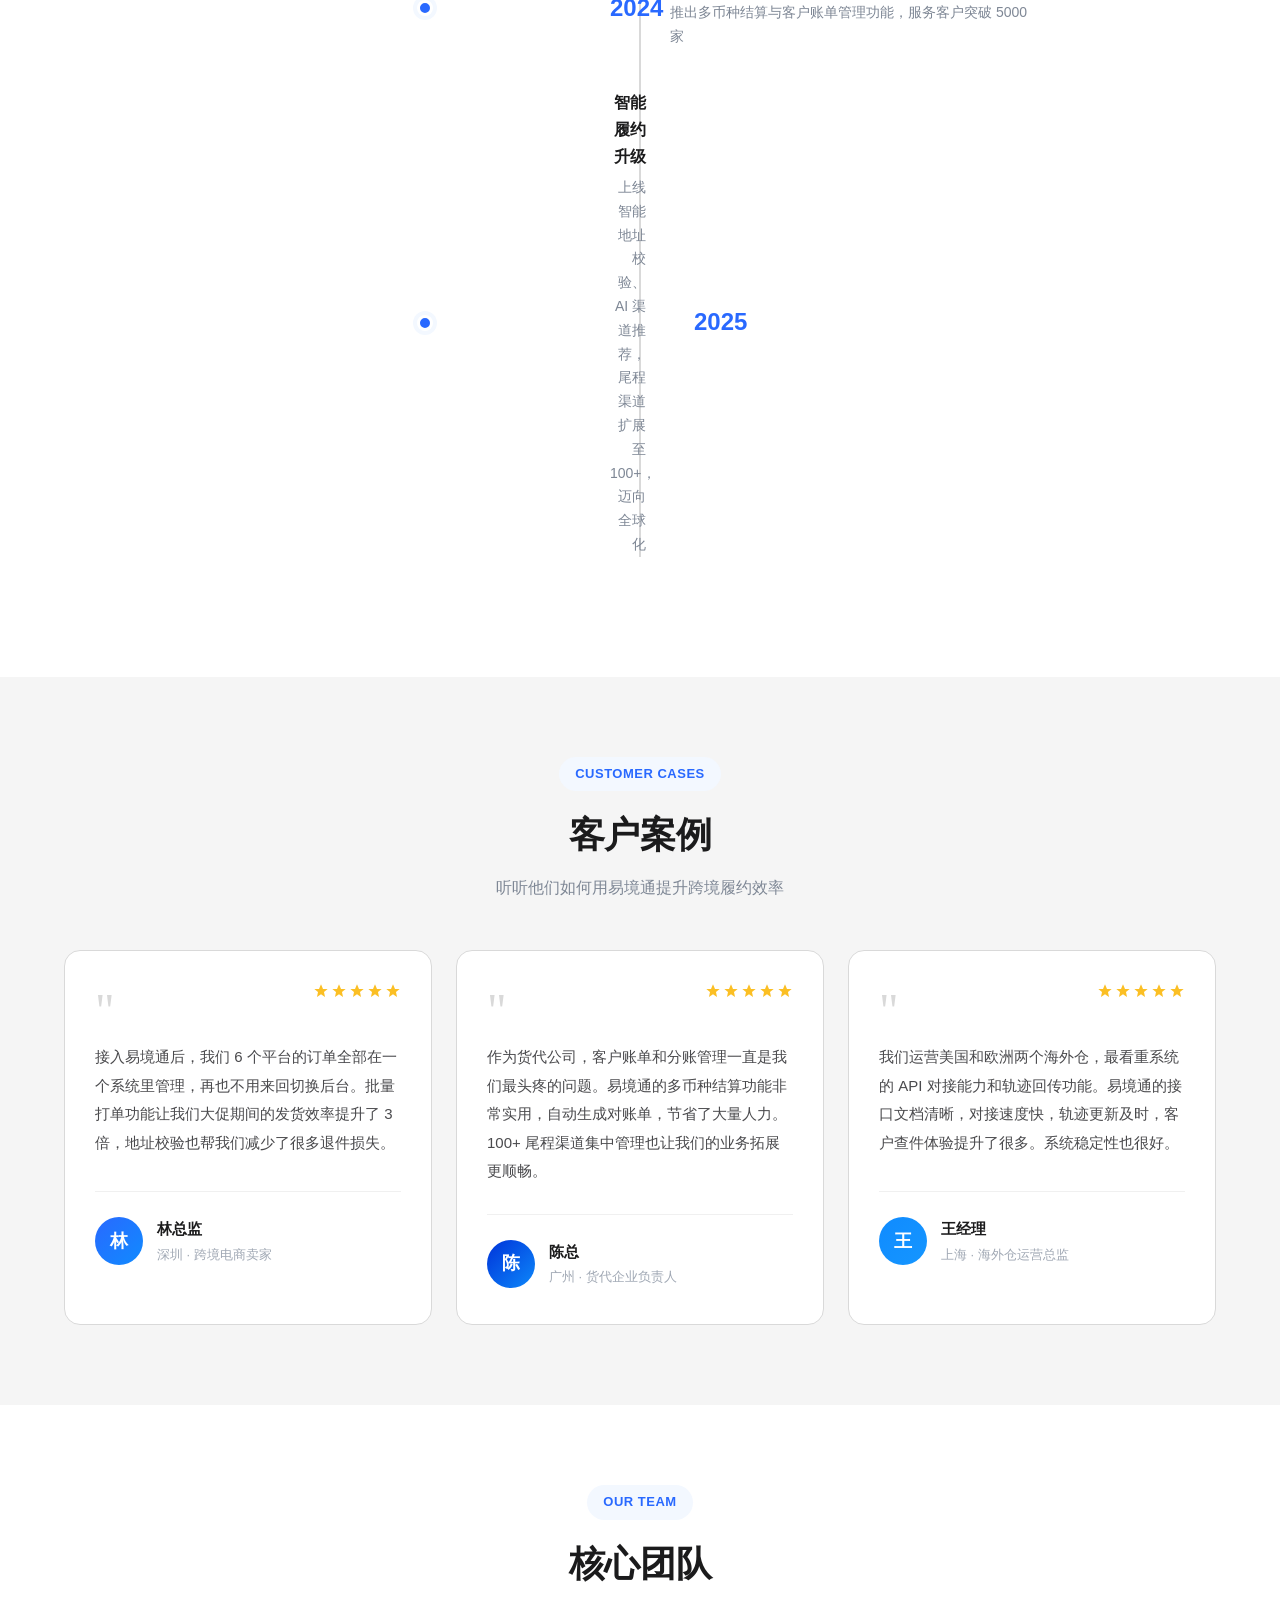
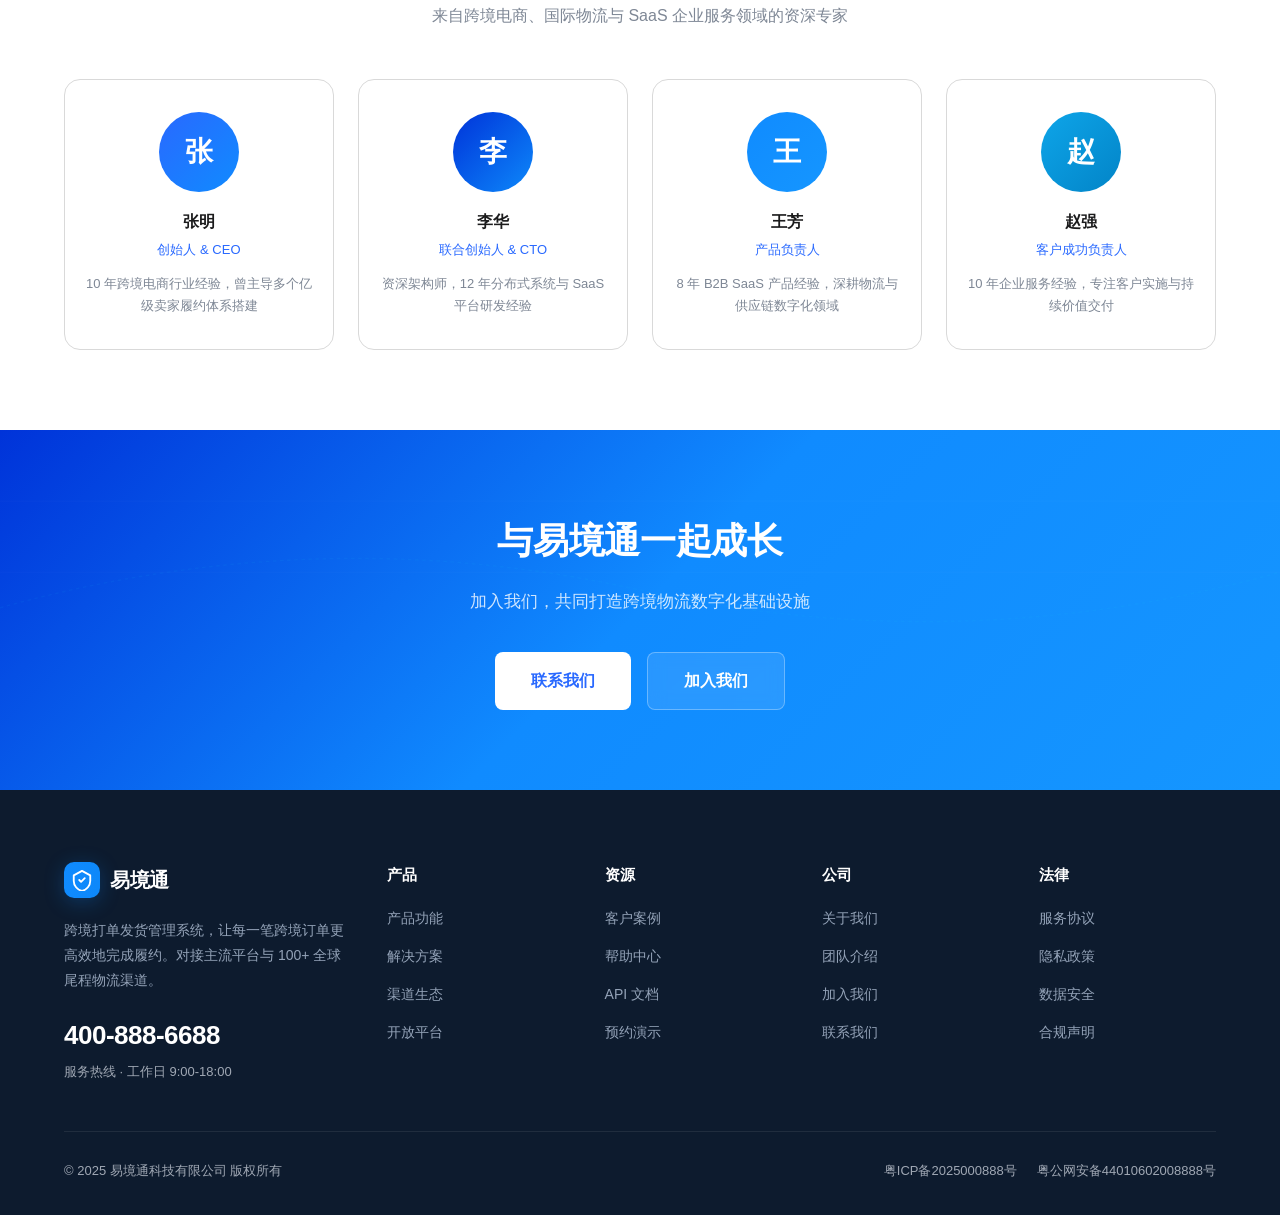
==== commit a8f28c9e: "重新设计：对齐紫鸟纯蓝配色风格 - 主色从蓝青渐变(#2563eb→#06b6d4)改为纯蓝(#2969ff/#108bff→#0d88fa) - 按钮渐变统一为 #108bff→#0d88fa - " ====
--- a/about.html
+++ b/about.html
@@ -69,7 +69,7 @@
             <circle cx="100" cy="100" r="90" stroke="rgba(255,255,255,.2)" stroke-width="1"/>
             <circle cx="100" cy="100" r="65" stroke="rgba(255,255,255,.15)" stroke-width="1"/>
             <circle cx="100" cy="100" r="40" stroke="rgba(255,255,255,.1)" stroke-width="1"/>
-            <g fill="#22d3ee">
+            <g fill="#1596ff">
               <circle cx="100" cy="20" r="5"/><circle cx="165" cy="60" r="5"/><circle cx="170" cy="135" r="5"/>
               <circle cx="120" cy="180" r="5"/><circle cx="45" cy="160" r="5"/><circle cx="25" cy="85" r="5"/>
             </g>
@@ -89,17 +89,17 @@
     <div class="container">
       <div class="stats-grid">
         <div class="stat-item reveal">
-          <div class="stat-icon"><svg viewBox="0 0 24 24" fill="none"><path d="M12 2C6.5 2 2 6.5 2 12s4.5 10 10 10 10-4.5 10-10S17.5 2 12 2z" stroke="#2563eb" stroke-width="1.8"/><path d="M2 12h20M12 2c2.5 2.7 4 6.2 4 10s-1.5 7.3-4 10c-2.5-2.7-4-6.2-4-10s1.5-7.3 4-10z" stroke="#2563eb" stroke-width="1.8"/></svg></div>
+          <div class="stat-icon"><svg viewBox="0 0 24 24" fill="none"><path d="M12 2C6.5 2 2 6.5 2 12s4.5 10 10 10 10-4.5 10-10S17.5 2 12 2z" stroke="#2969ff" stroke-width="1.8"/><path d="M2 12h20M12 2c2.5 2.7 4 6.2 4 10s-1.5 7.3-4 10c-2.5-2.7-4-6.2-4-10s1.5-7.3 4-10z" stroke="#2969ff" stroke-width="1.8"/></svg></div>
           <div class="stat-num" data-count="2021">0</div>
           <div class="stat-label">成立于</div>
         </div>
         <div class="stat-item reveal reveal-d1">
-          <div class="stat-icon"><svg viewBox="0 0 24 24" fill="none"><rect x="3" y="4" width="18" height="16" rx="2" stroke="#06b6d4" stroke-width="1.8"/><path d="M3 9h18M8 14h5" stroke="#06b6d4" stroke-width="1.8" stroke-linecap="round"/></svg></div>
+          <div class="stat-icon"><svg viewBox="0 0 24 24" fill="none"><rect x="3" y="4" width="18" height="16" rx="2" stroke="#108bff" stroke-width="1.8"/><path d="M3 9h18M8 14h5" stroke="#108bff" stroke-width="1.8" stroke-linecap="round"/></svg></div>
           <div class="stat-num" data-count="5000">0<span class="unit">+</span></div>
           <div class="stat-label">服务企业客户</div>
         </div>
         <div class="stat-item reveal reveal-d2">
-          <div class="stat-icon"><svg viewBox="0 0 24 24" fill="none"><path d="M22 12h-4l-3 9L9 3l-3 9H2" stroke="#7c3aed" stroke-width="1.8" stroke-linecap="round" stroke-linejoin="round"/></svg></div>
+          <div class="stat-icon"><svg viewBox="0 0 24 24" fill="none"><path d="M22 12h-4l-3 9L9 3l-3 9H2" stroke="#0033d9" stroke-width="1.8" stroke-linecap="round" stroke-linejoin="round"/></svg></div>
           <div class="stat-num" data-count="120">0<span class="unit">+</span></div>
           <div class="stat-label">平台与渠道</div>
         </div>
@@ -196,19 +196,19 @@
           <div class="stars"><svg viewBox="0 0 24 24" fill="currentColor"><path d="M12 2l3 7h7l-5.5 4.5L18 21l-6-4-6 4 1.5-7.5L2 9h7z"/></svg><svg viewBox="0 0 24 24" fill="currentColor"><path d="M12 2l3 7h7l-5.5 4.5L18 21l-6-4-6 4 1.5-7.5L2 9h7z"/></svg><svg viewBox="0 0 24 24" fill="currentColor"><path d="M12 2l3 7h7l-5.5 4.5L18 21l-6-4-6 4 1.5-7.5L2 9h7z"/></svg><svg viewBox="0 0 24 24" fill="currentColor"><path d="M12 2l3 7h7l-5.5 4.5L18 21l-6-4-6 4 1.5-7.5L2 9h7z"/></svg><svg viewBox="0 0 24 24" fill="currentColor"><path d="M12 2l3 7h7l-5.5 4.5L18 21l-6-4-6 4 1.5-7.5L2 9h7z"/></svg></div>
           <div class="testimonial-quote">"</div>
           <p class="testimonial-text">接入易境通后，我们 6 个平台的订单全部在一个系统里管理，再也不用来回切换后台。批量打单功能让我们大促期间的发货效率提升了 3 倍，地址校验也帮我们减少了很多退件损失。</p>
-          <div class="testimonial-author"><div class="author-avatar" style="background:linear-gradient(135deg,#2563eb,#06b6d4)">林</div><div class="author-info"><div class="author-name">林总监</div><div class="author-role">深圳 · 跨境电商卖家</div></div></div>
+          <div class="testimonial-author"><div class="author-avatar" style="background:linear-gradient(135deg,#2969ff,#108bff)">林</div><div class="author-info"><div class="author-name">林总监</div><div class="author-role">深圳 · 跨境电商卖家</div></div></div>
         </div>
         <div class="testimonial-card reveal reveal-d1">
           <div class="stars"><svg viewBox="0 0 24 24" fill="currentColor"><path d="M12 2l3 7h7l-5.5 4.5L18 21l-6-4-6 4 1.5-7.5L2 9h7z"/></svg><svg viewBox="0 0 24 24" fill="currentColor"><path d="M12 2l3 7h7l-5.5 4.5L18 21l-6-4-6 4 1.5-7.5L2 9h7z"/></svg><svg viewBox="0 0 24 24" fill="currentColor"><path d="M12 2l3 7h7l-5.5 4.5L18 21l-6-4-6 4 1.5-7.5L2 9h7z"/></svg><svg viewBox="0 0 24 24" fill="currentColor"><path d="M12 2l3 7h7l-5.5 4.5L18 21l-6-4-6 4 1.5-7.5L2 9h7z"/></svg><svg viewBox="0 0 24 24" fill="currentColor"><path d="M12 2l3 7h7l-5.5 4.5L18 21l-6-4-6 4 1.5-7.5L2 9h7z"/></svg></div>
           <div class="testimonial-quote">"</div>
           <p class="testimonial-text">作为货代公司，客户账单和分账管理一直是我们最头疼的问题。易境通的多币种结算功能非常实用，自动生成对账单，节省了大量人力。100+ 尾程渠道集中管理也让我们的业务拓展更顺畅。</p>
-          <div class="testimonial-author"><div class="author-avatar" style="background:linear-gradient(135deg,#7c3aed,#8b5cf6)">陈</div><div class="author-info"><div class="author-name">陈总</div><div class="author-role">广州 · 货代企业负责人</div></div></div>
+          <div class="testimonial-author"><div class="author-avatar" style="background:linear-gradient(135deg,#0033d9,#0d88fa)">陈</div><div class="author-info"><div class="author-name">陈总</div><div class="author-role">广州 · 货代企业负责人</div></div></div>
         </div>
         <div class="testimonial-card reveal reveal-d2">
           <div class="stars"><svg viewBox="0 0 24 24" fill="currentColor"><path d="M12 2l3 7h7l-5.5 4.5L18 21l-6-4-6 4 1.5-7.5L2 9h7z"/></svg><svg viewBox="0 0 24 24" fill="currentColor"><path d="M12 2l3 7h7l-5.5 4.5L18 21l-6-4-6 4 1.5-7.5L2 9h7z"/></svg><svg viewBox="0 0 24 24" fill="currentColor"><path d="M12 2l3 7h7l-5.5 4.5L18 21l-6-4-6 4 1.5-7.5L2 9h7z"/></svg><svg viewBox="0 0 24 24" fill="currentColor"><path d="M12 2l3 7h7l-5.5 4.5L18 21l-6-4-6 4 1.5-7.5L2 9h7z"/></svg><svg viewBox="0 0 24 24" fill="currentColor"><path d="M12 2l3 7h7l-5.5 4.5L18 21l-6-4-6 4 1.5-7.5L2 9h7z"/></svg></div>
           <div class="testimonial-quote">"</div>
           <p class="testimonial-text">我们运营美国和欧洲两个海外仓，最看重系统的 API 对接能力和轨迹回传功能。易境通的接口文档清晰，对接速度快，轨迹更新及时，客户查件体验提升了很多。系统稳定性也很好。</p>
-          <div class="testimonial-author"><div class="author-avatar" style="background:linear-gradient(135deg,#06b6d4,#22d3ee)">王</div><div class="author-info"><div class="author-name">王经理</div><div class="author-role">上海 · 海外仓运营总监</div></div></div>
+          <div class="testimonial-author"><div class="author-avatar" style="background:linear-gradient(135deg,#108bff,#1596ff)">王</div><div class="author-info"><div class="author-name">王经理</div><div class="author-role">上海 · 海外仓运营总监</div></div></div>
         </div>
       </div>
     </div>
@@ -224,19 +224,19 @@
       </div>
       <div class="team-grid">
         <div class="team-card reveal">
-          <div class="team-avatar" style="background:linear-gradient(135deg,#2563eb,#06b6d4)">张</div>
+          <div class="team-avatar" style="background:linear-gradient(135deg,#2969ff,#108bff)">张</div>
           <h4>张明</h4>
           <div class="t-role">创始人 & CEO</div>
           <p>10 年跨境电商行业经验，曾主导多个亿级卖家履约体系搭建</p>
         </div>
         <div class="team-card reveal reveal-d1">
-          <div class="team-avatar" style="background:linear-gradient(135deg,#7c3aed,#8b5cf6)">李</div>
+          <div class="team-avatar" style="background:linear-gradient(135deg,#0033d9,#0d88fa)">李</div>
           <h4>李华</h4>
           <div class="t-role">联合创始人 & CTO</div>
           <p>资深架构师，12 年分布式系统与 SaaS 平台研发经验</p>
         </div>
         <div class="team-card reveal reveal-d2">
-          <div class="team-avatar" style="background:linear-gradient(135deg,#06b6d4,#22d3ee)">王</div>
+          <div class="team-avatar" style="background:linear-gradient(135deg,#108bff,#1596ff)">王</div>
           <h4>王芳</h4>
           <div class="t-role">产品负责人</div>
           <p>8 年 B2B SaaS 产品经验，深耕物流与供应链数字化领域</p>
--- a/css/style.css
+++ b/css/style.css
@@ -1,48 +1,52 @@
 /* ============================================
    易境通 - 跨境打单发货管理系统
-   设计系统：B2B SaaS | 科技感 | 蓝青渐变
+   设计系统：B2B SaaS | 企业蓝 | 对标紫鸟风格
    ============================================ */
 
 /* ===== CSS 变量 / 设计令牌 ===== */
 :root {
-  /* 主色系 */
-  --c-primary: #2563eb;
-  --c-primary-dark: #1d4ed8;
-  --c-primary-light: #3b82f6;
-  --c-cyan: #06b6d4;
-  --c-cyan-light: #22d3ee;
-  --c-violet: #7c3aed;
-  --c-violet-light: #8b5cf6;
-
-  /* 渐变 */
-  --grad-main: linear-gradient(135deg, #2563eb 0%, #06b6d4 100%);
-  --grad-hero: linear-gradient(135deg, #1e3a8a 0%, #2563eb 35%, #06b6d4 100%);
-  --grad-card: linear-gradient(135deg, #2563eb 0%, #7c3aed 100%);
-  --grad-soft: linear-gradient(135deg, #eff6ff 0%, #ecfeff 100%);
-  --grad-text: linear-gradient(135deg, #2563eb 0%, #06b6d4 100%);
+  /* 主色系 — 对标紫鸟纯蓝 */
+  --c-primary: #2969ff;
+  --c-primary-dark: #0033d9;
+  --c-primary-light: #43bdff;
+  --c-blue: #108bff;
+  --c-blue-deep: #0d88fa;
+  --c-blue-bright: #1596ff;
+  --c-accent-red: #ff4d4f;
+  --c-accent-orange: #faad14;
+  --c-accent-green: #52c41a;
+
+  /* 渐变 — 纯蓝渐变，非蓝青 */
+  --grad-main: linear-gradient(95deg, #108bff 0%, #0d88fa 100%);
+  --grad-hero: linear-gradient(135deg, #0033d9 0%, #108bff 50%, #1596ff 100%);
+  --grad-card: linear-gradient(135deg, #108bff 0%, #0033d9 100%);
+  --grad-soft: linear-gradient(135deg, #f3f8ff 0%, #f5f5f5 100%);
+  --grad-text: linear-gradient(95deg, #108bff 0%, #1596ff 100%);
+  --grad-btn: linear-gradient(95deg, #108bff 1%, #0d88fa 88%);
 
   /* 文字 */
-  --t-1: #0f172a;
-  --t-2: #334155;
-  --t-3: #64748b;
-  --t-4: #94a3b8;
+  --t-1: #1b1b1c;
+  --t-2: #4a4a4d;
+  --t-3: #7e8795;
+  --t-4: #a0a8b4;
 
   /* 背景 */
   --bg-page: #ffffff;
-  --bg-soft: #f8fafc;
+  --bg-soft: #f5f5f5;
   --bg-card: #ffffff;
-  --bg-deep: #0b1120;
+  --bg-deep: #0d1b2e;
+  --bg-blue-soft: #f3f8ff;
 
   /* 边框 */
-  --bd-1: #e2e8f0;
-  --bd-2: #f1f5f9;
+  --bd-1: #d9d9d9;
+  --bd-2: #f0f0f0;
 
   /* 阴影 */
-  --sh-sm: 0 1px 2px rgba(15, 23, 42, .04);
-  --sh-md: 0 4px 16px rgba(15, 23, 42, .06);
-  --sh-lg: 0 12px 40px rgba(15, 23, 42, .08);
-  --sh-xl: 0 24px 64px rgba(15, 23, 42, .12);
-  --sh-blue: 0 8px 32px rgba(37, 99, 235, .25);
+  --sh-sm: 0 1px 4px rgba(0, 27, 61, .04);
+  --sh-md: 0 2px 12px rgba(0, 27, 61, .06);
+  --sh-lg: 0 8px 32px rgba(0, 27, 61, .10);
+  --sh-xl: 0 16px 56px rgba(0, 27, 61, .14);
+  --sh-blue: 0 4px 20px rgba(16, 139, 255, .25);
 
   /* 圆角 */
   --r-sm: 8px;
@@ -91,10 +95,10 @@
 .text-center { text-align: center; }
 
 /* ===== 区块通用 ===== */
-.section { padding: 88px 0; position: relative; }
+.section { padding: 80px 0; position: relative; }
 .section--soft { background: var(--bg-soft); }
-.section--deep { background: var(--bg-deep); color: #cbd5e1; }
-.section-head { text-align: center; max-width: 720px; margin: 0 auto 56px; }
+.section--deep { background: var(--bg-deep); color: #b0b8c4; }
+.section-head { text-align: center; max-width: 720px; margin: 0 auto 48px; }
 .section-eyebrow {
   display: inline-flex;
   align-items: center;
@@ -102,28 +106,28 @@
   font-size: 13px;
   font-weight: 600;
   color: var(--c-primary);
-  background: #eff6ff;
+  background: var(--bg-blue-soft);
   padding: 6px 16px;
   border-radius: var(--r-full);
   margin-bottom: 20px;
   letter-spacing: .5px;
 }
-.section--deep .section-eyebrow { background: rgba(37,99,235,.15); color: var(--c-cyan-light); }
+.section--deep .section-eyebrow { background: rgba(16,139,255,.15); color: var(--c-blue-bright); }
 .section-title {
-  font-size: 38px;
-  font-weight: 800;
+  font-size: 36px;
+  font-weight: 700;
   color: var(--t-1);
-  line-height: 1.3;
-  letter-spacing: -.5px;
+  line-height: 1.35;
+  letter-spacing: -.3px;
 }
 .section--deep .section-title { color: #fff; }
 .section-sub {
-  font-size: 17px;
+  font-size: 16px;
   color: var(--t-3);
-  margin-top: 16px;
+  margin-top: 14px;
   line-height: 1.8;
 }
-.section--deep .section-sub { color: #94a3b8; }
+.section--deep .section-sub { color: #8a96a8; }
 
 /* ===== 按钮 ===== */
 .btn {
@@ -140,11 +144,11 @@
   cursor: pointer;
 }
 .btn--primary {
-  background: var(--grad-main);
+  background: var(--grad-btn);
   color: #fff;
   box-shadow: var(--sh-blue);
 }
-.btn--primary:hover { transform: translateY(-2px); box-shadow: 0 12px 40px rgba(37,99,235,.35); }
+.btn--primary:hover { transform: translateY(-1px); box-shadow: 0 6px 24px rgba(16,139,255,.35); }
 .btn--ghost {
   background: rgba(255,255,255,.1);
   color: #fff;
@@ -157,13 +161,13 @@
   color: var(--c-primary);
   border: 1.5px solid var(--bd-1);
 }
-.btn--outline:hover { border-color: var(--c-primary); color: var(--c-primary-dark); background: #f8fafc; }
+.btn--outline:hover { border-color: var(--c-primary); color: var(--c-primary); background: var(--bg-blue-soft); }
 .btn--white {
   background: #fff;
   color: var(--c-primary);
 }
-.btn--white:hover { transform: translateY(-2px); box-shadow: 0 12px 32px rgba(0,0,0,.15); }
-.btn--lg { padding: 15px 36px; font-size: 16px; }
+.btn--white:hover { transform: translateY(-1px); box-shadow: 0 8px 28px rgba(0,0,0,.12); }
+.btn--lg { padding: 14px 36px; font-size: 16px; }
 .btn--block { width: 100%; }
 .btn svg { width: 18px; height: 18px; }
 
@@ -205,7 +209,7 @@
 .nav-logo .logo-mark {
   width: 36px; height: 36px;
   border-radius: 10px;
-  background: var(--grad-main);
+  background: var(--grad-btn);
   display: flex; align-items: center; justify-content: center;
   box-shadow: var(--sh-blue);
 }
@@ -223,7 +227,7 @@
   border-radius: var(--r-sm);
   position: relative;
 }
-.nav-menu a:hover { color: var(--c-primary); background: #eff6ff; }
+.nav-menu a:hover { color: var(--c-primary); background: var(--bg-blue-soft); }
 .nav-menu a.active { color: var(--c-primary); }
 .nav-actions { display: flex; align-items: center; gap: 12px; }
 .nav-actions .btn { padding: 9px 22px; font-size: 14px; }
@@ -272,7 +276,7 @@
 }
 .footer-col li { margin-bottom: 12px; }
 .footer-col a { font-size: 14px; color: #94a3b8; }
-.footer-col a:hover { color: var(--c-cyan-light); }
+.footer-col a:hover { color: #6bb6ff; }
 .footer-bottom {
   display: flex; align-items: center; justify-content: space-between;
   padding-top: 28px; font-size: 13px; color: var(--t-4);
@@ -315,10 +319,10 @@
   .footer-brand { grid-column: 1 / -1; }
 }
 @media (max-width: 768px) {
-  .section { padding: 56px 0; }
-  .section-title { font-size: 28px; }
+  .section { padding: 52px 0; }
+  .section-title { font-size: 26px; }
   .section-sub { font-size: 15px; }
-  .section-head { margin-bottom: 36px; }
+  .section-head { margin-bottom: 32px; }
   .footer-top { grid-template-columns: 1fr; }
   .footer-bottom { flex-direction: column; gap: 12px; text-align: center; }
 }
--- a/css/home.css
+++ b/css/home.css
@@ -27,8 +27,8 @@
   filter: blur(80px);
   z-index: 0;
 }
-.hero-glow--1 { top: -100px; right: -100px; background: rgba(6,182,212,.3); }
-.hero-glow--2 { bottom: -150px; left: -100px; background: rgba(124,58,237,.25); }
+.hero-glow--1 { top: -100px; right: -100px; background: rgba(16,139,255,.3); }
+.hero-glow--2 { bottom: -150px; left: -100px; background: rgba(0,51,217,.2); }
 
 .hero-inner {
   position: relative;
@@ -56,29 +56,29 @@
 .hero-badge .dot {
   width: 8px; height: 8px;
   border-radius: 50%;
-  background: var(--c-cyan-light);
-  box-shadow: 0 0 0 4px rgba(34,211,238,.3);
+  background: #6bb6ff;
+  box-shadow: 0 0 0 4px rgba(107,182,255,.3);
   animation: pulse 2s infinite;
 }
 @keyframes pulse {
-  0%,100% { box-shadow: 0 0 0 4px rgba(34,211,238,.3); }
-  50% { box-shadow: 0 0 0 8px rgba(34,211,238,.1); }
+  0%,100% { box-shadow: 0 0 0 4px rgba(107,182,255,.3); }
+  50% { box-shadow: 0 0 0 8px rgba(107,182,255,.1); }
 }
 .hero-title {
-  font-size: 52px;
-  font-weight: 800;
-  line-height: 1.2;
-  letter-spacing: -1px;
+  font-size: 46px;
+  font-weight: 700;
+  line-height: 1.25;
+  letter-spacing: -.5px;
   margin-bottom: 20px;
 }
 .hero-title .grad {
-  background: linear-gradient(135deg, #22d3ee 0%, #a5f3fc 100%);
+  background: linear-gradient(95deg, #6bb6ff 0%, #43bdff 100%);
   -webkit-background-clip: text;
   background-clip: text;
   -webkit-text-fill-color: transparent;
 }
 .hero-sub {
-  font-size: 22px;
+  font-size: 20px;
   font-weight: 500;
   color: rgba(255,255,255,.9);
   margin-bottom: 20px;
@@ -118,11 +118,11 @@
   position: absolute;
   top: 0; left: 0; right: 0;
   height: 4px;
-  background: var(--grad-main);
+  background: var(--grad-btn);
   border-radius: var(--r-xl) var(--r-xl) 0 0;
 }
 .hero-form h3 {
-  font-size: 22px; font-weight: 800; color: var(--t-1);
+  font-size: 22px; font-weight: 700; color: var(--t-1);
   margin-bottom: 6px;
 }
 .hero-form .form-sub { font-size: 14px; color: var(--t-3); margin-bottom: 24px; }
@@ -146,7 +146,7 @@
 .form-control:focus {
   outline: none;
   border-color: var(--c-primary);
-  box-shadow: 0 0 0 3px rgba(37,99,235,.1);
+  box-shadow: 0 0 0 3px rgba(41,105,255,.1);
 }
 .form-control::placeholder { color: var(--t-4); }
 select.form-control {
@@ -233,7 +233,7 @@
   position: absolute;
   top: 0; left: 0; right: 0;
   height: 3px;
-  background: var(--grad-main);
+  background: var(--grad-btn);
   transform: scaleX(0);
   transform-origin: left;
   transition: transform .4s var(--ease);
@@ -246,7 +246,7 @@
 .pain-card:hover::before { transform: scaleX(1); }
 .pain-num {
   font-size: 14px; font-weight: 700;
-  color: var(--c-cyan);
+  color: var(--c-blue);
   letter-spacing: 1px;
   margin-bottom: 16px;
 }
@@ -311,14 +311,14 @@
   position: relative; z-index: 1;
 }
 .feature-icon svg { width: 28px; height: 28px; }
-.fi-1 { background: #eff6ff; } .fi-1 svg { color: #2563eb; }
-.fi-2 { background: #ecfeff; } .fi-2 svg { color: #06b6d4; }
-.fi-3 { background: #f5f3ff; } .fi-3 svg { color: #7c3aed; }
-.fi-4 { background: #f0fdf4; } .fi-4 svg { color: #16a34a; }
-.fi-5 { background: #fff7ed; } .fi-5 svg { color: #ea580c; }
-.fi-6 { background: #fdf2f8; } .fi-6 svg { color: #db2777; }
-.fi-7 { background: #eff6ff; } .fi-7 svg { color: #2563eb; }
-.fi-8 { background: #ecfeff; } .fi-8 svg { color: #06b6d4; }
+.fi-1 { background: #e8f1ff; } .fi-1 svg { color: #2969ff; }
+.fi-2 { background: #e8f4ff; } .fi-2 svg { color: #108bff; }
+.fi-3 { background: #e8f1ff; } .fi-3 svg { color: #0033d9; }
+.fi-4 { background: #e8f8ff; } .fi-4 svg { color: #1596ff; }
+.fi-5 { background: #fff5f5; } .fi-5 svg { color: #ff4d4f; }
+.fi-6 { background: #e8f1ff; } .fi-6 svg { color: #2969ff; }
+.fi-7 { background: #e8f4ff; } .fi-7 svg { color: #108bff; }
+.fi-8 { background: #e8f8ff; } .fi-8 svg { color: #1596ff; }
 .feature-card h3 {
   font-size: 17px; font-weight: 700; color: var(--t-1);
   margin-bottom: 10px; position: relative; z-index: 1;
@@ -347,7 +347,7 @@
 }
 .eco-tab.active {
   color: #fff;
-  background: var(--grad-main);
+  background: var(--grad-btn);
   border-color: transparent;
   box-shadow: var(--sh-blue);
 }
@@ -422,7 +422,7 @@
   transition: all .35s var(--ease);
 }
 .flow-step:hover .flow-node {
-  background: var(--grad-main);
+  background: var(--grad-btn);
   transform: scale(1.08);
   box-shadow: var(--sh-blue);
 }
@@ -433,7 +433,7 @@
   top: -8px; right: -8px;
   width: 26px; height: 26px;
   border-radius: 50%;
-  background: var(--c-violet);
+  background: var(--c-primary-dark);
   color: #fff;
   font-size: 12px; font-weight: 700;
   display: flex; align-items: center; justify-content: center;
@@ -472,17 +472,17 @@
 }
 .audience-card:hover .ac-icon { transform: scale(1.1) rotate(-5deg); }
 .audience-card .ac-icon svg { width: 36px; height: 36px; color: #fff; }
-.ac-1 { background: linear-gradient(135deg, #2563eb, #3b82f6); }
-.ac-2 { background: linear-gradient(135deg, #06b6d4, #22d3ee); }
-.ac-3 { background: linear-gradient(135deg, #7c3aed, #8b5cf6); }
-.ac-4 { background: linear-gradient(135deg, #0ea5e9, #0284c7); }
+.ac-1 { background: linear-gradient(135deg, #108bff, #0033d9); }
+.ac-2 { background: linear-gradient(135deg, #2969ff, #108bff); }
+.ac-3 { background: linear-gradient(135deg, #1596ff, #0d88fa); }
+.ac-4 { background: linear-gradient(135deg, #43bdff, #1596ff); }
 .audience-card h3 { font-size: 18px; font-weight: 700; color: var(--t-1); margin-bottom: 12px; }
 .audience-card p { font-size: 13px; color: var(--t-3); line-height: 1.8; margin-bottom: 20px; }
 .audience-card .ac-tags { display: flex; flex-wrap: wrap; gap: 6px; justify-content: center; }
 .audience-card .ac-tag {
   font-size: 12px;
   color: var(--c-primary);
-  background: #eff6ff;
+  background: var(--bg-blue-soft);
   padding: 4px 12px;
   border-radius: var(--r-full);
 }
@@ -585,8 +585,8 @@
   display: inline-flex;
   align-items: center; gap: 6px;
   font-size: 13px; font-weight: 600;
-  color: var(--c-cyan);
-  background: #ecfeff;
+  color: var(--c-blue);
+  background: #e8f4ff;
   padding: 6px 16px;
   border-radius: var(--r-full);
   margin-top: 20px;
@@ -611,10 +611,10 @@
   color: #fff;
 }
 .cta-inner h2 {
-  font-size: 40px;
-  font-weight: 800;
+  font-size: 36px;
+  font-weight: 700;
   margin-bottom: 16px;
-  letter-spacing: -.5px;
+  letter-spacing: -.3px;
 }
 .cta-inner p { font-size: 17px; color: rgba(255,255,255,.8); margin-bottom: 36px; }
 .cta-actions { display: flex; gap: 16px; justify-content: center; }
--- a/css/page.css
+++ b/css/page.css
@@ -17,8 +17,8 @@
 .page-banner .pb-bg svg { width: 100%; height: 100%; }
 .page-banner .container { position: relative; z-index: 1; }
 .page-banner h1 {
-  font-size: 44px; font-weight: 800;
-  letter-spacing: -1px; margin-bottom: 16px;
+  font-size: 40px; font-weight: 700;
+  letter-spacing: -.3px; margin-bottom: 16px;
 }
 .page-banner p {
   font-size: 17px; color: rgba(255,255,255,.8);
@@ -46,13 +46,13 @@
   display: inline-flex; align-items: center; gap: 6px;
   font-size: 13px; font-weight: 600;
   color: var(--c-primary);
-  background: #eff6ff;
+  background: var(--bg-blue-soft);
   padding: 6px 14px; border-radius: var(--r-full);
   margin-bottom: 16px;
 }
 .pf-content h3 {
-  font-size: 28px; font-weight: 800; color: var(--t-1);
-  margin-bottom: 16px; letter-spacing: -.5px;
+  font-size: 26px; font-weight: 700; color: var(--t-1);
+  margin-bottom: 16px; letter-spacing: -.3px;
 }
 .pf-content > p {
   font-size: 15px; color: var(--t-3); line-height: 1.9;
@@ -118,7 +118,7 @@
   padding: 3px 10px; border-radius: var(--r-full);
 }
 .mr-status.green { color: #16a34a; background: #dcfce7; }
-.mr-status.blue { color: #2563eb; background: #dbeafe; }
+.mr-status.blue { color: #2969ff; background: #e8f1ff; }
 .mr-status.orange { color: #ea580c; background: #ffedd5; }
 .mockup-chart {
   display: flex; align-items: flex-end; gap: 10px;
@@ -126,7 +126,7 @@
 }
 .mockup-chart .bar {
   flex: 1; border-radius: 6px 6px 0 0;
-  background: var(--grad-main);
+  background: var(--grad-btn);
   opacity: .8;
   transition: opacity .2s;
 }
@@ -184,7 +184,7 @@
 .api-list li { display: flex; gap: 14px; align-items: flex-start; }
 .api-list .api-num {
   width: 28px; height: 28px; border-radius: 8px;
-  background: var(--grad-main); color: #fff;
+  background: var(--grad-btn); color: #fff;
   font-size: 13px; font-weight: 700;
   display: flex; align-items: center; justify-content: center;
   flex-shrink: 0;
@@ -291,7 +291,7 @@
 .tl-dot {
   width: 16px; height: 16px; border-radius: 50%;
   background: var(--c-primary); border: 3px solid #fff;
-  box-shadow: 0 0 0 4px #eff6ff;
+  box-shadow: 0 0 0 4px var(--bg-blue-soft);
   justify-self: center;
   position: relative; z-index: 1;
 }
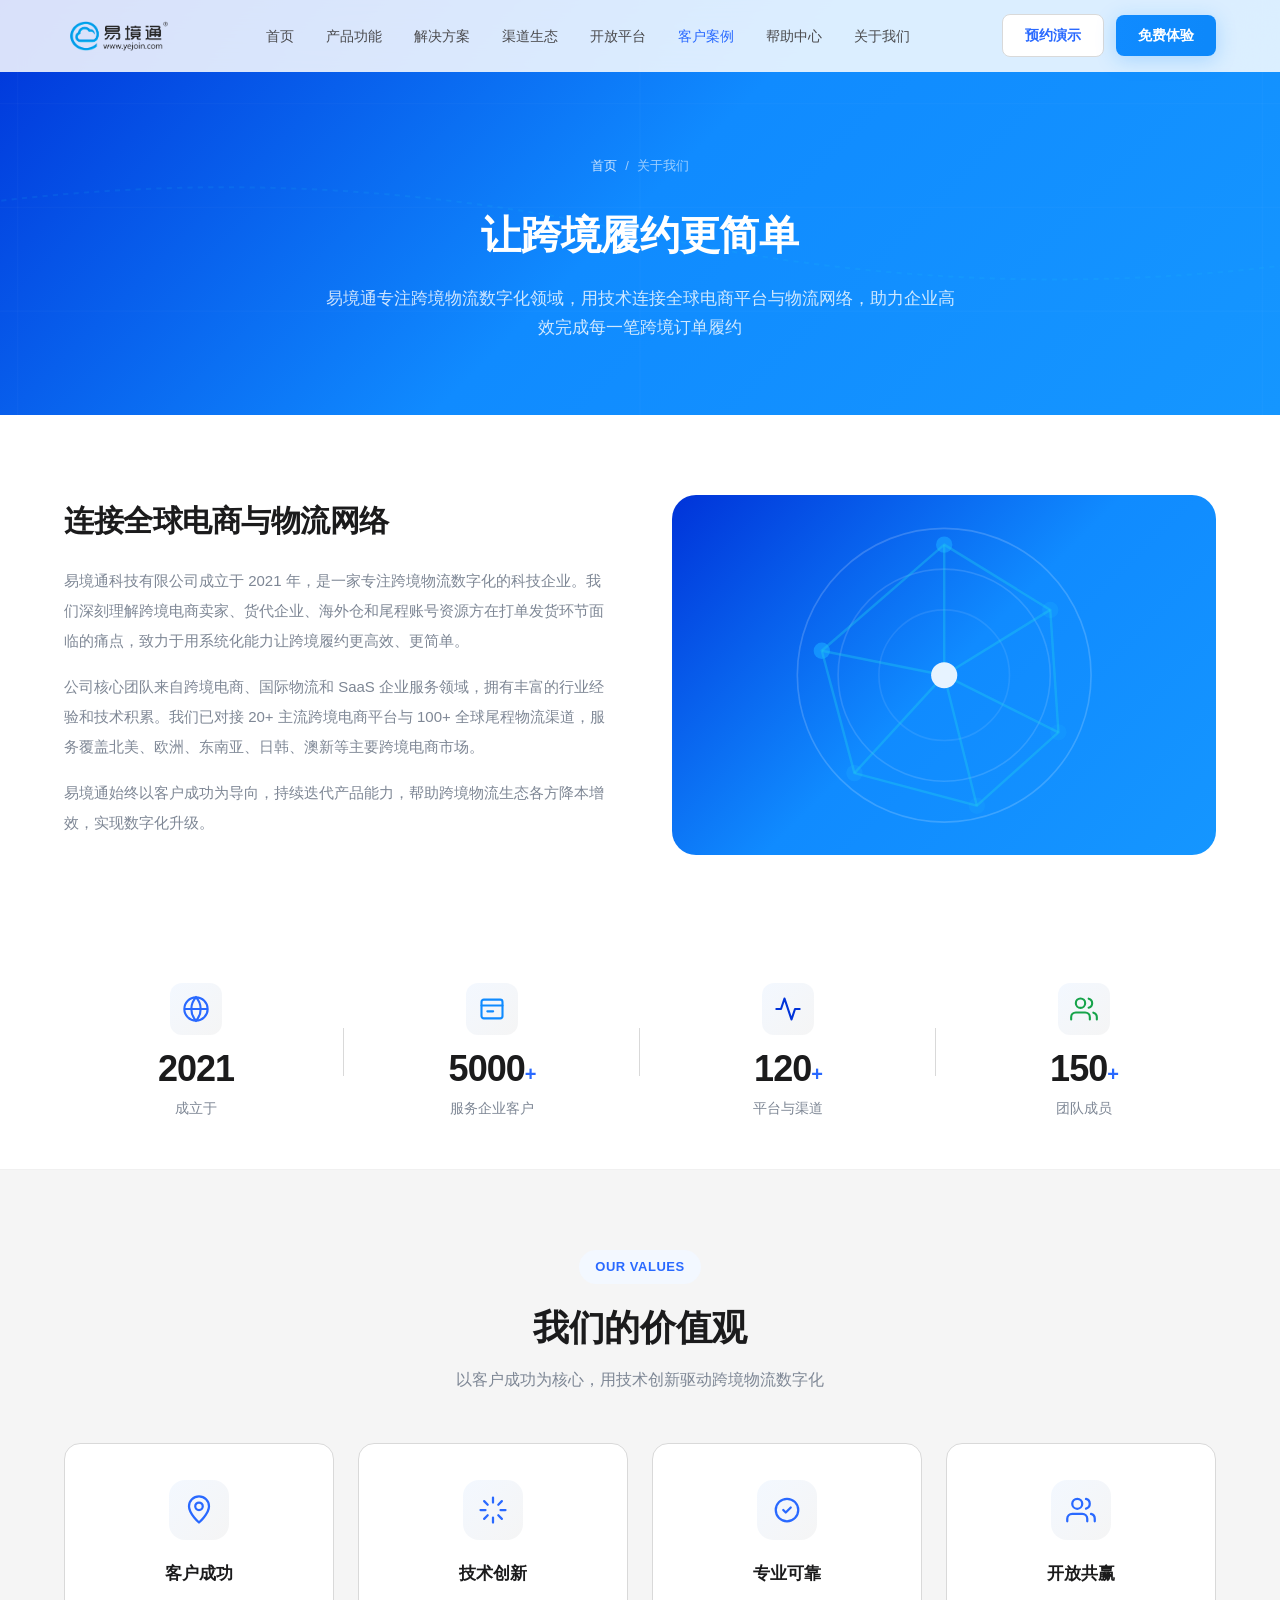
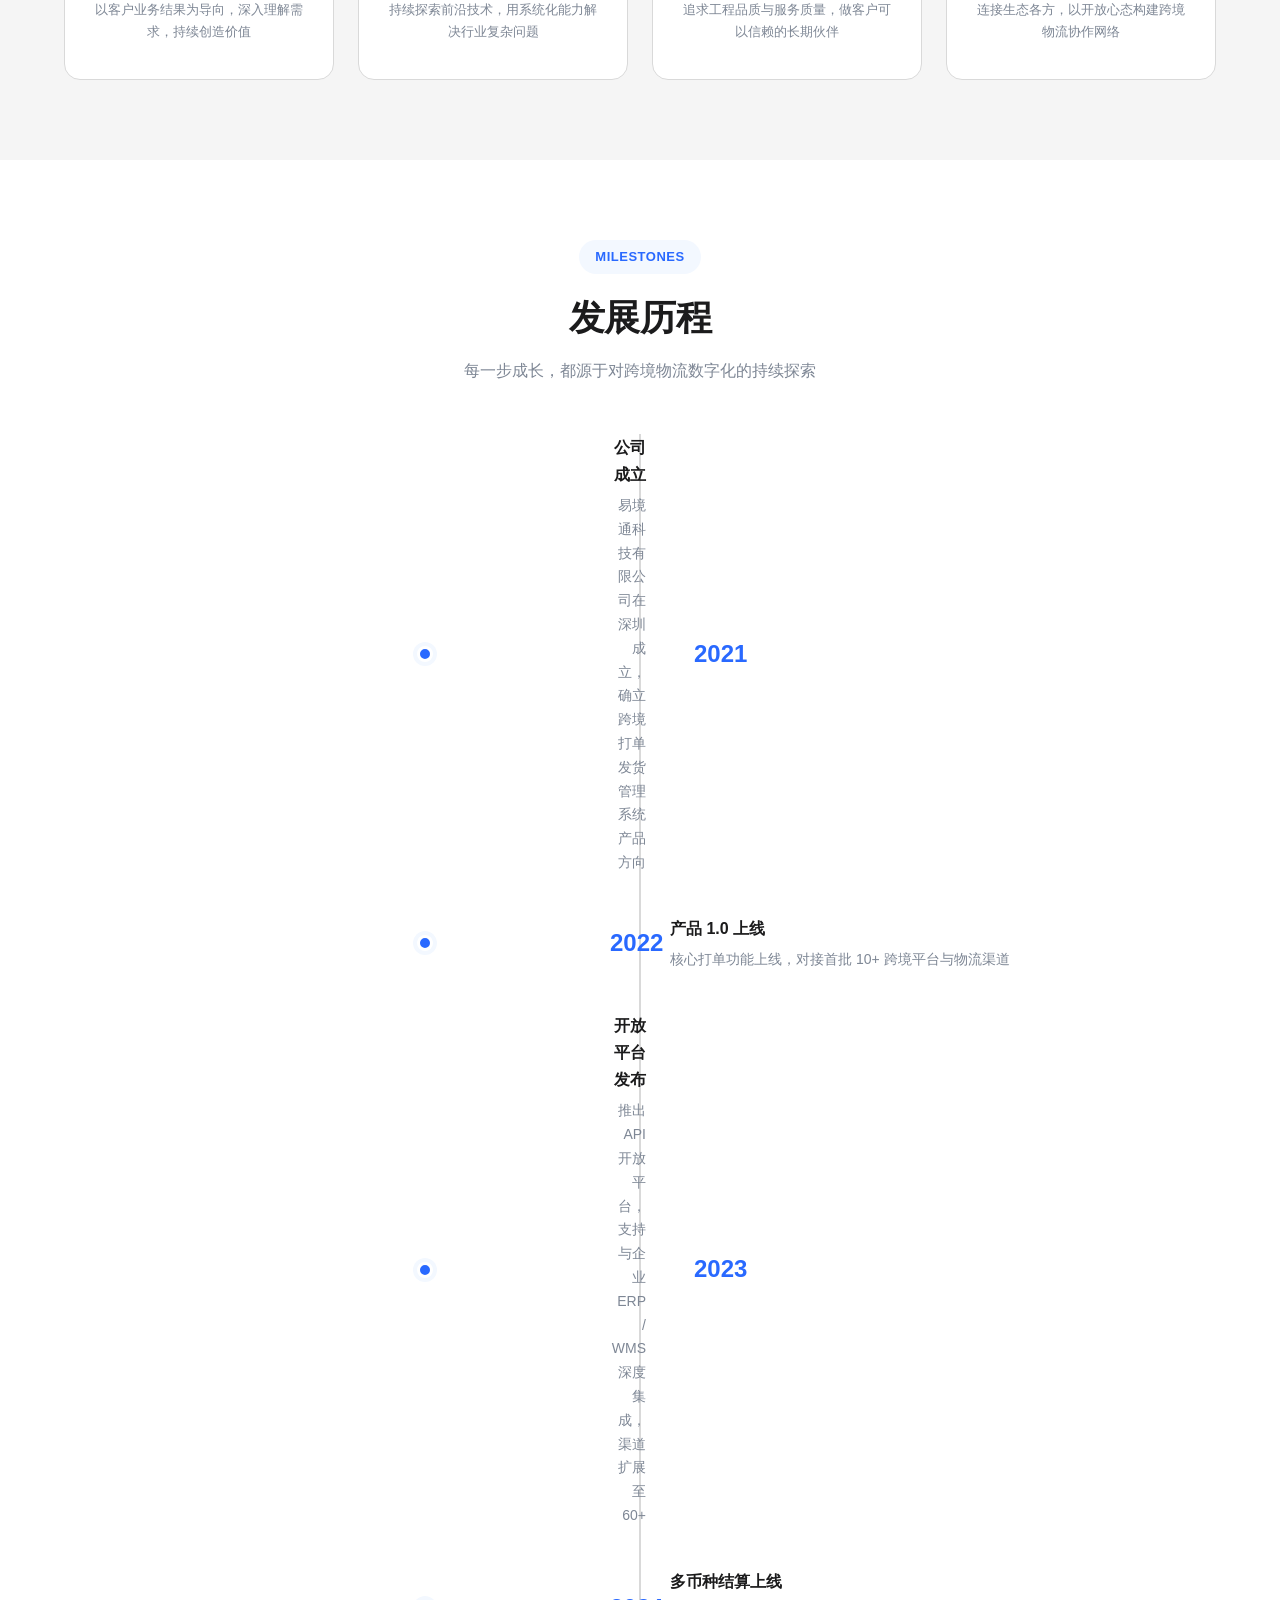
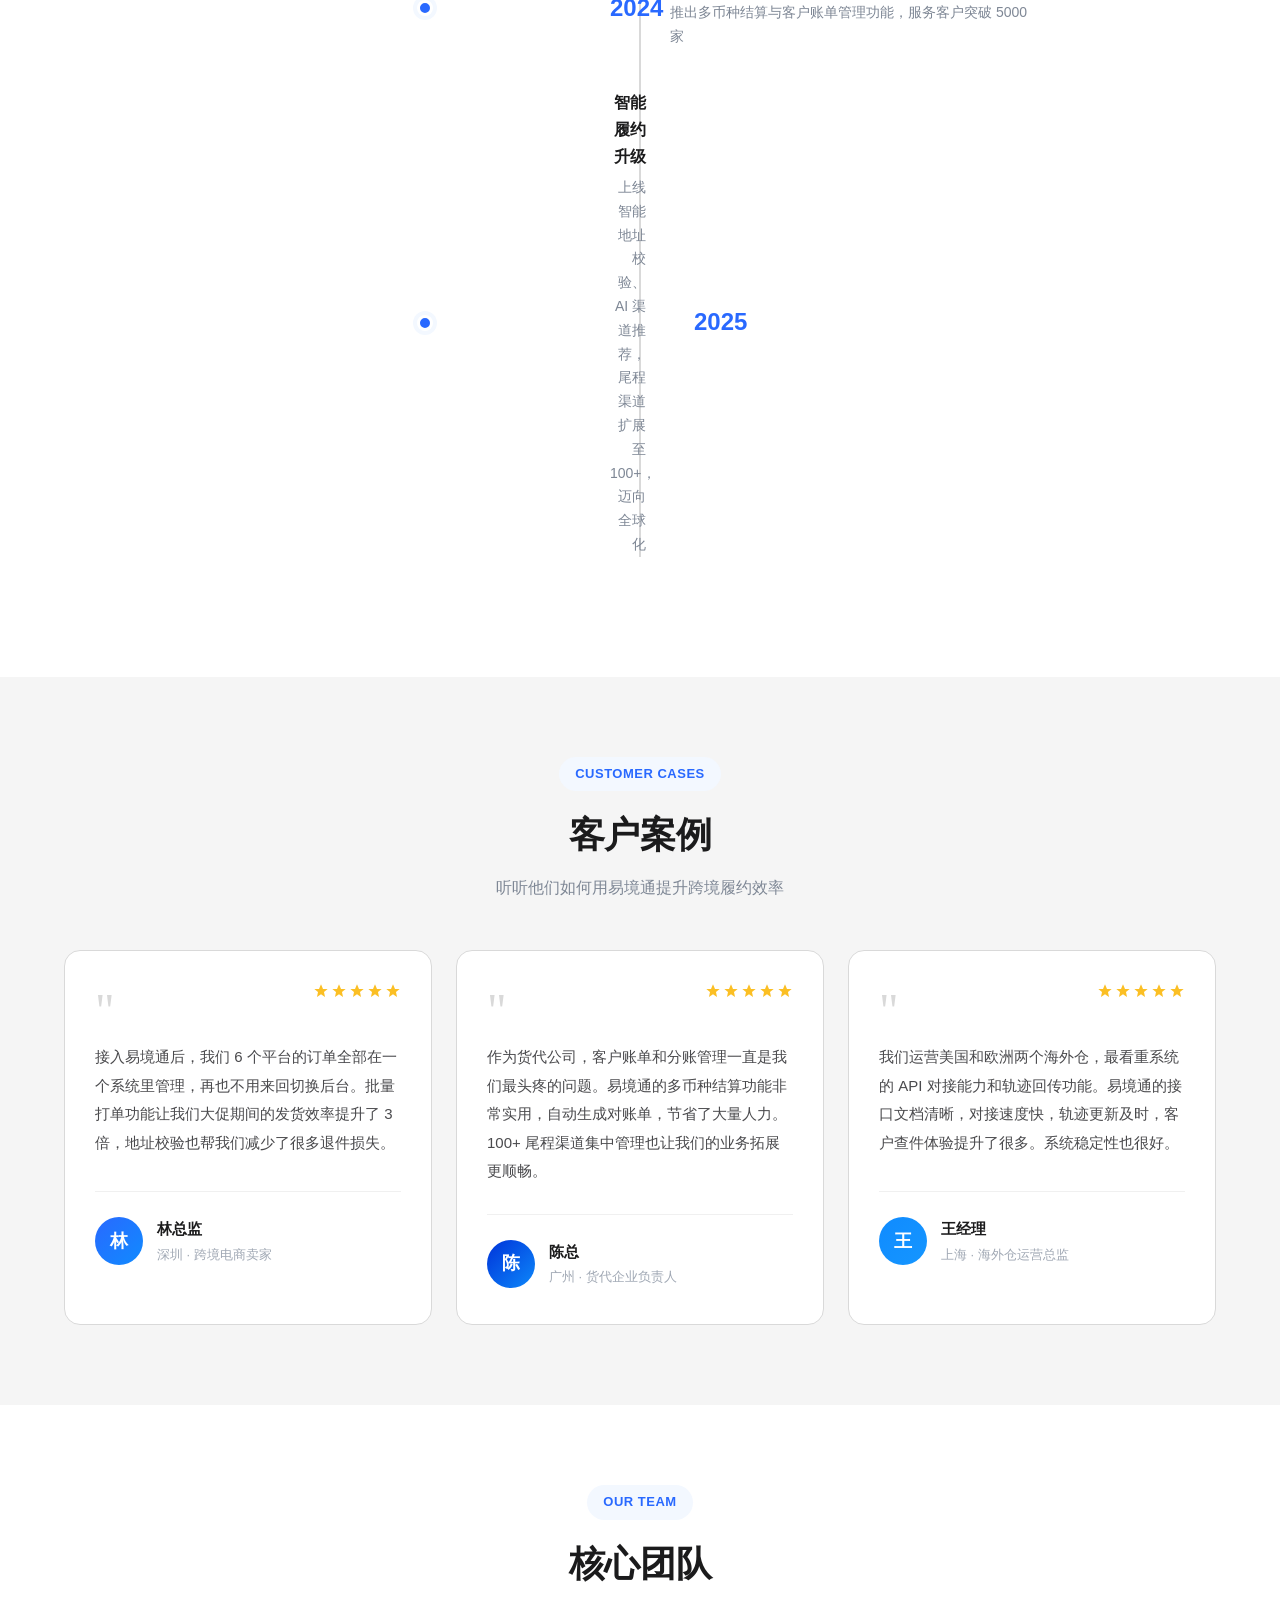
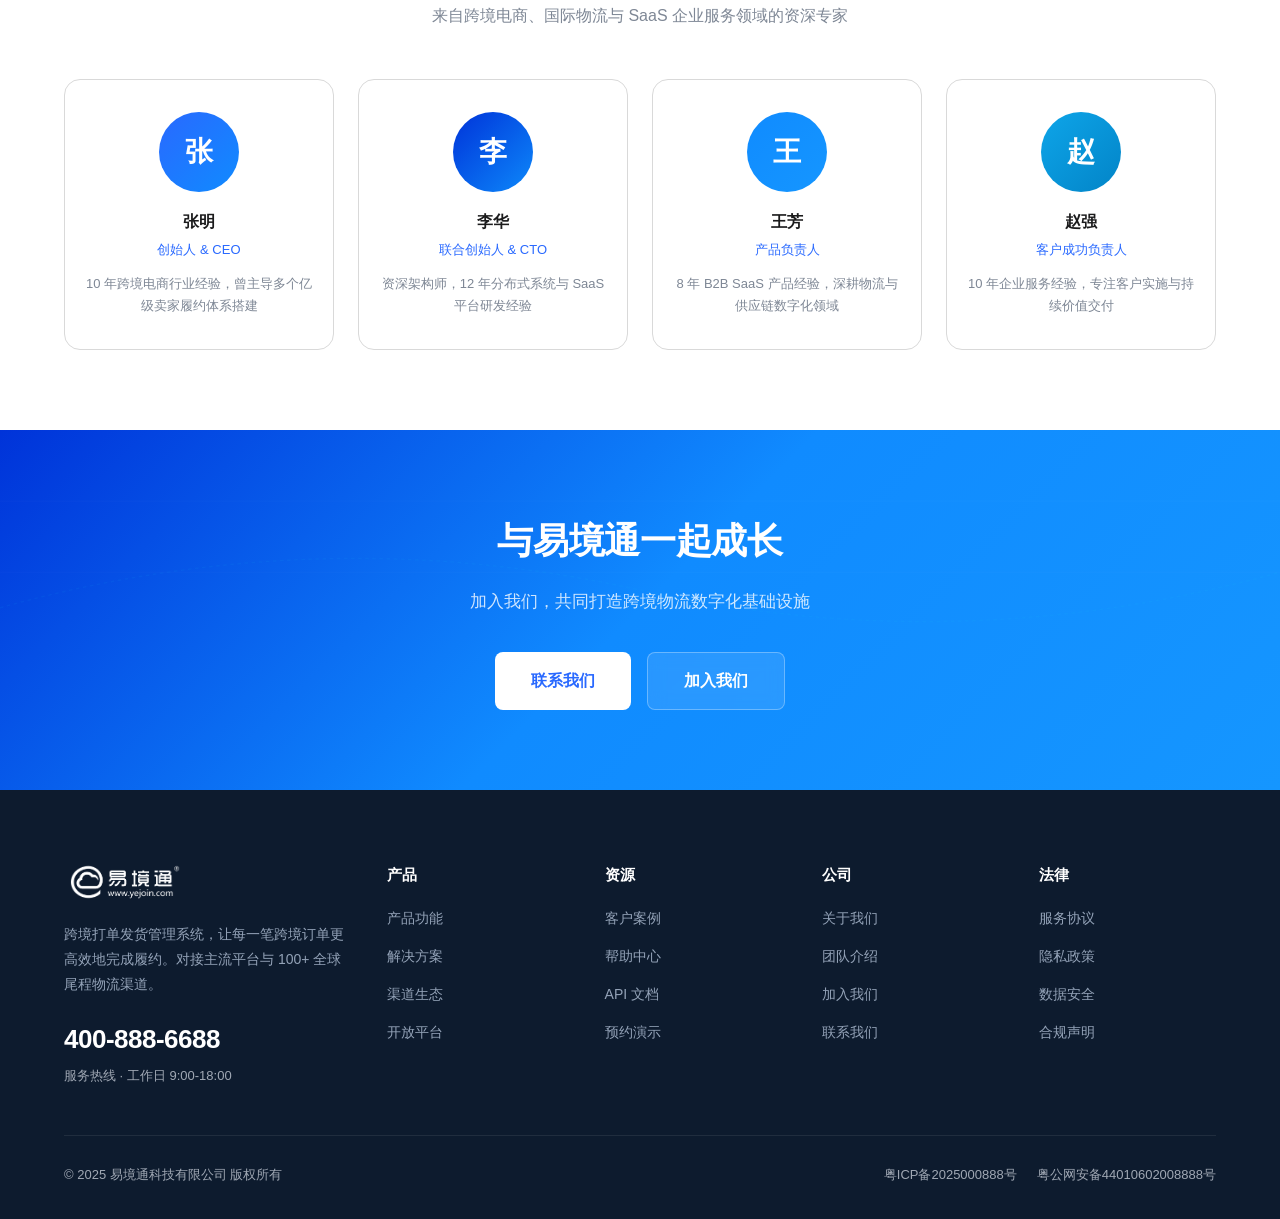
==== commit 87f3e2f6: "注册表单精简+模块顺序调整+Logo更换 - 注册表单只保留手机号+验证码两个字段 - 渠道生态模块移至核心功能矩阵前面 - 全站Logo替换为用户提供的品牌Logo(彩色版+白底版) - 顶部导航用" ====
--- a/about.html
+++ b/about.html
@@ -15,8 +15,7 @@
   <nav class="navbar" id="navbar">
     <div class="nav-inner">
       <a href="index.html" class="nav-logo">
-        <span class="logo-mark"><svg viewBox="0 0 24 24" fill="none"><path d="M12 2L3 7v6c0 5 3.8 9.7 9 11 5.2-1.3 9-6 9-11V7l-9-5z" stroke="#fff" stroke-width="2" stroke-linejoin="round"/><path d="M9 12l2 2 4-4" stroke="#fff" stroke-width="2" stroke-linecap="round" stroke-linejoin="round"/></svg></span>
-        易境通
+        <img src="assets/logo-color.png" alt="易境通" class="logo-img">
       </a>
       <ul class="nav-menu" id="navMenu">
         <li><a href="index.html">首页</a></li>
@@ -271,7 +270,9 @@
     <div class="container">
       <div class="footer-top">
         <div class="footer-brand">
-          <a href="index.html" class="nav-logo"><span class="logo-mark"><svg viewBox="0 0 24 24" fill="none"><path d="M12 2L3 7v6c0 5 3.8 9.7 9 11 5.2-1.3 9-6 9-11V7l-9-5z" stroke="#fff" stroke-width="2" stroke-linejoin="round"/><path d="M9 12l2 2 4-4" stroke="#fff" stroke-width="2" stroke-linecap="round" stroke-linejoin="round"/></svg></span>易境通</a>
+          <a href="index.html" class="nav-logo">
+            <img src="assets/logo-white.png" alt="易境通" class="logo-img-footer">
+          </a>
           <p>跨境打单发货管理系统，让每一笔跨境订单更高效地完成履约。对接主流平台与 100+ 全球尾程物流渠道。</p>
           <div class="footer-contact"><div class="hotline">400-888-6688</div><div class="hotline-label">服务热线 · 工作日 9:00-18:00</div></div>
         </div>
--- a/css/style.css
+++ b/css/style.css
@@ -206,6 +206,11 @@
   color: var(--t-1);
   letter-spacing: -.5px;
 }
+.nav-logo .logo-img {
+  height: 36px;
+  width: auto;
+  display: block;
+}
 .nav-logo .logo-mark {
   width: 36px; height: 36px;
   border-radius: 10px;
@@ -263,6 +268,12 @@
   border-bottom: 1px solid rgba(255,255,255,.08);
 }
 .footer-brand .nav-logo { color: #fff; margin-bottom: 20px; }
+.footer-brand .logo-img-footer {
+  height: 40px;
+  width: auto;
+  display: block;
+  filter: brightness(0) invert(1);
+}
 .footer-brand p { font-size: 14px; line-height: 1.8; max-width: 280px; }
 .footer-contact { margin-top: 20px; }
 .footer-contact .hotline {
--- a/css/home.css
+++ b/css/home.css
@@ -2,33 +2,33 @@
    易境通 - 首页专属样式
    ============================================ */
 
-/* ===== 1. 首屏 Hero ===== */
+/* ===== 1. 首屏 Hero — 浅蓝色渐变背景（对标紫鸟） ===== */
 .hero {
   position: relative;
-  min-height: 720px;
-  padding: calc(var(--nav-h) + 60px) 0 80px;
-  background: var(--grad-hero);
+  min-height: 700px;
+  padding: calc(var(--nav-h) + 50px) 0 70px;
+  background: linear-gradient(180deg, #e8f4ff 0%, #f0f8ff 40%, #ffffff 100%);
   overflow: hidden;
   display: flex;
   align-items: center;
 }
-/* 全球网络背景 */
+/* 装饰背景 */
 .hero-bg {
   position: absolute;
   inset: 0;
   z-index: 0;
-  opacity: .5;
+  opacity: .6;
 }
 .hero-bg svg { width: 100%; height: 100%; }
 .hero-glow {
   position: absolute;
-  width: 600px; height: 600px;
+  width: 500px; height: 500px;
   border-radius: 50%;
-  filter: blur(80px);
+  filter: blur(90px);
   z-index: 0;
 }
-.hero-glow--1 { top: -100px; right: -100px; background: rgba(16,139,255,.3); }
-.hero-glow--2 { bottom: -150px; left: -100px; background: rgba(0,51,217,.2); }
+.hero-glow--1 { top: -80px; right: 10%; background: rgba(67,189,255,.18); }
+.hero-glow--2 { bottom: -100px; left: 5%; background: rgba(21,150,255,.12); }
 
 .hero-inner {
   position: relative;
@@ -38,41 +38,41 @@
   gap: 56px;
   align-items: center;
 }
-.hero-content { color: #fff; }
+.hero-content { color: var(--t-1); }
 .hero-badge {
   display: inline-flex;
   align-items: center;
   gap: 8px;
   font-size: 13px;
   font-weight: 600;
-  color: #fff;
-  background: rgba(255,255,255,.12);
-  border: 1px solid rgba(255,255,255,.2);
+  color: var(--c-primary);
+  background: rgba(41,105,255,.08);
+  border: 1px solid rgba(41,105,255,.15);
   padding: 7px 18px;
   border-radius: var(--r-full);
-  margin-bottom: 28px;
-  backdrop-filter: blur(8px);
+  margin-bottom: 24px;
 }
 .hero-badge .dot {
   width: 8px; height: 8px;
   border-radius: 50%;
-  background: #6bb6ff;
-  box-shadow: 0 0 0 4px rgba(107,182,255,.3);
+  background: var(--c-primary);
+  box-shadow: 0 0 0 4px rgba(41,105,255,.15);
   animation: pulse 2s infinite;
 }
 @keyframes pulse {
-  0%,100% { box-shadow: 0 0 0 4px rgba(107,182,255,.3); }
-  50% { box-shadow: 0 0 0 8px rgba(107,182,255,.1); }
+  0%,100% { box-shadow: 0 0 0 4px rgba(41,105,255,.15); }
+  50% { box-shadow: 0 0 0 8px rgba(41,105,255,.05); }
 }
 .hero-title {
-  font-size: 46px;
+  font-size: 44px;
   font-weight: 700;
   line-height: 1.25;
   letter-spacing: -.5px;
-  margin-bottom: 20px;
+  margin-bottom: 18px;
+  color: var(--t-1);
 }
 .hero-title .grad {
-  background: linear-gradient(95deg, #6bb6ff 0%, #43bdff 100%);
+  background: linear-gradient(95deg, #108bff 0%, #1596ff 100%);
   -webkit-background-clip: text;
   background-clip: text;
   -webkit-text-fill-color: transparent;
@@ -80,46 +80,55 @@
 .hero-sub {
   font-size: 20px;
   font-weight: 500;
-  color: rgba(255,255,255,.9);
-  margin-bottom: 20px;
+  color: var(--t-2);
+  margin-bottom: 18px;
 }
 .hero-desc {
   font-size: 15px;
   line-height: 1.9;
-  color: rgba(255,255,255,.7);
-  margin-bottom: 36px;
+  color: var(--t-3);
+  margin-bottom: 32px;
   max-width: 540px;
 }
-.hero-actions { display: flex; gap: 16px; margin-bottom: 40px; }
+.hero-actions { display: flex; gap: 16px; margin-bottom: 36px; }
 .hero-stats {
   display: flex;
   gap: 40px;
-  padding-top: 32px;
-  border-top: 1px solid rgba(255,255,255,.15);
+  padding-top: 28px;
+  border-top: 1px solid rgba(41,105,255,.1);
 }
 .hero-stat .num {
-  font-size: 32px; font-weight: 800; color: #fff;
+  font-size: 32px; font-weight: 700; color: var(--c-primary);
   line-height: 1;
 }
 .hero-stat .num span { font-size: 18px; }
-.hero-stat .label { font-size: 13px; color: rgba(255,255,255,.6); margin-top: 8px; }
-
-/* 预约表单卡片 */
+.hero-stat .label { font-size: 13px; color: var(--t-3); margin-top: 8px; }
+
+/* 注册卡片 — 对标紫鸟浅蓝渐变 */
 .hero-form {
-  background: rgba(255,255,255,.97);
+  background: linear-gradient(180deg, #e8f4ff 0%, #ffffff 20%);
+  border: 1px solid rgba(67,189,255,.2);
   border-radius: var(--r-xl);
-  padding: 36px 32px;
-  box-shadow: 0 32px 80px rgba(0,0,0,.25);
-  backdrop-filter: blur(20px);
-  position: relative;
+  padding: 32px 30px;
+  box-shadow: 0 12px 48px rgba(67,189,255,.15);
+  position: relative;
+}
+.hero-form h3 {
+  font-size: 22px; font-weight: 700; color: var(--t-1);
+  margin-bottom: 4px;
+}
+.hero-form .form-sub { font-size: 14px; color: var(--t-3); margin-bottom: 22px; }
+.hero-form .form-promo {
+  display: inline-flex; align-items: center; gap: 6px;
+  font-size: 13px; font-weight: 600;
+  color: #ff4d4f;
+  background: #fff0f0;
+  padding: 5px 14px;
+  border-radius: var(--r-full);
+  margin-bottom: 18px;
 }
 .hero-form::before {
-  content: '';
-  position: absolute;
-  top: 0; left: 0; right: 0;
-  height: 4px;
-  background: var(--grad-btn);
-  border-radius: var(--r-xl) var(--r-xl) 0 0;
+  display: none;
 }
 .hero-form h3 {
   font-size: 22px; font-weight: 700; color: var(--t-1);
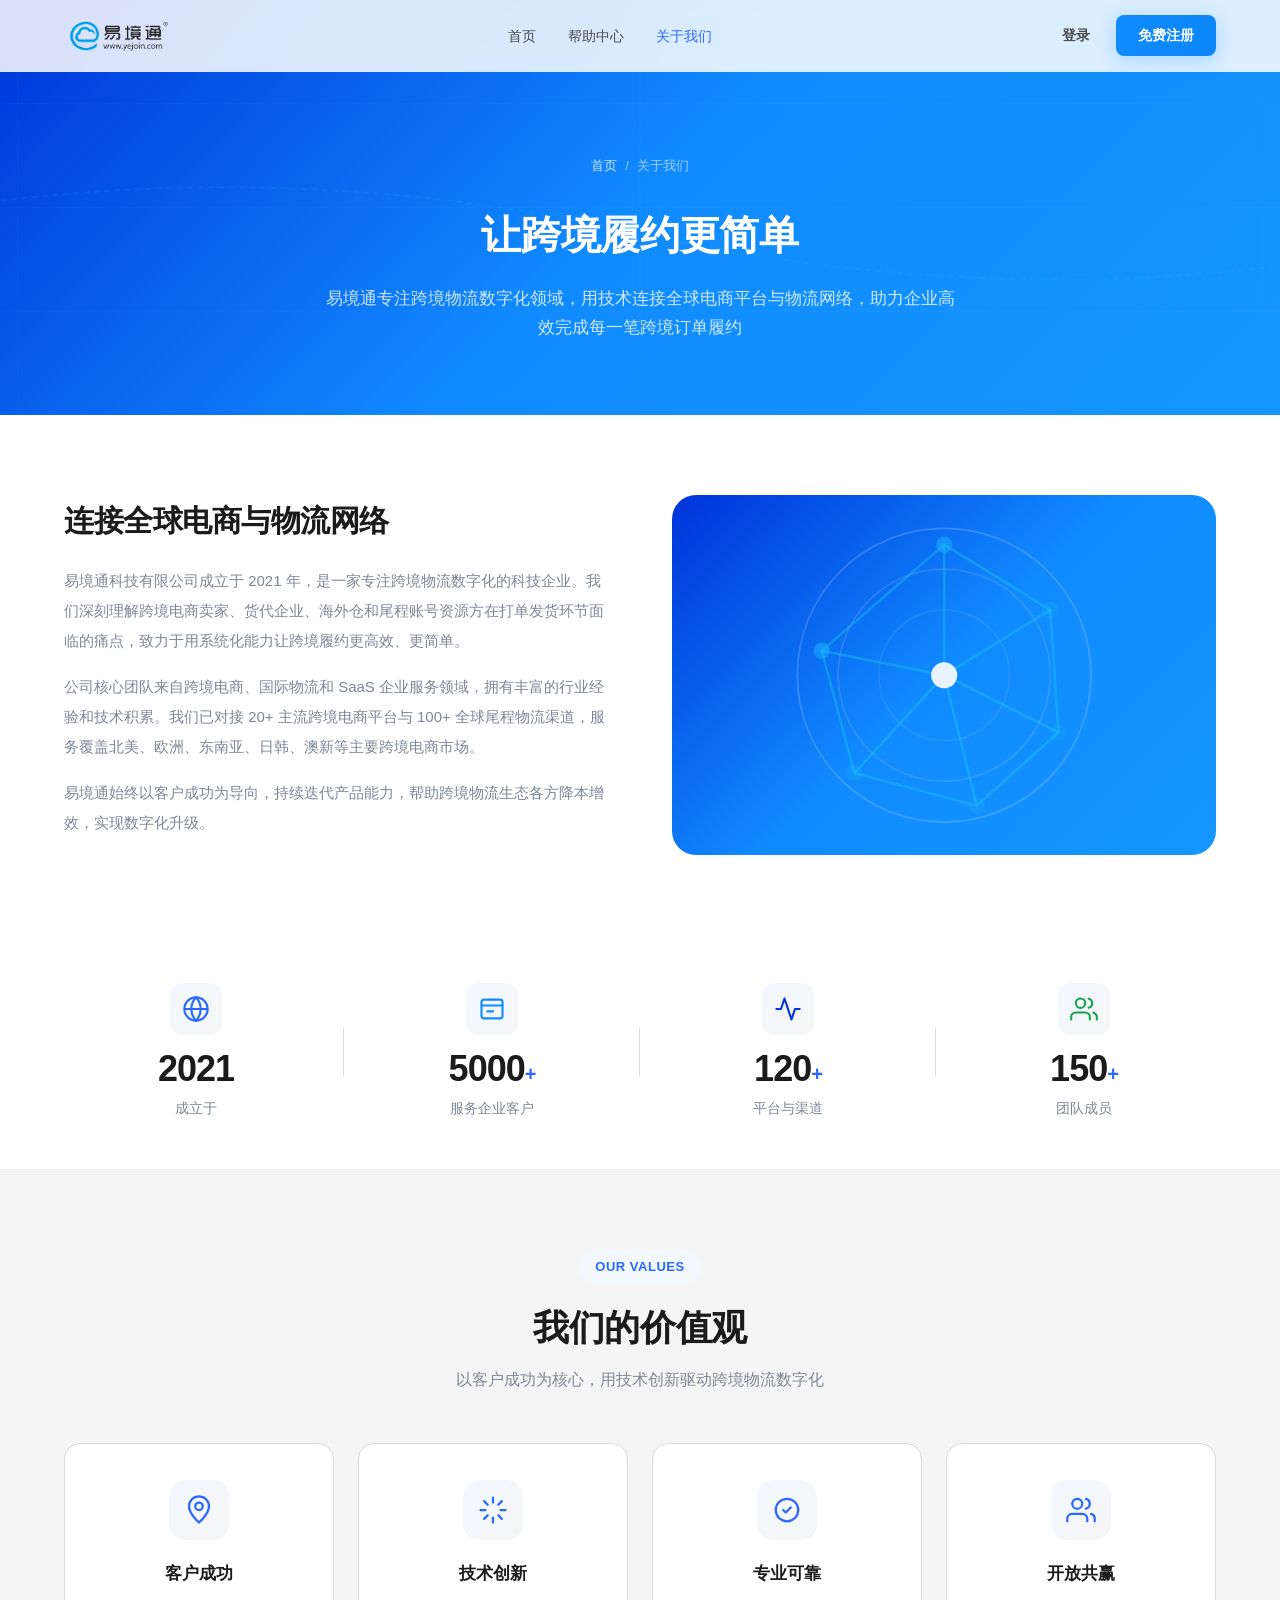
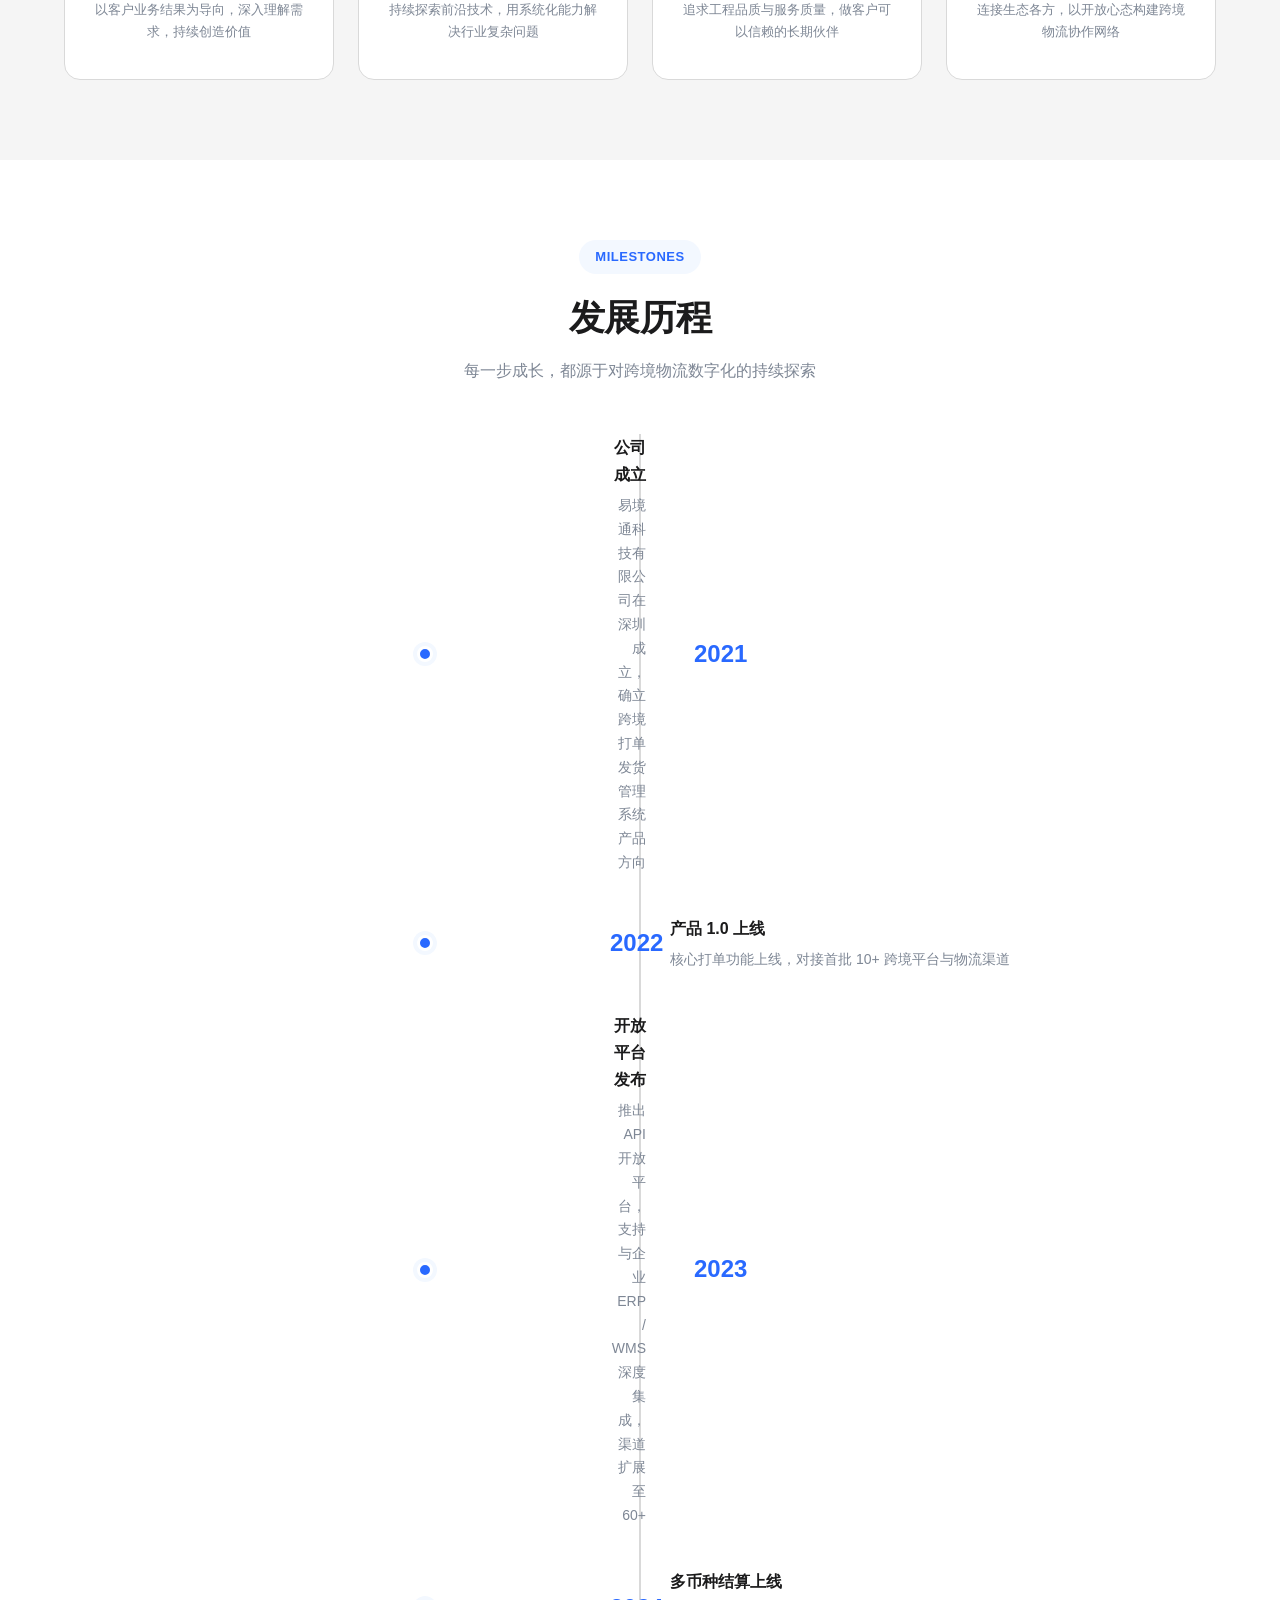
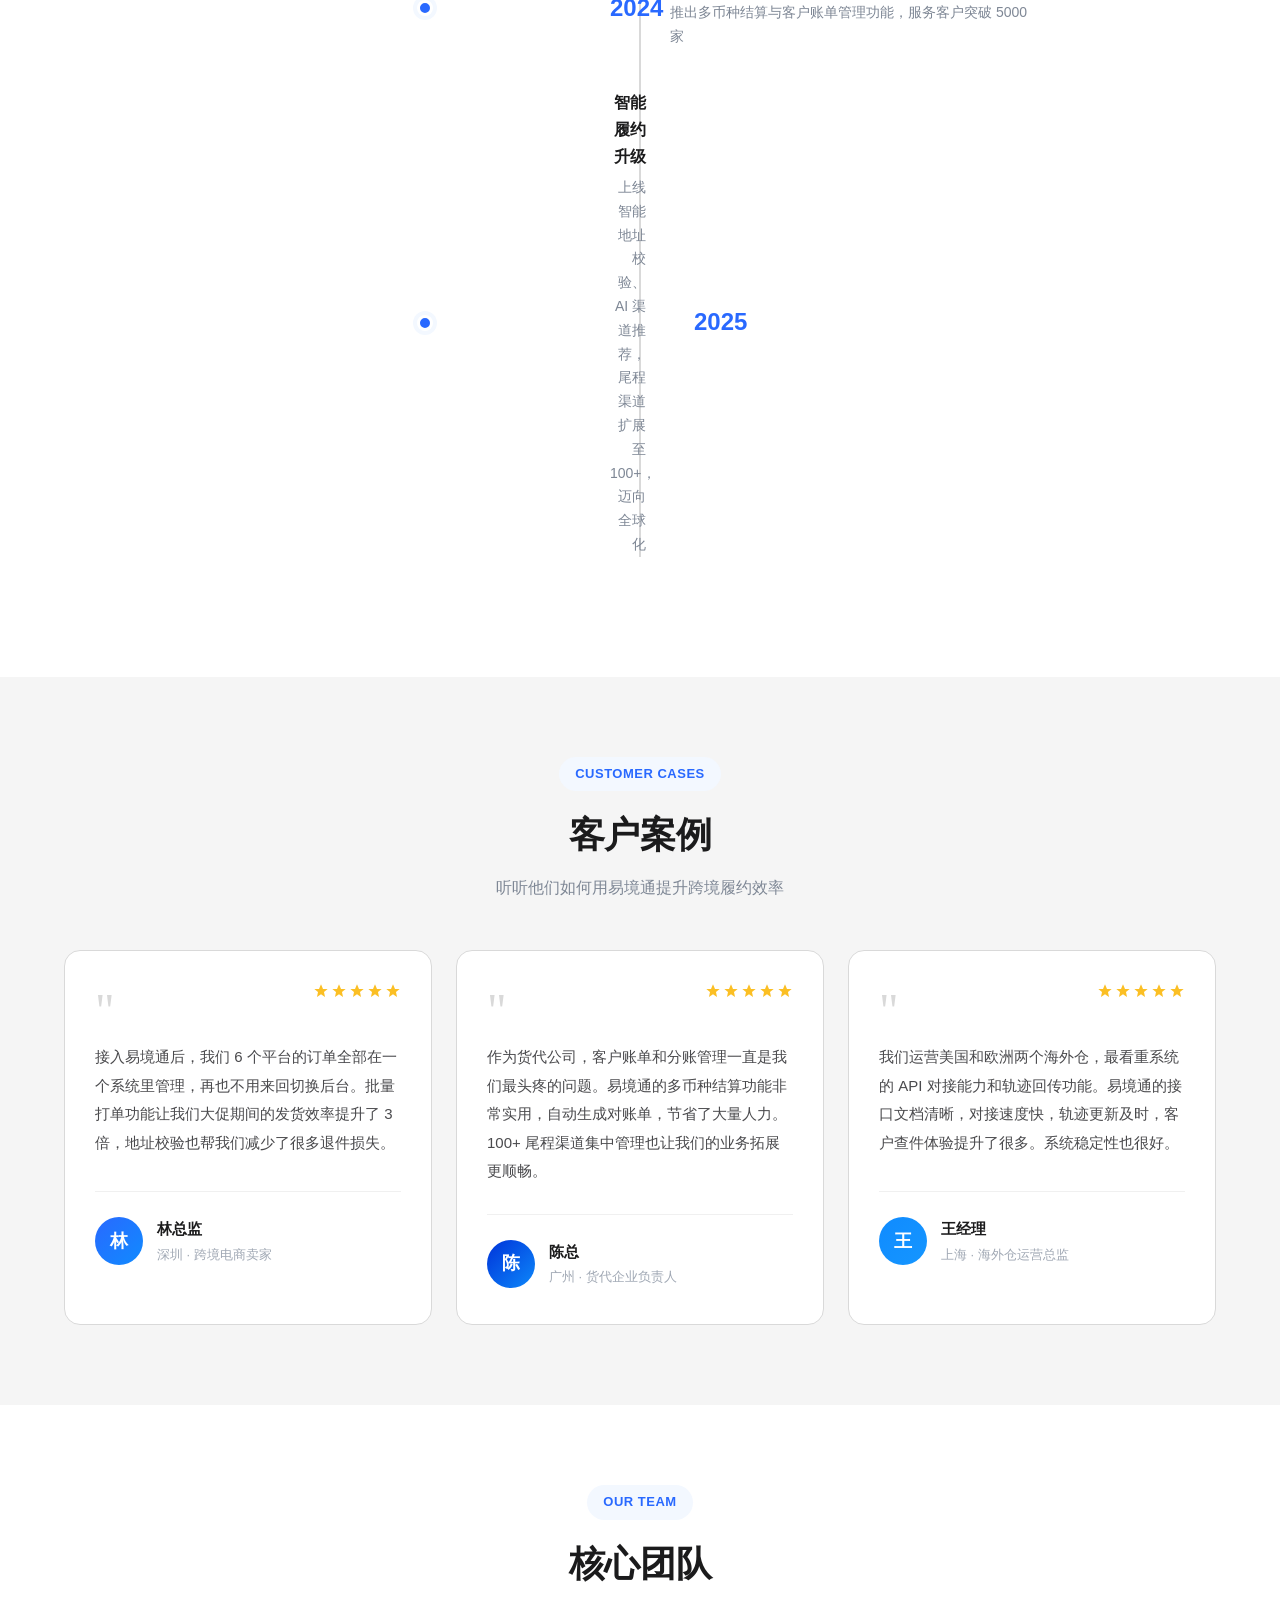
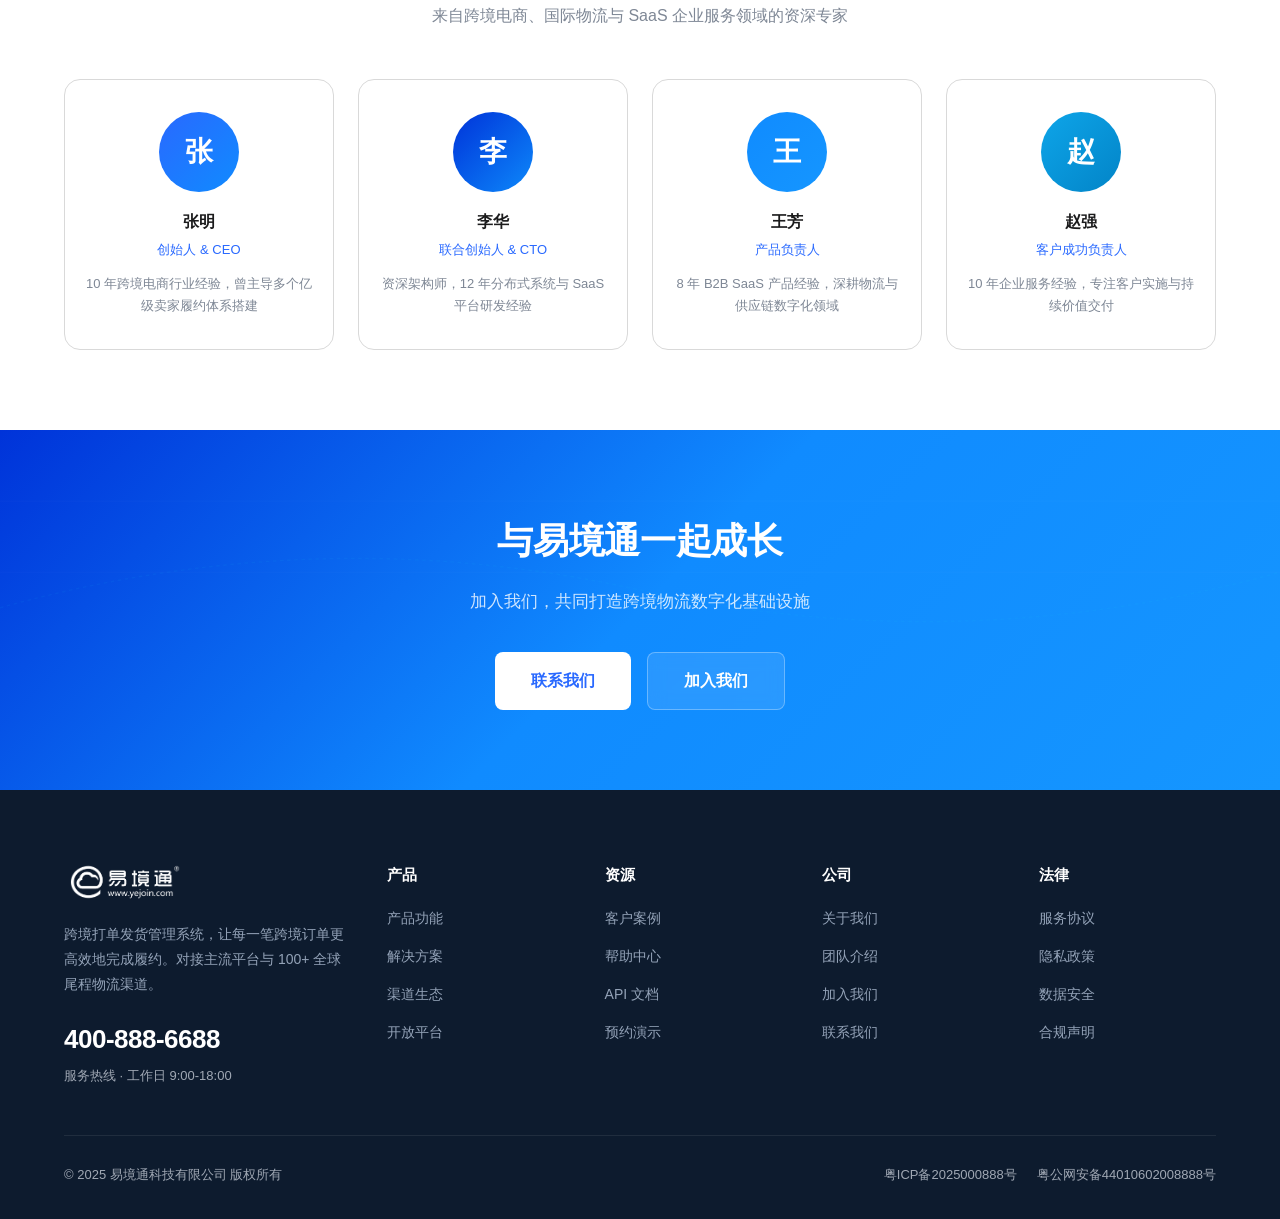
==== commit 37df2e14: "大改版：精简导航+缩短Banner+资讯滚动+帮助中心 - 导航精简为3项：首页、帮助中心、关于我们 + 登录/注册按钮 - Banner移除注册表单，高度从720px缩短至547px(利于SEO) " ====
--- a/about.html
+++ b/about.html
@@ -19,17 +19,12 @@
       </a>
       <ul class="nav-menu" id="navMenu">
         <li><a href="index.html">首页</a></li>
-        <li><a href="products.html">产品功能</a></li>
-        <li><a href="products.html#solution">解决方案</a></li>
-        <li><a href="products.html#ecology">渠道生态</a></li>
-        <li><a href="products.html#open">开放平台</a></li>
-        <li><a href="about.html#cases" class="active">客户案例</a></li>
-        <li><a href="contact.html">帮助中心</a></li>
-        <li><a href="about.html">关于我们</a></li>
+        <li><a href="help.html">帮助中心</a></li>
+        <li><a href="about.html" class="active">关于我们</a></li>
       </ul>
       <div class="nav-actions">
-        <a href="contact.html" class="btn btn--outline">预约演示</a>
-        <a href="contact.html" class="btn btn--primary">免费体验</a>
+        <a href="#" class="nav-login">登录</a>
+        <a href="#" class="btn btn--primary">免费注册</a>
       </div>
       <button class="nav-toggle" id="navToggle" aria-label="菜单"><span></span><span></span><span></span></button>
     </div>
@@ -258,8 +253,8 @@
         <h2>与易境通一起成长</h2>
         <p>加入我们，共同打造跨境物流数字化基础设施</p>
         <div class="cta-actions">
-          <a href="contact.html" class="btn btn--white btn--lg">联系我们</a>
-          <a href="contact.html" class="btn btn--ghost btn--lg">加入我们</a>
+          <a href="help.html" class="btn btn--white btn--lg">联系我们</a>
+          <a href="help.html" class="btn btn--ghost btn--lg">加入我们</a>
         </div>
       </div>
     </div>
@@ -276,9 +271,9 @@
           <p>跨境打单发货管理系统，让每一笔跨境订单更高效地完成履约。对接主流平台与 100+ 全球尾程物流渠道。</p>
           <div class="footer-contact"><div class="hotline">400-888-6688</div><div class="hotline-label">服务热线 · 工作日 9:00-18:00</div></div>
         </div>
-        <div class="footer-col"><h4>产品</h4><ul><li><a href="products.html">产品功能</a></li><li><a href="products.html#solution">解决方案</a></li><li><a href="products.html#ecology">渠道生态</a></li><li><a href="products.html#open">开放平台</a></li></ul></div>
-        <div class="footer-col"><h4>资源</h4><ul><li><a href="about.html#cases">客户案例</a></li><li><a href="contact.html">帮助中心</a></li><li><a href="products.html#open">API 文档</a></li><li><a href="contact.html">预约演示</a></li></ul></div>
-        <div class="footer-col"><h4>公司</h4><ul><li><a href="about.html">关于我们</a></li><li><a href="about.html">团队介绍</a></li><li><a href="about.html">加入我们</a></li><li><a href="contact.html">联系我们</a></li></ul></div>
+        <div class="footer-col"><h4>产品</h4><ul><li><a href="help.html">产品功能</a></li><li><a href="help.html#solution">解决方案</a></li><li><a href="help.html#ecology">渠道生态</a></li><li><a href="help.html#open">开放平台</a></li></ul></div>
+        <div class="footer-col"><h4>资源</h4><ul><li><a href="about.html#cases">客户案例</a></li><li><a href="help.html">帮助中心</a></li><li><a href="help.html#open">API 文档</a></li><li><a href="help.html">预约演示</a></li></ul></div>
+        <div class="footer-col"><h4>公司</h4><ul><li><a href="about.html">关于我们</a></li><li><a href="about.html">团队介绍</a></li><li><a href="about.html">加入我们</a></li><li><a href="help.html">联系我们</a></li></ul></div>
         <div class="footer-col"><h4>法律</h4><ul><li><a href="#">服务协议</a></li><li><a href="#">隐私政策</a></li><li><a href="#">数据安全</a></li><li><a href="#">合规声明</a></li></ul></div>
       </div>
       <div class="footer-bottom"><div>© 2025 易境通科技有限公司 版权所有</div><div class="links"><a href="#">粤ICP备2025000888号</a><a href="#">粤公网安备44010602008888号</a></div></div>
--- a/css/style.css
+++ b/css/style.css
@@ -234,8 +234,10 @@
 }
 .nav-menu a:hover { color: var(--c-primary); background: var(--bg-blue-soft); }
 .nav-menu a.active { color: var(--c-primary); }
-.nav-actions { display: flex; align-items: center; gap: 12px; }
+.nav-actions { display: flex; align-items: center; gap: 10px; }
 .nav-actions .btn { padding: 9px 22px; font-size: 14px; }
+.nav-actions .nav-login { font-size: 14px; font-weight: 600; color: var(--t-2); padding: 9px 16px; }
+.nav-actions .nav-login:hover { color: var(--c-primary); }
 .nav-toggle {
   display: none;
   width: 40px; height: 40px;
--- a/css/home.css
+++ b/css/home.css
@@ -2,15 +2,13 @@
    易境通 - 首页专属样式
    ============================================ */
 
-/* ===== 1. 首屏 Hero — 浅蓝色渐变背景（对标紫鸟） ===== */
+/* ===== 1. 首屏 Hero — 浅蓝色渐变背景（精简居中版） ===== */
 .hero {
   position: relative;
-  min-height: 700px;
-  padding: calc(var(--nav-h) + 50px) 0 70px;
+  padding: calc(var(--nav-h) + 50px) 0 56px;
   background: linear-gradient(180deg, #e8f4ff 0%, #f0f8ff 40%, #ffffff 100%);
   overflow: hidden;
-  display: flex;
-  align-items: center;
+  text-align: center;
 }
 /* 装饰背景 */
 .hero-bg {
@@ -30,14 +28,17 @@
 .hero-glow--1 { top: -80px; right: 10%; background: rgba(67,189,255,.18); }
 .hero-glow--2 { bottom: -100px; left: 5%; background: rgba(21,150,255,.12); }
 
-.hero-inner {
-  position: relative;
-  z-index: 2;
-  display: grid;
-  grid-template-columns: 1.15fr .85fr;
-  gap: 56px;
-  align-items: center;
-}
+.hero-inner--center {
+  grid-template-columns: 1fr;
+  gap: 0;
+}
+.hero-content--center {
+  max-width: 720px;
+  margin: 0 auto;
+  text-align: center;
+}
+.hero-content--center .hero-actions { justify-content: center; }
+.hero-content--center .hero-desc { margin: 0 auto 32px; }
 .hero-content { color: var(--t-1); }
 .hero-badge {
   display: inline-flex;
@@ -628,6 +629,86 @@
 .cta-inner p { font-size: 17px; color: rgba(255,255,255,.8); margin-bottom: 36px; }
 .cta-actions { display: flex; gap: 16px; justify-content: center; }
 
+/* ===== 资讯/产品更新滚动 ===== */
+.news-scroll-section {
+  padding: 56px 0 64px;
+  background: #fff;
+}
+.news-scroll-head {
+  display: flex;
+  align-items: center;
+  justify-content: space-between;
+  margin-bottom: 32px;
+}
+.news-scroll-title {
+  font-size: 28px; font-weight: 700; color: var(--t-1);
+  letter-spacing: -.3px;
+}
+.news-scroll-more {
+  font-size: 14px; font-weight: 600; color: var(--c-primary);
+}
+.news-scroll-more:hover { color: var(--c-primary-dark); }
+.news-scroll-wrap {
+  overflow: hidden;
+  position: relative;
+  -webkit-mask-image: linear-gradient(90deg, transparent, #000 40px, #000 calc(100% - 40px), transparent);
+  mask-image: linear-gradient(90deg, transparent, #000 40px, #000 calc(100% - 40px), transparent);
+}
+.news-scroll-track {
+  display: flex;
+  gap: 20px;
+  animation: newsScroll 40s linear infinite;
+  width: max-content;
+}
+.news-scroll-wrap:hover .news-scroll-track {
+  animation-play-state: paused;
+}
+@keyframes newsScroll {
+  0% { transform: translateX(0); }
+  100% { transform: translateX(calc(-50%)); }
+}
+.news-card {
+  width: 340px;
+  flex-shrink: 0;
+  background: #fff;
+  border: 1px solid var(--bd-1);
+  border-radius: var(--r-lg);
+  overflow: hidden;
+  transition: all .35s var(--ease);
+  display: block;
+}
+.news-card:hover {
+  box-shadow: var(--sh-lg);
+  transform: translateY(-4px);
+  border-color: transparent;
+}
+.news-card-img {
+  width: 100%; height: 160px;
+  display: flex; align-items: center; justify-content: center;
+}
+.news-card-img svg { width: 48px; height: 48px; }
+.news-card-body { padding: 20px 22px; }
+.news-card-tag {
+  display: inline-block;
+  font-size: 12px; font-weight: 600;
+  color: var(--c-primary);
+  background: var(--bg-blue-soft);
+  padding: 3px 10px;
+  border-radius: var(--r-full);
+  margin-bottom: 12px;
+}
+.news-card-body h3 {
+  font-size: 16px; font-weight: 700; color: var(--t-1);
+  line-height: 1.5; margin-bottom: 8px;
+}
+.news-card-body p {
+  font-size: 13px; color: var(--t-3); line-height: 1.7;
+  margin-bottom: 12px;
+}
+.news-card-date {
+  font-size: 12px; color: var(--t-4);
+}
+
 /* ===== 响应式 ===== */
 @media (max-width: 1024px) {
   .hero-inner { grid-template-columns: 1fr; gap: 40px; }
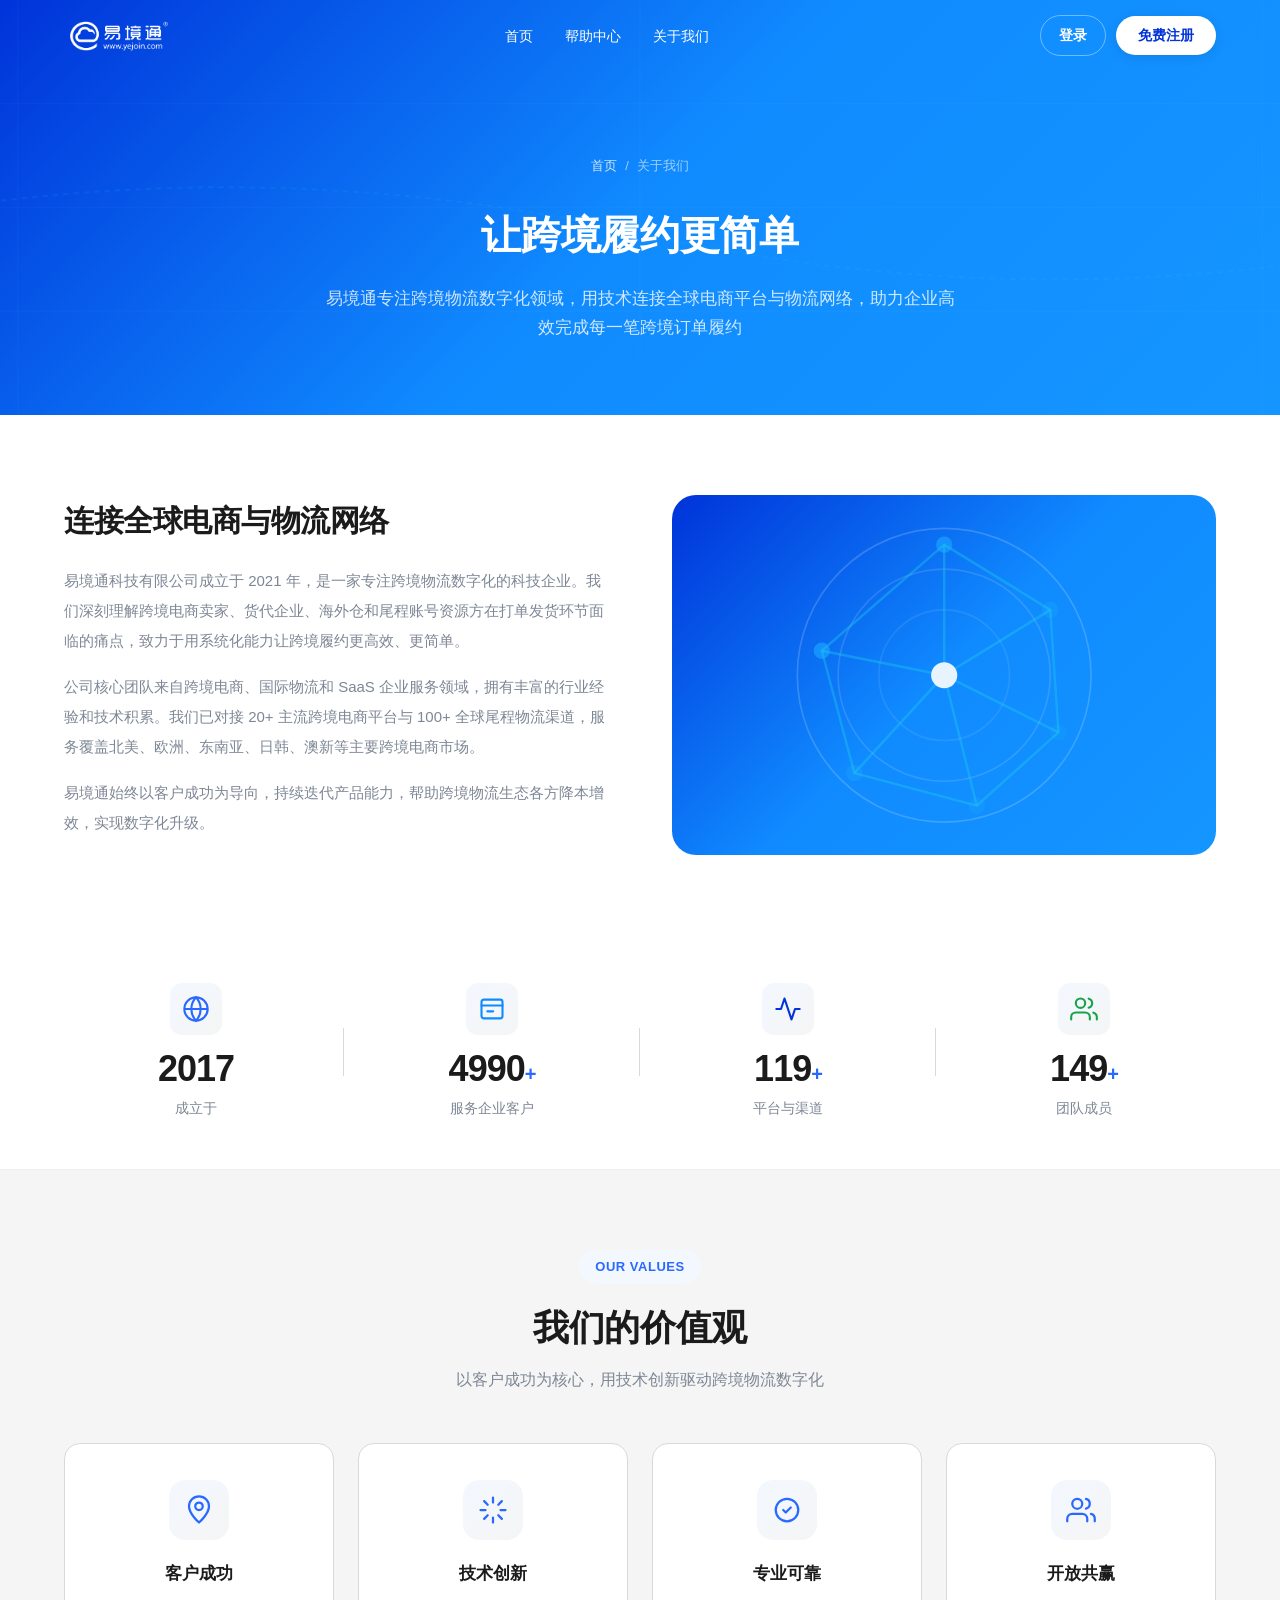
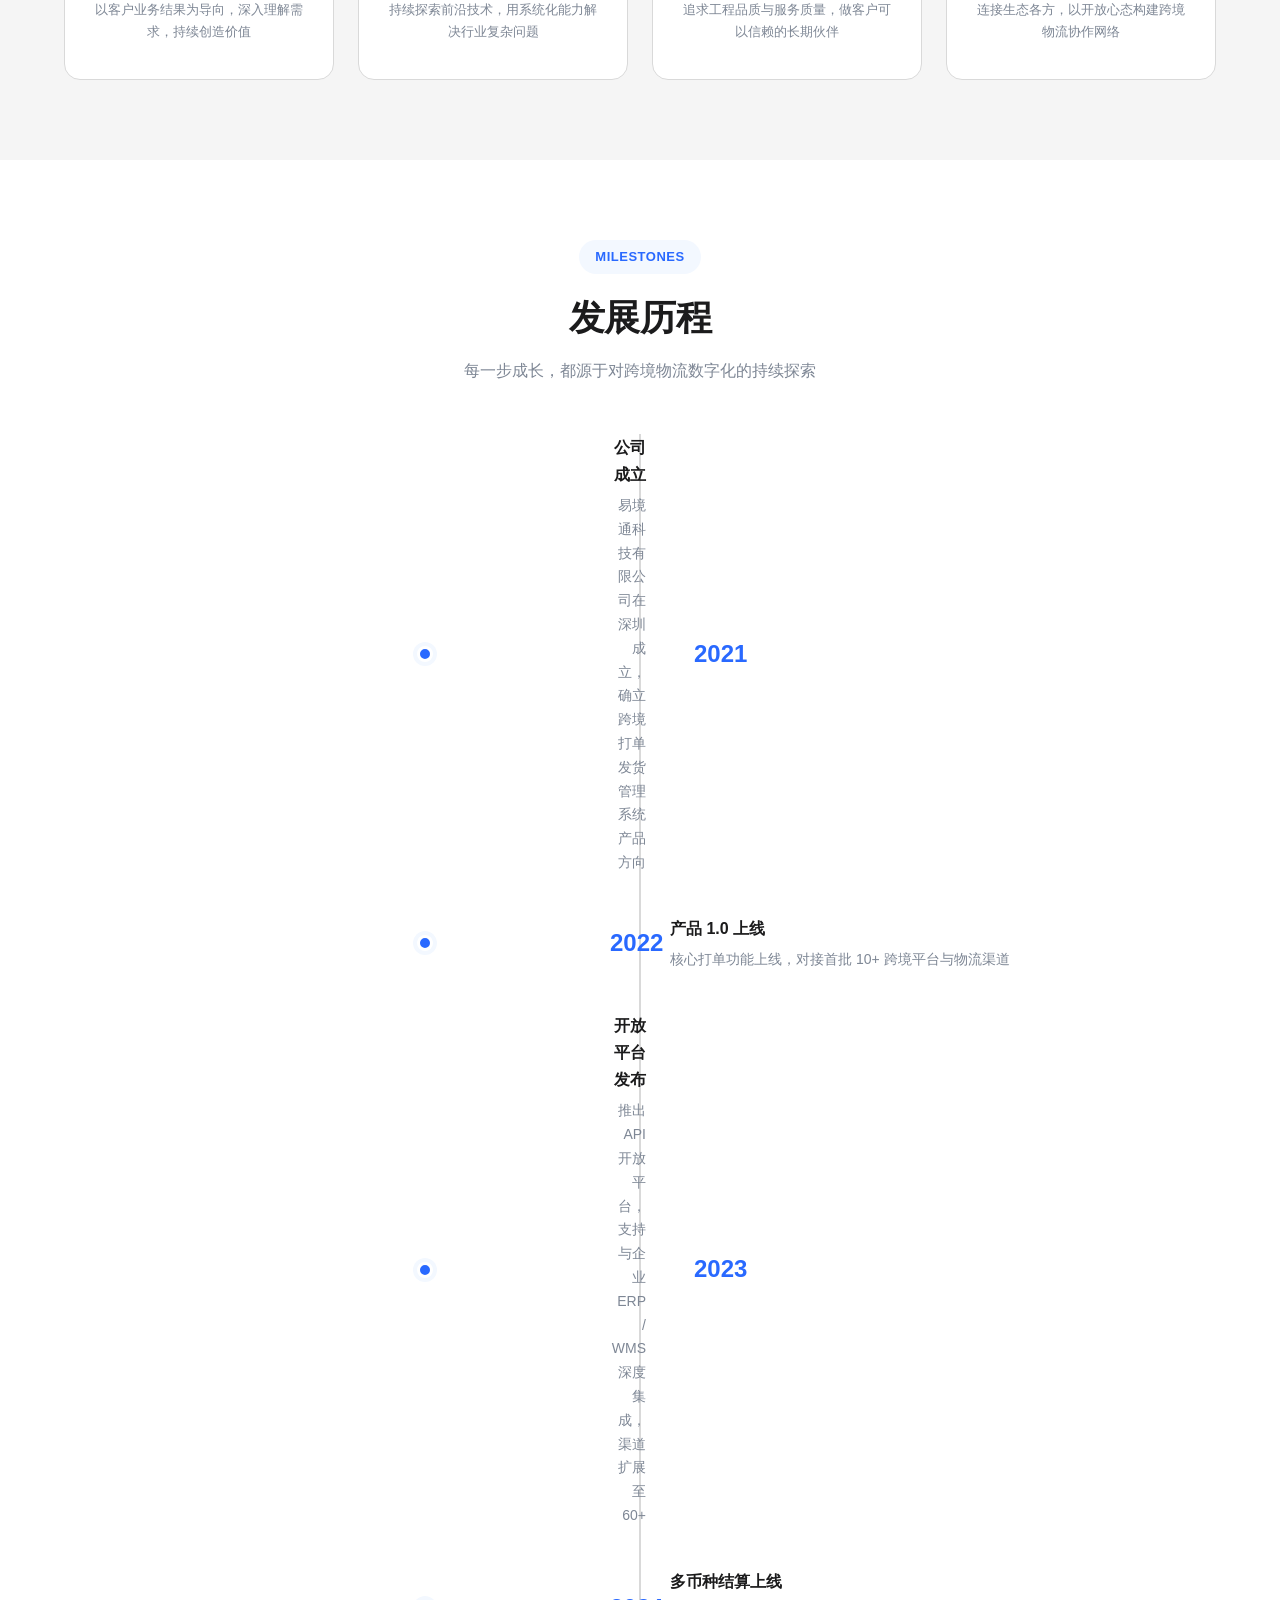
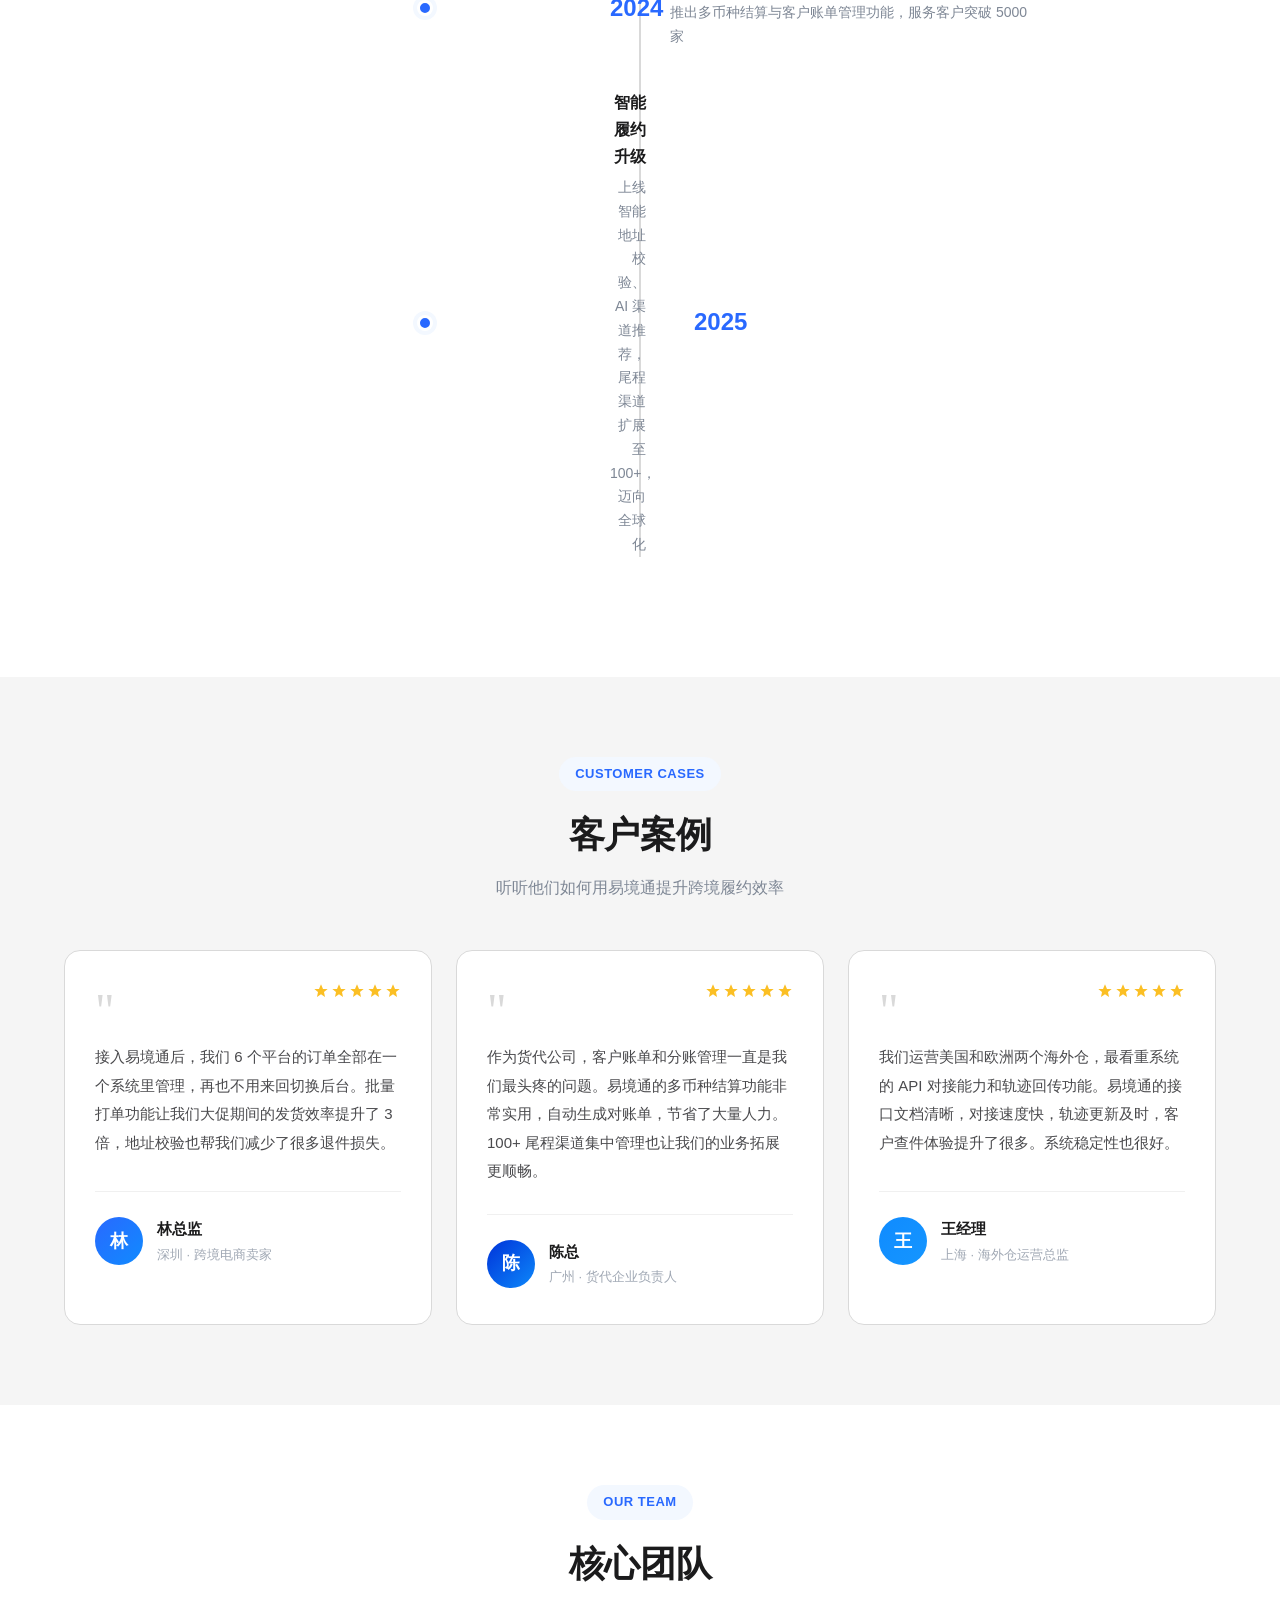
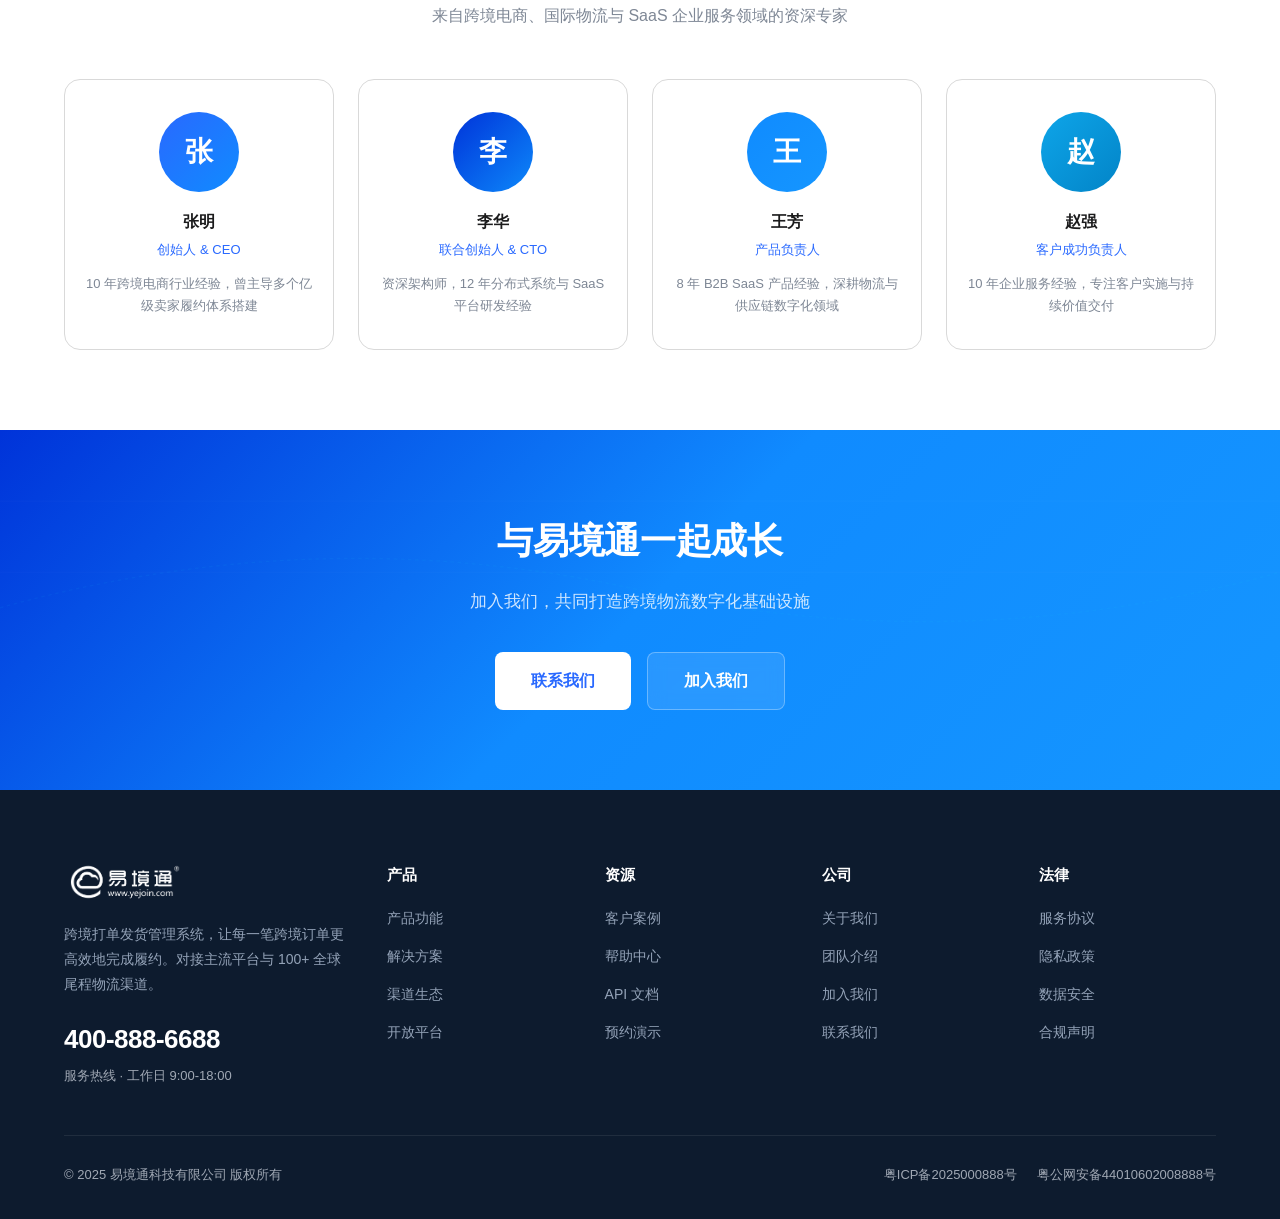
==== commit 7968a0a1: "优化导航栏(透明覆盖式)+Banner深蓝背景+资讯去标题 - 导航栏改为透明覆盖式(参考JFWMS)：首页时透明白字，滚动后白底深字 - 登录按钮：透明圆角白字，滚动后描边深字 - 注册按钮：白底蓝" ====
--- a/about.html
+++ b/about.html
@@ -12,7 +12,7 @@
 <body>
 
   <!-- 导航 -->
-  <nav class="navbar" id="navbar">
+  <nav class="navbar navbar--solid scrolled" id="navbar">
     <div class="nav-inner">
       <a href="index.html" class="nav-logo">
         <img src="assets/logo-color.png" alt="易境通" class="logo-img">
@@ -24,7 +24,7 @@
       </ul>
       <div class="nav-actions">
         <a href="#" class="nav-login">登录</a>
-        <a href="#" class="btn btn--primary">免费注册</a>
+        <a href="index.html#register" class="btn btn--register">免费注册</a>
       </div>
       <button class="nav-toggle" id="navToggle" aria-label="菜单"><span></span><span></span><span></span></button>
     </div>
--- a/css/style.css
+++ b/css/style.css
@@ -171,23 +171,32 @@
 .btn--block { width: 100%; }
 .btn svg { width: 18px; height: 18px; }
 
-/* ===== 导航栏 ===== */
+/* ===== 导航栏 — 透明覆盖式（参考JFWMS） ===== */
 .navbar {
   position: fixed;
   top: 0; left: 0; right: 0;
   height: var(--nav-h);
   z-index: 1000;
-  background: rgba(255,255,255,.85);
+  background: transparent;
+  border-bottom: 1px solid transparent;
+  transition: all .3s var(--ease);
+}
+.navbar.scrolled {
+  background: rgba(255,255,255,.95);
   backdrop-filter: blur(20px);
   -webkit-backdrop-filter: blur(20px);
-  border-bottom: 1px solid transparent;
-  transition: all .3s var(--ease);
-}
-.navbar.scrolled {
-  background: rgba(255,255,255,.95);
   border-bottom-color: var(--bd-1);
   box-shadow: var(--sh-sm);
 }
+/* 透明状态下文字白色 */
+.navbar:not(.scrolled) .nav-logo,
+.navbar:not(.scrolled) .nav-menu a,
+.navbar:not(.scrolled) .nav-login { color: #fff; }
+.navbar:not(.scrolled) .nav-menu a:hover { color: rgba(255,255,255,.8); background: rgba(255,255,255,.1); }
+.navbar:not(.scrolled) .nav-menu a.active { color: #fff; }
+.navbar:not(.scrolled) .logo-img { filter: brightness(0) invert(1); }
+/* 滚动后文字恢复深色 */
+.navbar.scrolled .logo-img { filter: none; }
 .nav-inner {
   max-width: var(--w-max);
   height: 100%;
@@ -235,9 +244,27 @@
 .nav-menu a:hover { color: var(--c-primary); background: var(--bg-blue-soft); }
 .nav-menu a.active { color: var(--c-primary); }
 .nav-actions { display: flex; align-items: center; gap: 10px; }
-.nav-actions .btn { padding: 9px 22px; font-size: 14px; }
-.nav-actions .nav-login { font-size: 14px; font-weight: 600; color: var(--t-2); padding: 9px 16px; }
-.nav-actions .nav-login:hover { color: var(--c-primary); }
+.nav-actions .btn { padding: 8px 22px; font-size: 14px; }
+.nav-actions .nav-login {
+  font-size: 14px; font-weight: 600;
+  color: var(--t-2); padding: 8px 18px;
+  border-radius: var(--r-full);
+  border: 1px solid transparent;
+  transition: all .25s var(--ease);
+}
+.navbar:not(.scrolled) .nav-login { color: #fff; border-color: rgba(255,255,255,.4); }
+.navbar:not(.scrolled) .nav-login:hover { background: rgba(255,255,255,.15); border-color: rgba(255,255,255,.6); }
+.navbar.scrolled .nav-login:hover { color: var(--c-primary); border-color: var(--c-primary); }
+/* 免费注册按钮 — 白底蓝字（透明导航时），滚动后蓝底白字 */
+.nav-actions .btn--register {
+  background: #fff;
+  color: var(--c-primary-dark);
+  border-radius: var(--r-full);
+  font-weight: 600;
+  box-shadow: 0 2px 12px rgba(0,0,0,.1);
+}
+.navbar:not(.scrolled) .btn--register { background: #fff; color: var(--c-primary-dark); }
+.navbar.scrolled .btn--register { background: var(--grad-btn); color: #fff; box-shadow: var(--sh-blue); }
 .nav-toggle {
   display: none;
   width: 40px; height: 40px;
--- a/css/home.css
+++ b/css/home.css
@@ -2,11 +2,11 @@
    易境通 - 首页专属样式
    ============================================ */
 
-/* ===== 1. 首屏 Hero — 浅蓝色渐变背景（精简居中版） ===== */
+/* ===== 1. 首屏 Hero — 深蓝渐变背景（配合透明导航白字） ===== */
 .hero {
   position: relative;
-  padding: calc(var(--nav-h) + 50px) 0 56px;
-  background: linear-gradient(180deg, #e8f4ff 0%, #f0f8ff 40%, #ffffff 100%);
+  padding: calc(var(--nav-h) + 40px) 0 56px;
+  background: linear-gradient(135deg, #0033d9 0%, #108bff 50%, #1596ff 100%);
   overflow: hidden;
   text-align: center;
 }
@@ -25,8 +25,8 @@
   filter: blur(90px);
   z-index: 0;
 }
-.hero-glow--1 { top: -80px; right: 10%; background: rgba(67,189,255,.18); }
-.hero-glow--2 { bottom: -100px; left: 5%; background: rgba(21,150,255,.12); }
+.hero-glow--1 { top: -80px; right: 10%; background: rgba(67,189,255,.25); }
+.hero-glow--2 { bottom: -100px; left: 5%; background: rgba(0,51,217,.2); }
 
 .hero-inner--center {
   grid-template-columns: 1fr;
@@ -36,19 +36,20 @@
   max-width: 720px;
   margin: 0 auto;
   text-align: center;
+  color: #fff;
 }
 .hero-content--center .hero-actions { justify-content: center; }
 .hero-content--center .hero-desc { margin: 0 auto 32px; }
-.hero-content { color: var(--t-1); }
+.hero-content { color: #fff; }
 .hero-badge {
   display: inline-flex;
   align-items: center;
   gap: 8px;
   font-size: 13px;
   font-weight: 600;
-  color: var(--c-primary);
-  background: rgba(41,105,255,.08);
-  border: 1px solid rgba(41,105,255,.15);
+  color: #fff;
+  background: rgba(255,255,255,.12);
+  border: 1px solid rgba(255,255,255,.2);
   padding: 7px 18px;
   border-radius: var(--r-full);
   margin-bottom: 24px;
@@ -70,10 +71,10 @@
   line-height: 1.25;
   letter-spacing: -.5px;
   margin-bottom: 18px;
-  color: var(--t-1);
+  color: #fff;
 }
 .hero-title .grad {
-  background: linear-gradient(95deg, #108bff 0%, #1596ff 100%);
+  background: linear-gradient(95deg, #6bb6ff 0%, #43bdff 100%);
   -webkit-background-clip: text;
   background-clip: text;
   -webkit-text-fill-color: transparent;
@@ -81,13 +82,13 @@
 .hero-sub {
   font-size: 20px;
   font-weight: 500;
-  color: var(--t-2);
+  color: rgba(255,255,255,.9);
   margin-bottom: 18px;
 }
 .hero-desc {
   font-size: 15px;
   line-height: 1.9;
-  color: var(--t-3);
+  color: rgba(255,255,255,.7);
   margin-bottom: 32px;
   max-width: 540px;
 }
@@ -634,6 +635,12 @@
   padding: 56px 0 64px;
   background: #fff;
 }
+.news-scroll-section--notitle {
+  padding: 40px 0 56px;
+}
+.news-scroll-section--notitle .news-scroll-wrap {
+  margin-top: 0;
+}
 .news-scroll-head {
   display: flex;
   align-items: center;
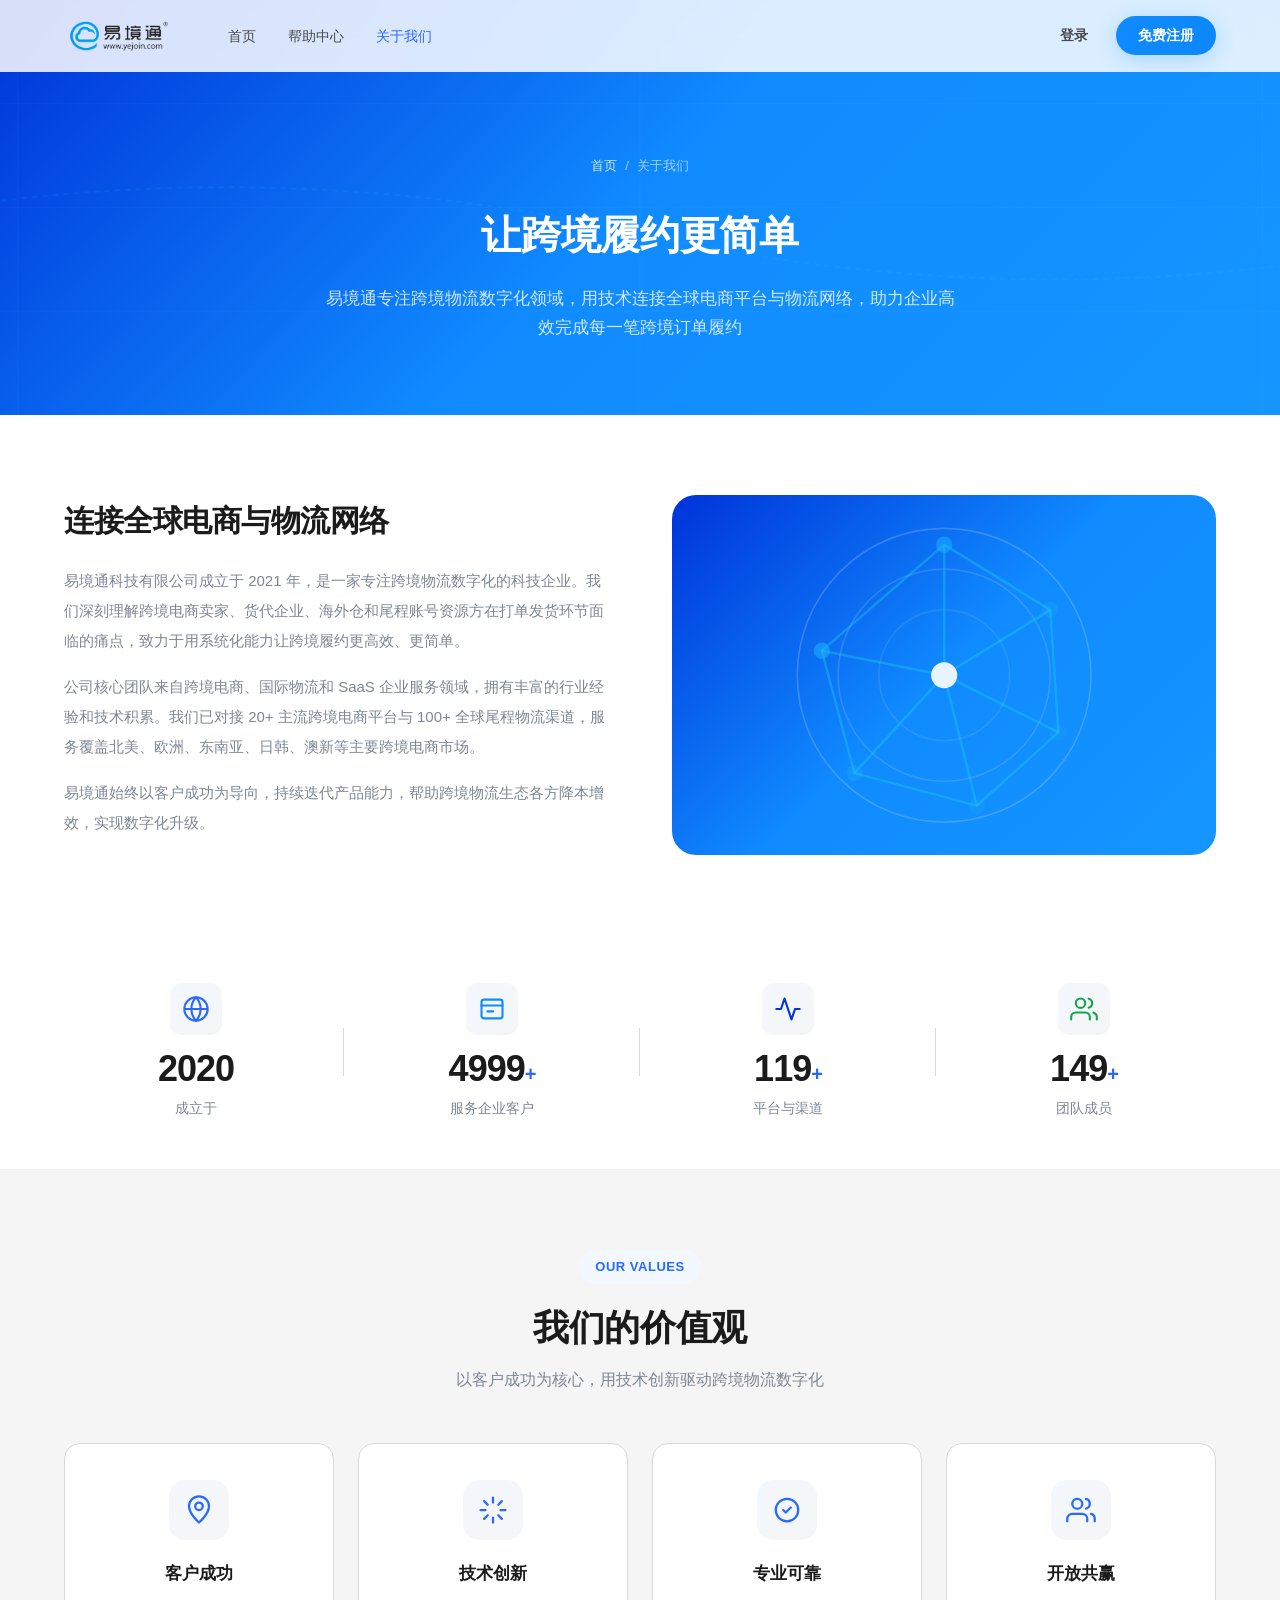
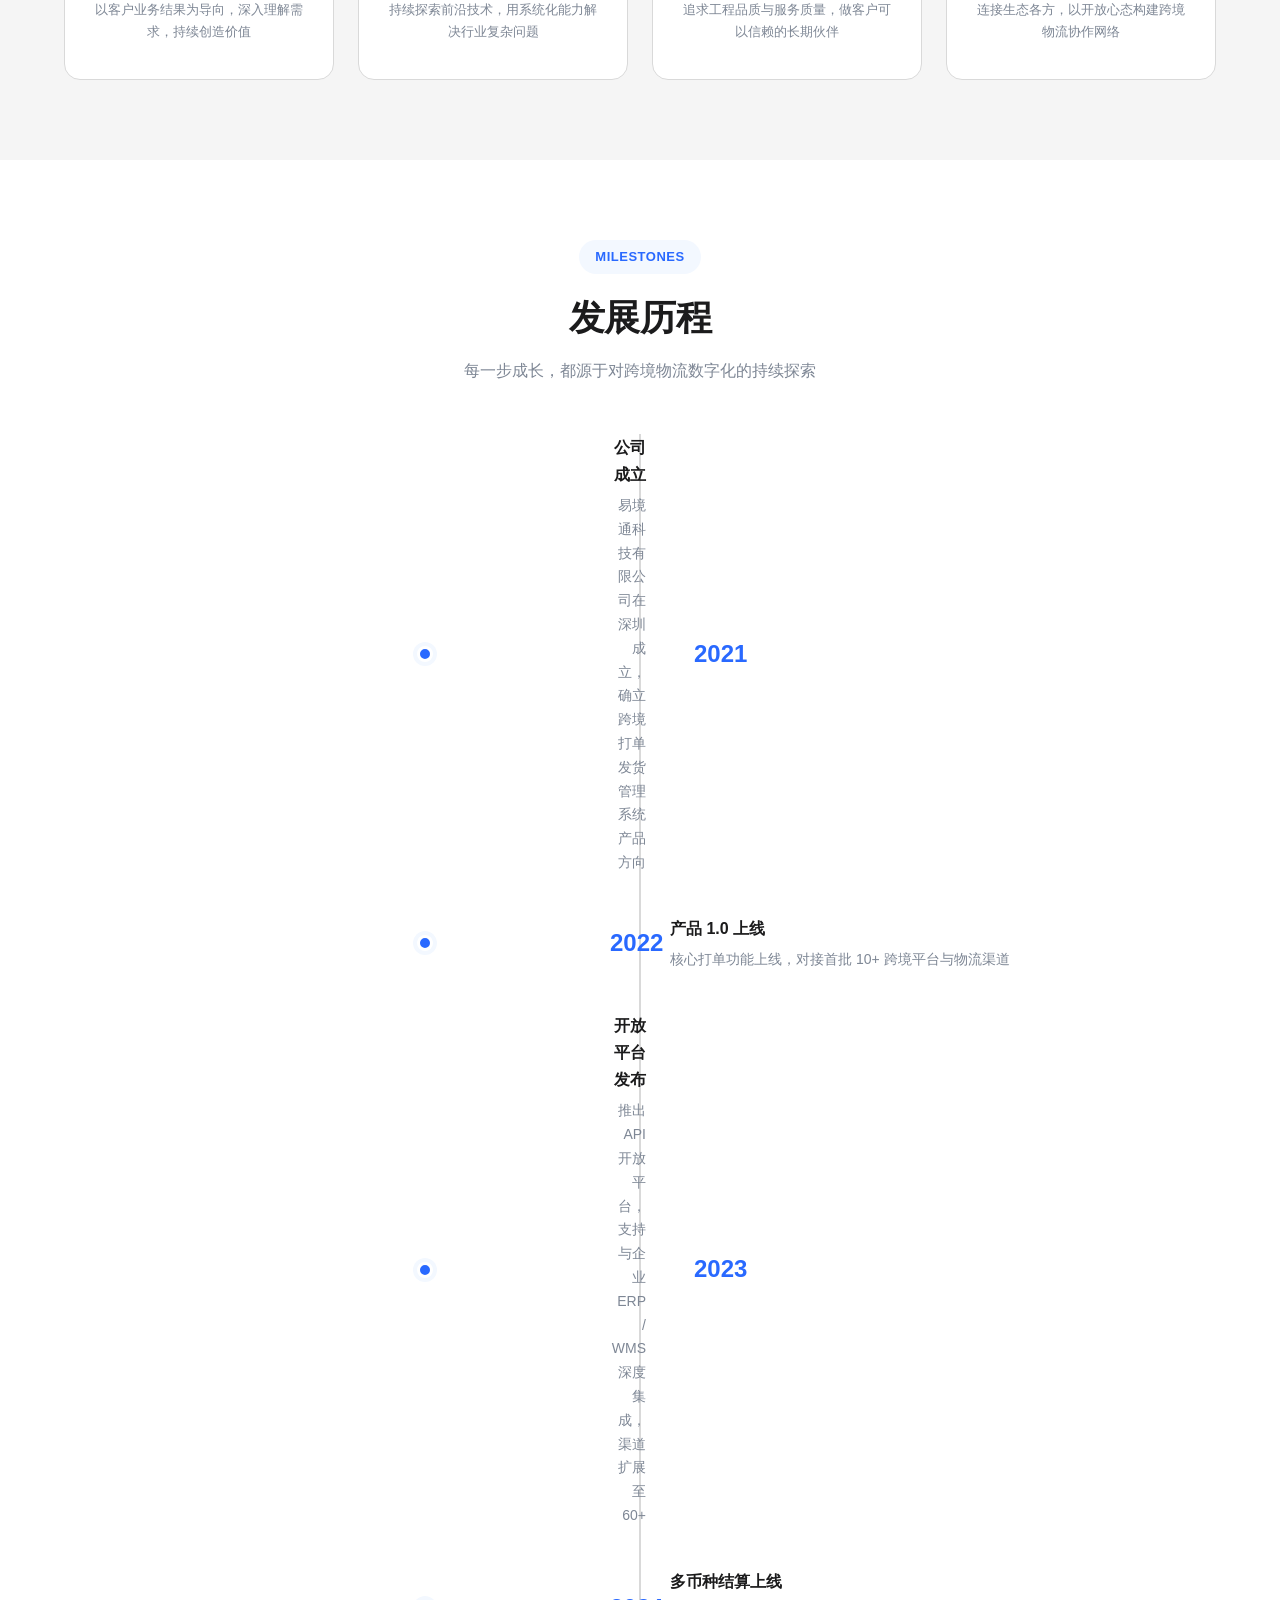
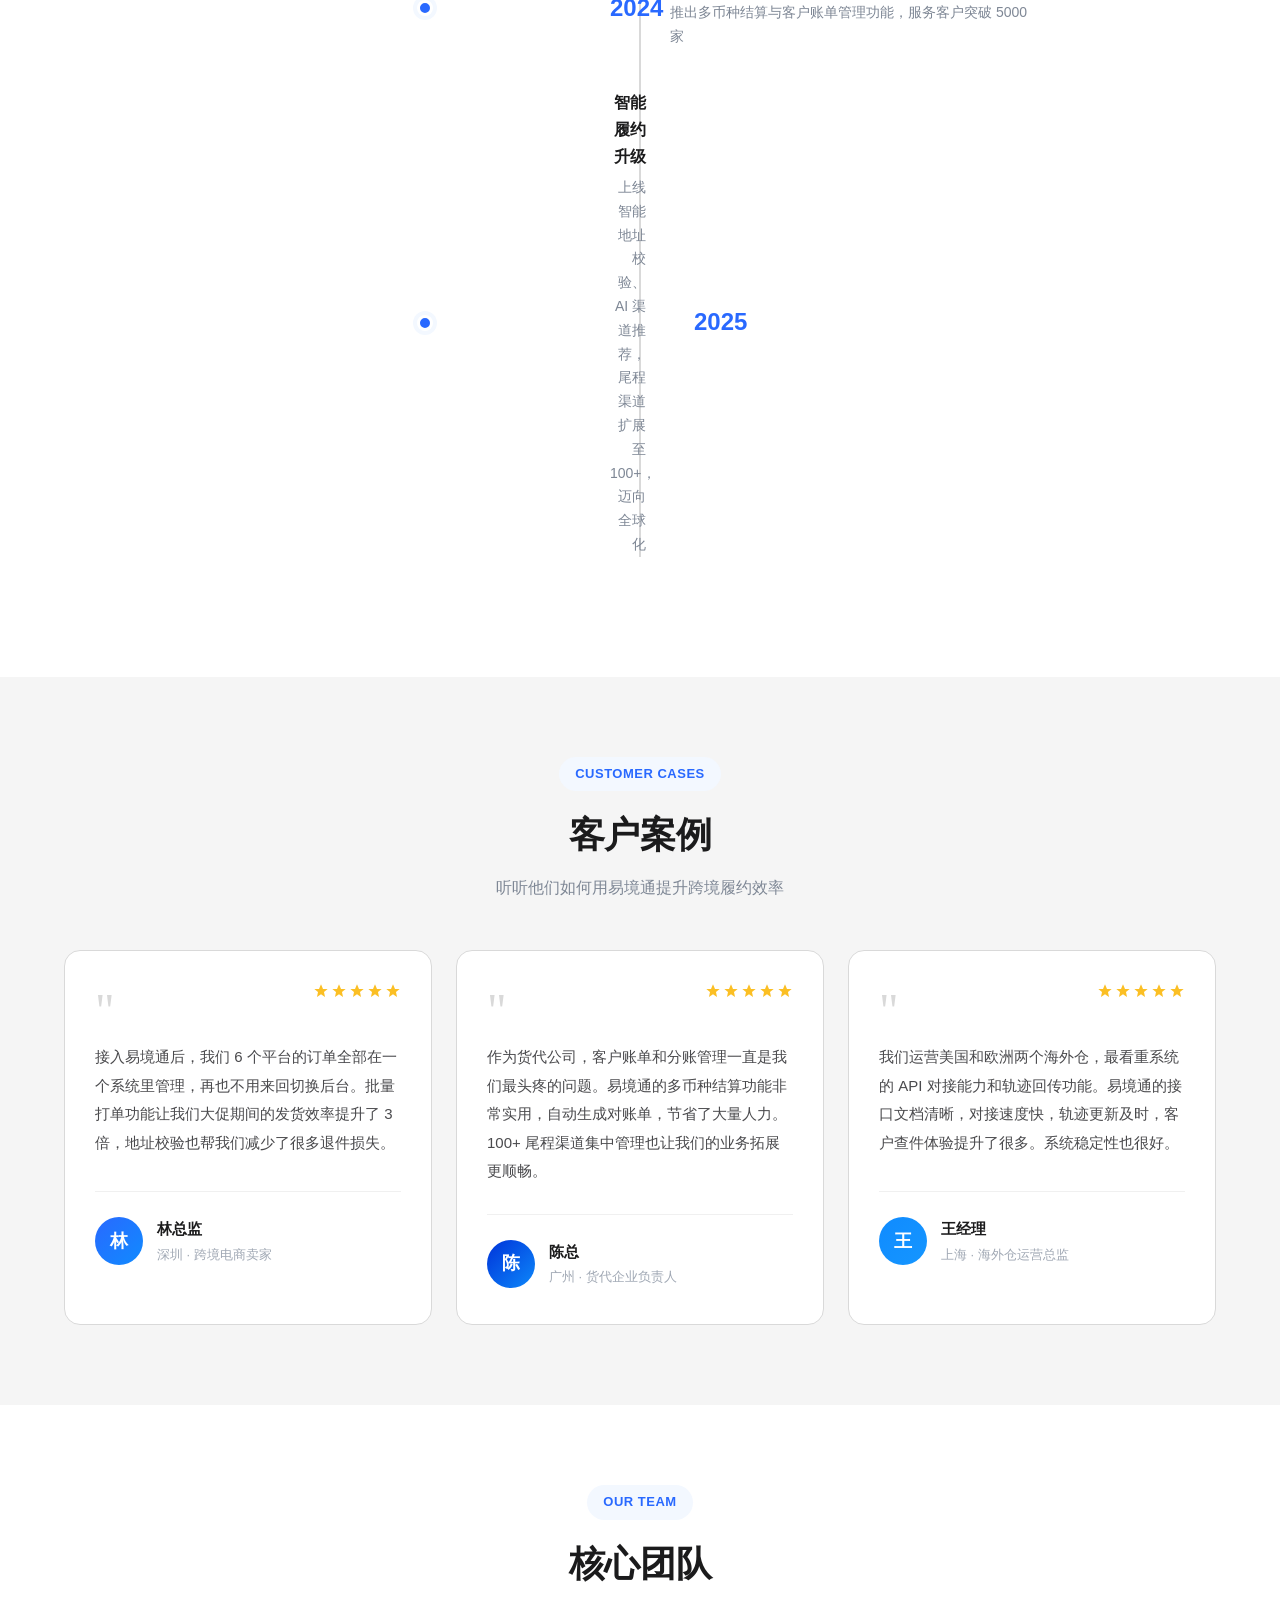
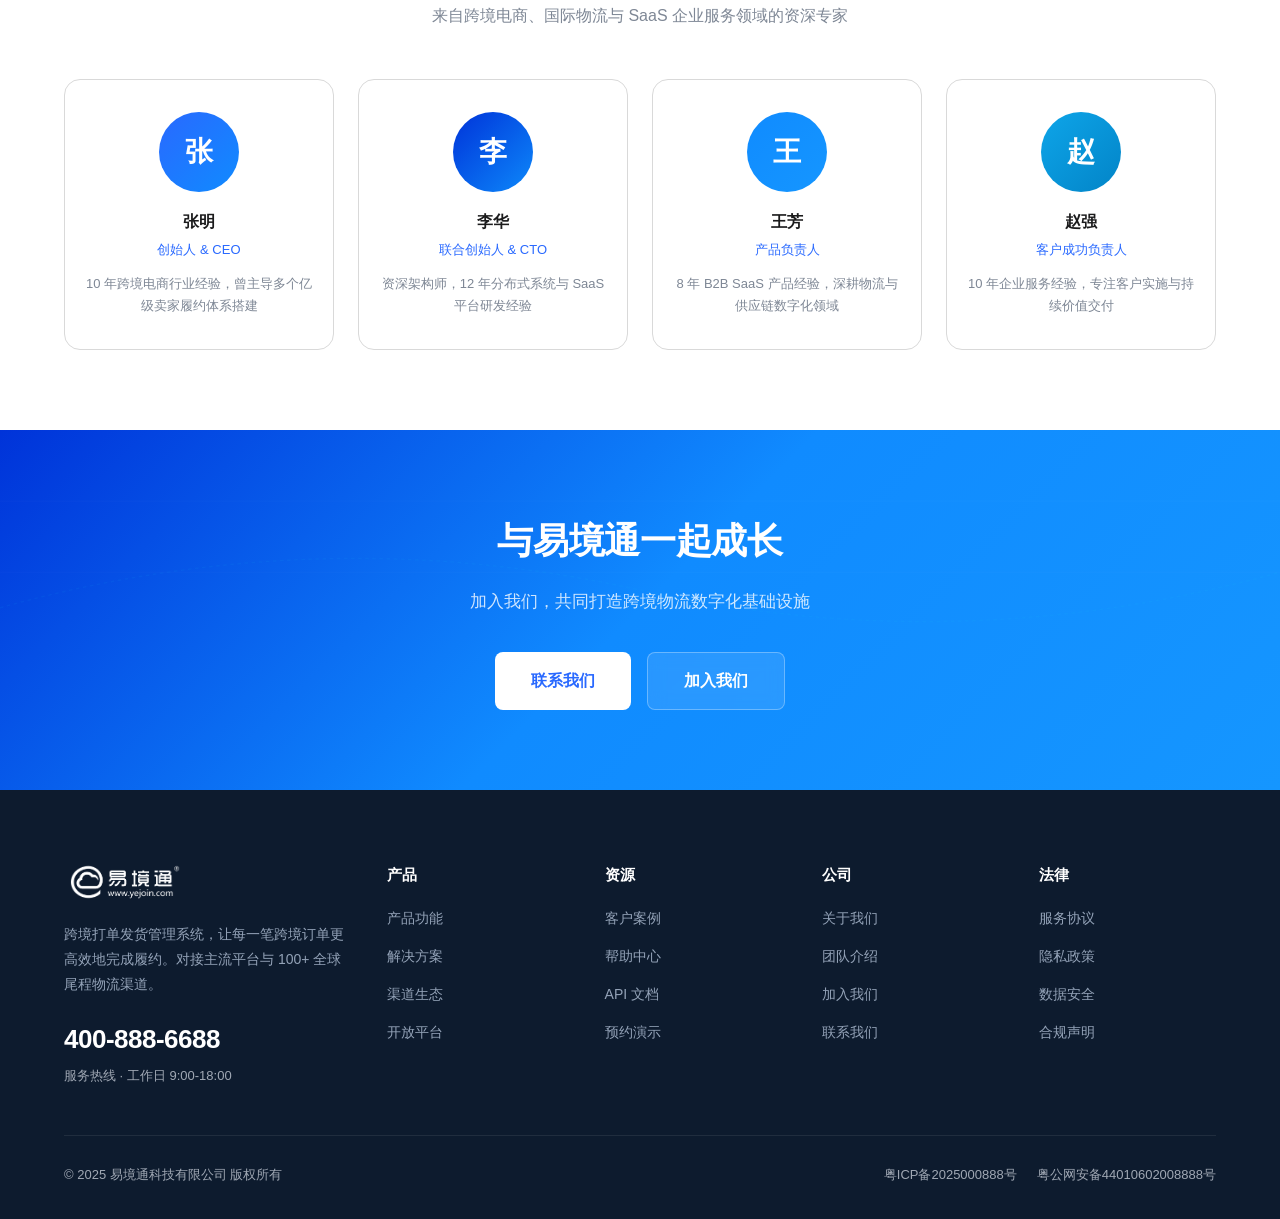
==== commit 89d40553: "导航菜单靠左+色调恢复紫鸟浅蓝+为什么选择模块压缩 - 导航菜单改为靠左(紧跟Logo)，按钮在右侧 - Hero色调从深蓝渐变改回紫鸟浅蓝(#e8f4ff→#f0f8ff→#fff) - 导航恢复白" ====
--- a/about.html
+++ b/about.html
@@ -12,7 +12,7 @@
 <body>
 
   <!-- 导航 -->
-  <nav class="navbar navbar--solid scrolled" id="navbar">
+  <nav class="navbar scrolled" id="navbar">
     <div class="nav-inner">
       <a href="index.html" class="nav-logo">
         <img src="assets/logo-color.png" alt="易境通" class="logo-img">
--- a/css/style.css
+++ b/css/style.css
@@ -171,32 +171,23 @@
 .btn--block { width: 100%; }
 .btn svg { width: 18px; height: 18px; }
 
-/* ===== 导航栏 — 透明覆盖式（参考JFWMS） ===== */
+/* ===== 导航栏 — 白色毛玻璃（紫鸟风格） ===== */
 .navbar {
   position: fixed;
   top: 0; left: 0; right: 0;
   height: var(--nav-h);
   z-index: 1000;
-  background: transparent;
+  background: rgba(255,255,255,.85);
+  backdrop-filter: blur(20px);
+  -webkit-backdrop-filter: blur(20px);
   border-bottom: 1px solid transparent;
   transition: all .3s var(--ease);
 }
 .navbar.scrolled {
   background: rgba(255,255,255,.95);
-  backdrop-filter: blur(20px);
-  -webkit-backdrop-filter: blur(20px);
   border-bottom-color: var(--bd-1);
   box-shadow: var(--sh-sm);
 }
-/* 透明状态下文字白色 */
-.navbar:not(.scrolled) .nav-logo,
-.navbar:not(.scrolled) .nav-menu a,
-.navbar:not(.scrolled) .nav-login { color: #fff; }
-.navbar:not(.scrolled) .nav-menu a:hover { color: rgba(255,255,255,.8); background: rgba(255,255,255,.1); }
-.navbar:not(.scrolled) .nav-menu a.active { color: #fff; }
-.navbar:not(.scrolled) .logo-img { filter: brightness(0) invert(1); }
-/* 滚动后文字恢复深色 */
-.navbar.scrolled .logo-img { filter: none; }
 .nav-inner {
   max-width: var(--w-max);
   height: 100%;
@@ -204,7 +195,10 @@
   padding: 0 24px;
   display: flex;
   align-items: center;
-  justify-content: space-between;
+  gap: 40px;
+}
+.nav-menu {
+  margin-right: auto;
 }
 .nav-logo {
   display: flex;
@@ -248,23 +242,17 @@
 .nav-actions .nav-login {
   font-size: 14px; font-weight: 600;
   color: var(--t-2); padding: 8px 18px;
-  border-radius: var(--r-full);
-  border: 1px solid transparent;
-  transition: all .25s var(--ease);
-}
-.navbar:not(.scrolled) .nav-login { color: #fff; border-color: rgba(255,255,255,.4); }
-.navbar:not(.scrolled) .nav-login:hover { background: rgba(255,255,255,.15); border-color: rgba(255,255,255,.6); }
-.navbar.scrolled .nav-login:hover { color: var(--c-primary); border-color: var(--c-primary); }
-/* 免费注册按钮 — 白底蓝字（透明导航时），滚动后蓝底白字 */
+  transition: color .25s var(--ease);
+}
+.nav-actions .nav-login:hover { color: var(--c-primary); }
 .nav-actions .btn--register {
-  background: #fff;
-  color: var(--c-primary-dark);
+  background: var(--grad-btn);
+  color: #fff;
   border-radius: var(--r-full);
   font-weight: 600;
-  box-shadow: 0 2px 12px rgba(0,0,0,.1);
-}
-.navbar:not(.scrolled) .btn--register { background: #fff; color: var(--c-primary-dark); }
-.navbar.scrolled .btn--register { background: var(--grad-btn); color: #fff; box-shadow: var(--sh-blue); }
+  box-shadow: var(--sh-blue);
+}
+.nav-actions .btn--register:hover { transform: translateY(-1px); box-shadow: 0 6px 20px rgba(16,139,255,.35); }
 .nav-toggle {
   display: none;
   width: 40px; height: 40px;
--- a/css/home.css
+++ b/css/home.css
@@ -2,11 +2,11 @@
    易境通 - 首页专属样式
    ============================================ */
 
-/* ===== 1. 首屏 Hero — 深蓝渐变背景（配合透明导航白字） ===== */
+/* ===== 1. 首屏 Hero — 浅蓝色渐变背景（紫鸟风格） ===== */
 .hero {
   position: relative;
-  padding: calc(var(--nav-h) + 40px) 0 56px;
-  background: linear-gradient(135deg, #0033d9 0%, #108bff 50%, #1596ff 100%);
+  padding: calc(var(--nav-h) + 50px) 0 56px;
+  background: linear-gradient(180deg, #e8f4ff 0%, #f0f8ff 40%, #ffffff 100%);
   overflow: hidden;
   text-align: center;
 }
@@ -25,8 +25,8 @@
   filter: blur(90px);
   z-index: 0;
 }
-.hero-glow--1 { top: -80px; right: 10%; background: rgba(67,189,255,.25); }
-.hero-glow--2 { bottom: -100px; left: 5%; background: rgba(0,51,217,.2); }
+.hero-glow--1 { top: -80px; right: 10%; background: rgba(67,189,255,.18); }
+.hero-glow--2 { bottom: -100px; left: 5%; background: rgba(21,150,255,.12); }
 
 .hero-inner--center {
   grid-template-columns: 1fr;
@@ -40,16 +40,16 @@
 }
 .hero-content--center .hero-actions { justify-content: center; }
 .hero-content--center .hero-desc { margin: 0 auto 32px; }
-.hero-content { color: #fff; }
+.hero-content { color: var(--t-1); }
 .hero-badge {
   display: inline-flex;
   align-items: center;
   gap: 8px;
   font-size: 13px;
   font-weight: 600;
-  color: #fff;
-  background: rgba(255,255,255,.12);
-  border: 1px solid rgba(255,255,255,.2);
+  color: var(--c-primary);
+  background: rgba(41,105,255,.08);
+  border: 1px solid rgba(41,105,255,.15);
   padding: 7px 18px;
   border-radius: var(--r-full);
   margin-bottom: 24px;
@@ -71,10 +71,10 @@
   line-height: 1.25;
   letter-spacing: -.5px;
   margin-bottom: 18px;
-  color: #fff;
+  color: var(--t-1);
 }
 .hero-title .grad {
-  background: linear-gradient(95deg, #6bb6ff 0%, #43bdff 100%);
+  background: linear-gradient(95deg, #108bff 0%, #1596ff 100%);
   -webkit-background-clip: text;
   background-clip: text;
   -webkit-text-fill-color: transparent;
@@ -82,13 +82,13 @@
 .hero-sub {
   font-size: 20px;
   font-weight: 500;
-  color: rgba(255,255,255,.9);
+  color: var(--t-2);
   margin-bottom: 18px;
 }
 .hero-desc {
   font-size: 15px;
   line-height: 1.9;
-  color: rgba(255,255,255,.7);
+  color: var(--t-3);
   margin-bottom: 32px;
   max-width: 540px;
 }
@@ -224,17 +224,17 @@
 .stat-num .unit { font-size: 20px; color: var(--c-primary); }
 .stat-label { font-size: 14px; color: var(--t-3); margin-top: 10px; }
 
-/* ===== 3. 为什么选择 ===== */
+/* ===== 3. 为什么选择（紧凑排版，参考极风） ===== */
 .pain-grid {
   display: grid;
   grid-template-columns: repeat(3, 1fr);
-  gap: 24px;
+  gap: 20px;
 }
 .pain-card {
   background: #fff;
   border: 1px solid var(--bd-1);
   border-radius: var(--r-lg);
-  padding: 36px 30px;
+  padding: 28px 24px;
   transition: all .35s var(--ease);
   position: relative;
   overflow: hidden;
@@ -252,36 +252,27 @@
 .pain-card:hover {
   border-color: transparent;
   box-shadow: var(--sh-lg);
-  transform: translateY(-6px);
+  transform: translateY(-4px);
 }
 .pain-card:hover::before { transform: scaleX(1); }
-.pain-num {
-  font-size: 14px; font-weight: 700;
-  color: var(--c-blue);
-  letter-spacing: 1px;
-  margin-bottom: 16px;
-}
+.pain-num { display: none; }
 .pain-icon {
-  width: 56px; height: 56px;
+  width: 44px; height: 44px;
   border-radius: var(--r-md);
   background: var(--grad-soft);
   display: flex; align-items: center; justify-content: center;
-  margin-bottom: 20px;
-}
-.pain-icon svg { width: 30px; height: 30px; }
+  margin-bottom: 14px;
+}
+.pain-icon svg { width: 24px; height: 24px; }
 .pain-card h3 {
-  font-size: 19px; font-weight: 700; color: var(--t-1);
-  margin-bottom: 10px;
-}
-.pain-card .pain-q {
-  font-size: 14px; color: var(--t-4); margin-bottom: 16px;
-}
+  font-size: 17px; font-weight: 700; color: var(--t-1);
+  margin-bottom: 8px;
+}
+.pain-card .pain-q { display: none; }
 .pain-solution {
-  font-size: 14px; color: var(--t-2); line-height: 1.8;
-  padding-top: 16px;
-  border-top: 1px dashed var(--bd-1);
-}
-.pain-solution strong { color: var(--c-primary); }
+  font-size: 13px; color: var(--t-3); line-height: 1.7;
+}
+.pain-solution strong { color: var(--c-primary); font-weight: 600; }
 
 /* ===== 4. 核心功能矩阵 ===== */
 .feature-grid {
